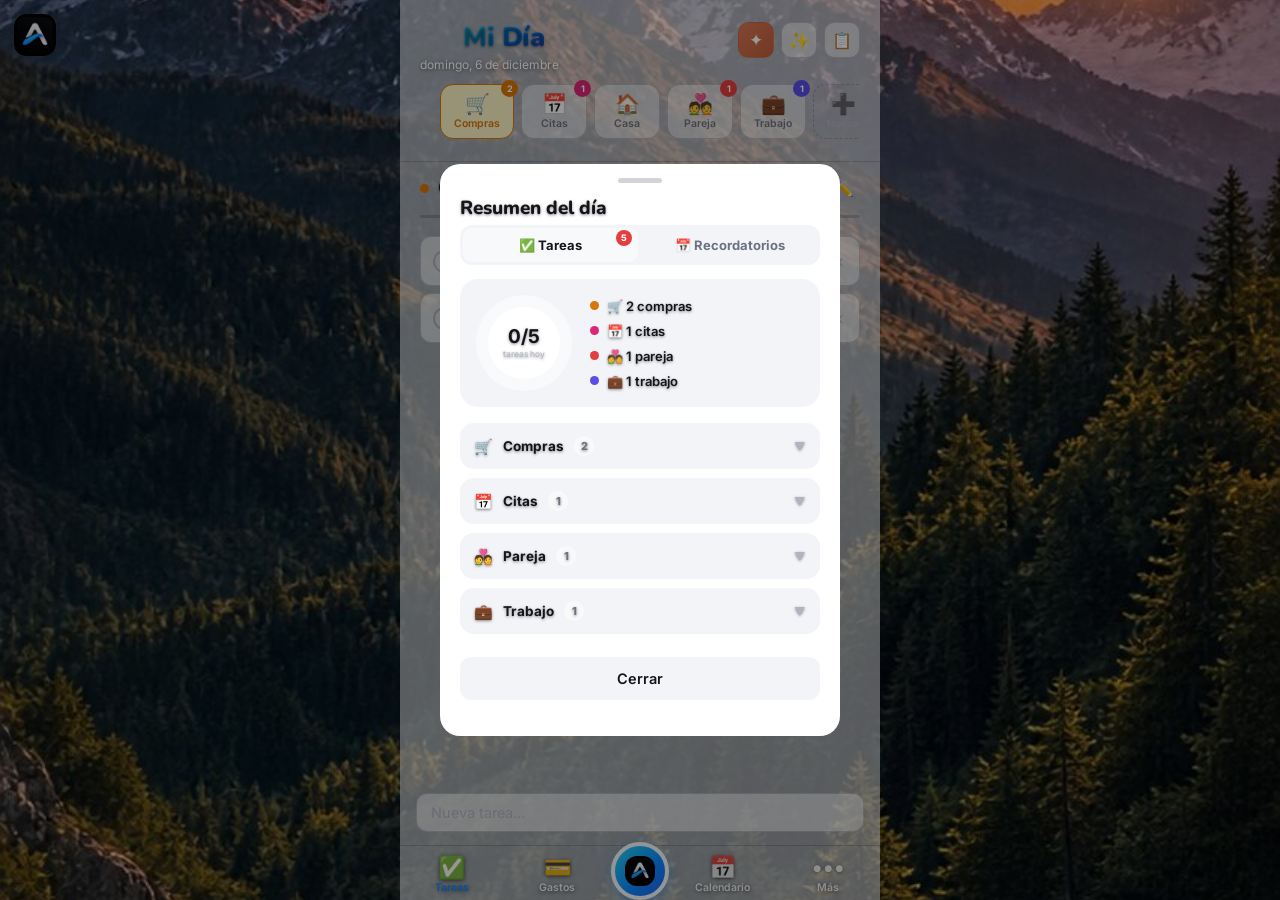
==== android/index-apk.html @ c6327e3f "android: manifest, build y HTML de la APK" ====
<!doctype html><html><head><meta charset=utf8><meta name=viewport content="width=device-width,initial-scale=1,viewport-fit=cover"><style>:root{color-scheme:light;box-sizing:border-box;padding-top:env(safe-area-inset-top,0px);padding-bottom:env(safe-area-inset-bottom,0px)}html{scroll-padding-top:env(safe-area-inset-top,0px)}body{margin:0;padding:0;font:14px -apple-system,BlinkMacSystemFont,sans-serif;background:#faf9f5;color:#141413}img{max-width:100%}[hidden]:not([hidden=until-found i]){display:none!important}</style></head><body>


<title>Mi Día</title><meta name="mobile-web-app-capable" content="yes"><meta name="apple-mobile-web-app-capable" content="yes"><meta name="apple-mobile-web-app-title" content="Mi Día"><meta name="theme-color" content="#0A0A0F"><link rel="icon" type="image/png" href="[data-uri]"><link rel="apple-touch-icon" href="[data-uri]"><link rel="stylesheet" href="https://fonts.googleapis.com/css2?family=Nunito:wght@700;800;900&family=Inter:wght@400;500;600&display=swap"><style>:root{--bg:#F4F6F9;--surface:rgba(255,255,255,.5);--surface-2:rgba(233,237,243,.58);--surface-solid:#FFFFFF;--surface-hdr:rgba(255,255,255,.45);--border:rgba(10,20,40,0.18);--text-1:#14151B;--text-2:#6B7280;--text-3:#AEB4C0;--accent:#0A84FF;--accent-2:#22D3EE;--accent-bg:#E6F2FF;--accent-grad:linear-gradient(135deg, var(--accent-2), var(--accent) 62%, #2762F2);--danger:#E53E3E;--success:#16A34A;--bg-tr:rgba(244,246,249,.6)}@media (prefers-color-scheme:dark){:root:not([data-theme=light]){--bg:#08080B;--surface:rgba(23,23,29,.5);--surface-2:rgba(32,32,39,.58);--surface-solid:#17171D;--surface-hdr:rgba(23,23,29,.45);--border:rgba(255,255,255,0.22);--text-1:#F3F4F8;--text-2:#D6D8E0;--text-3:#AAAEBB;--accent:#3B9EFF;--accent-2:#22D3EE;--accent-bg:#10233D;--accent-grad:linear-gradient(135deg, var(--accent-2), var(--accent) 62%, #3B6BF2);--bg-tr:rgba(8,8,11,.6)}}:root[data-theme=dark]{--bg:#08080B;--surface:rgba(23,23,29,.5);--surface-2:rgba(32,32,39,.58);--surface-solid:#17171D;--surface-hdr:rgba(23,23,29,.45);--border:rgba(255,255,255,0.22);--text-1:#F3F4F8;--text-2:#D6D8E0;--text-3:#AAAEBB;--accent:#3B9EFF;--accent-2:#22D3EE;--accent-bg:#10233D;--accent-grad:linear-gradient(135deg, var(--accent-2), var(--accent) 62%, #3B6BF2);--bg-tr:rgba(8,8,11,.6)}*,::after,::before{box-sizing:border-box;margin:0;padding:0}html{height:100%;background:#1a1f2b url([data-uri]) center center/cover no-repeat fixed}body{height:100%;background:var(--bg-tr)}body{font-family:Inter,-apple-system,sans-serif;color:var(--text-1);max-width:480px;margin:0 auto;height:100%;position:relative;overflow:hidden;text-shadow:0 1px 3px rgba(0,0,0,.45)}button{font-family:inherit;cursor:pointer;border:none;background:0 0}input,select,textarea{font-family:inherit}.hdr{position:fixed;top:0;left:50%;transform:translateX(-50%);width:100%;max-width:480px;z-index:30;background:transparent;border-bottom:1px solid var(--border);padding:20px 20px 10px;box-sizing:border-box}.hdr-top{display:flex;align-items:flex-start;justify-content:space-between}.app-title-row{display:flex;align-items:center;gap:9px}.app-logo{width:34px;height:34px;border-radius:9px;flex-shrink:0;display:block;filter:drop-shadow(0 2px 7px rgba(10,132,255,.4))}.app-name{font-family:Nunito,sans-serif;font-weight:900;font-size:27px;letter-spacing:-.5px;line-height:1;background:var(--accent-grad);-webkit-background-clip:text;background-clip:text;color:transparent}.date-lbl{font-size:12px;color:#fff;margin-top:3px;text-shadow:0 1px 4px rgba(0,0,0,.6)}.hdr-actions{display:flex;gap:7px;margin-top:2px}.hdr-btn{width:36px;height:36px;border-radius:10px;background:var(--surface);border:1px solid var(--border);display:flex;align-items:center;justify-content:center;font-size:16px;color:var(--text-2);transition:background .12s}.hdr-btn:hover{background:var(--surface-2)}.install-btn{padding:0 12px;width:auto;font-size:12px;font-weight:600;color:var(--accent);display:none}.bottom-nav{position:fixed;bottom:0;left:50%;transform:translateX(-50%);width:100%;max-width:480px;z-index:30;background:transparent;border-top:1px solid var(--border);display:flex;align-items:flex-end;justify-content:center;gap:2px;padding-bottom:env(safe-area-inset-bottom,12px)}.nav-btn{flex:1;display:flex;flex-direction:column;align-items:center;gap:3px;padding:10px 0 6px;font-size:10.5px;font-weight:600;color:rgba(255,255,255,.85);text-shadow:0 1px 4px rgba(0,0,0,.6);transition:color .12s}.nav-btn .nav-ico{font-size:22px;line-height:1}.nav-btn.active{color:var(--accent)}.nav-fab-btn{flex:0 0 auto;width:58px;height:58px;border-radius:50%;background:var(--accent-grad);margin-top:-26px;border:4px solid var(--bg);box-shadow:0 4px 14px rgba(10,132,255,.45);display:flex;align-items:center;justify-content:center;padding:0;touch-action:none;user-select:none;cursor:grab;color:#fff;font-size:26px;font-weight:800;transition:opacity .12s,transform .1s,box-shadow .25s}.nav-fab-btn img{width:30px;height:30px;display:block}.view{display:none}.view.active{display:block;position:fixed;top:var(--hdr-h,90px);bottom:var(--nav-h,58px);left:0;right:0;margin:0 auto;width:100%;max-width:480px;overflow-y:auto;-webkit-overflow-scrolling:touch;padding-bottom:20px}@keyframes slideInRight{from{opacity:0;transform:translateX(36px)}to{opacity:1;transform:translateX(0)}}@keyframes slideInLeft{from{opacity:0;transform:translateX(-36px)}to{opacity:1;transform:translateX(0)}}.view.slide-in-right{animation:slideInRight .22s cubic-bezier(.25,.46,.45,.94) both}.view.slide-in-left{animation:slideInLeft .22s cubic-bezier(.25,.46,.45,.94) both}.cat-scroll-wrap{display:none;padding-bottom:2px}.cat-nav{display:flex;gap:7px;padding:12px 20px 10px;overflow-x:auto;scrollbar-width:none}.cat-nav::-webkit-scrollbar{display:none}.cat-tab{display:flex;flex-direction:column;align-items:center;gap:3px;padding:9px 13px 8px;border-radius:13px;background:var(--surface-hdr);border:1.5px solid var(--border);transition:border-color .12s,background .12s;position:relative;min-width:66px;flex-shrink:0}.cat-tab .em{font-size:20px;line-height:1}.cat-tab .lbl{font-size:10.5px;font-weight:600;color:var(--text-2);white-space:nowrap}.cat-tab.active .lbl{color:var(--cc)}.cat-tab.active{border-color:var(--cc);background:var(--cl)}.cat-badge{position:absolute;top:-5px;right:-5px;background:var(--cc);color:#fff;font-size:9px;font-weight:700;border-radius:20px;min-width:17px;height:17px;display:flex;align-items:center;justify-content:center;padding:0 4px}.add-cat-btn{display:flex;flex-direction:column;align-items:center;gap:3px;padding:9px 13px 8px;border-radius:13px;background:0 0;border:1.5px dashed var(--border);min-width:56px;flex-shrink:0;color:var(--text-3);transition:border-color .12s,color .12s}.add-cat-btn:hover{border-color:var(--accent);color:var(--accent)}.add-cat-btn .em{font-size:20px;line-height:1}.add-cat-btn .lbl{font-size:10px;font-weight:600}.main{padding:16px 20px 0}.sec-head{display:flex;align-items:center;gap:9px;margin-bottom:14px;margin-top:0}.sec-dot{width:9px;height:9px;border-radius:50%;flex-shrink:0}.sec-title{font-family:Nunito,sans-serif;font-weight:800;font-size:19px;line-height:1}.sec-count{font-size:12px;color:var(--text-2);margin-left:auto}.sec-edit-btn{font-size:15px;padding:3px 6px;border-radius:7px;color:var(--text-3);transition:background .12s,color .12s;margin-left:6px}.sec-edit-btn:hover{background:var(--surface-2);color:var(--accent)}.prog-track{height:3px;border-radius:2px;background:var(--border);margin-bottom:18px;overflow:hidden}.prog-fill{height:100%;border-radius:2px;transition:width .3s ease}.task-list{display:flex;flex-direction:column;gap:7px}.task-item{display:flex;flex-direction:column;background:var(--surface);border-radius:11px;padding:12px;border:1px solid var(--border);transition:opacity .2s}.task-item.done{opacity:.48}.task-item-row{display:flex;align-items:center;gap:11px;width:100%}@keyframes slideIn{from{opacity:0;transform:translateY(-6px)}to{opacity:1;transform:translateY(0)}}.task-item.new-item{animation:slideIn .17s ease}.chk{width:23px;height:23px;border-radius:50%;border:2px solid var(--border);background:0 0;flex-shrink:0;display:flex;align-items:center;justify-content:center;transition:background .12s,border-color .12s;font-size:12px;color:transparent;padding:0}.chk.done-chk{color:#fff}.task-txt{flex:1;font-size:14.5px;line-height:1.45;color:var(--text-1);word-break:break-word}.task-item.done .task-txt{text-decoration:line-through;color:var(--text-3)}.del-btn{color:var(--text-3);font-size:20px;padding:0 2px;flex-shrink:0;transition:color .12s}.del-btn:hover{color:var(--danger)}.rec-btn{font-size:15px;padding:0 2px;flex-shrink:0;opacity:.35;transition:opacity .15s,color .15s;color:var(--text-2)}.rec-btn.active{opacity:1;color:var(--accent)}.sub-toggle{font-size:11px;font-weight:700;color:var(--text-3);padding:3px 7px;border-radius:7px;background:var(--surface-2);transition:background .12s,color .12s;flex-shrink:0;white-space:nowrap;line-height:1.4}.sub-toggle.has-subs{color:var(--accent);background:var(--accent-bg)}.sub-toggle:hover{color:var(--accent);background:var(--accent-bg)}.subtask-panel{margin-top:9px;padding-top:9px;border-top:1px solid var(--border);display:flex;flex-direction:column;gap:4px;padding-left:34px}.subtask-item{display:flex;align-items:center;gap:8px}.sub-chk{width:19px;height:19px;border-radius:50%;border:2px solid var(--border);background:0 0;flex-shrink:0;display:flex;align-items:center;justify-content:center;font-size:10px;color:transparent;padding:0;transition:background .12s,border-color .12s}.sub-chk.done{color:#fff}.sub-txt{flex:1;font-size:13.5px;color:var(--text-1);word-break:break-word}.sub-txt.done{text-decoration:line-through;color:var(--text-3)}.sub-del{color:var(--text-3);font-size:17px;padding:0 2px;flex-shrink:0;transition:color .12s}.sub-move{color:var(--text-3);font-size:14px;padding:0 3px;flex-shrink:0;transition:color .12s}.move-task-row{display:flex;align-items:center;gap:9px;padding:9px 10px;border-radius:9px;cursor:pointer;transition:background .12s;background:var(--surface-2);margin-bottom:6px}.move-task-row:hover{filter:brightness(1.15)}.move-task-row span:last-child{color:var(--text-1);font-size:13.5px}.move-dot{width:8px;height:8px;border-radius:50%;flex-shrink:0}.move-cat-hdr{font-size:12px;font-weight:800;text-transform:uppercase;letter-spacing:.03em;margin:12px 0 6px;padding:0 2px}.sub-del:hover{color:var(--danger)}.sub-add-row{display:flex;align-items:center;gap:6px;margin-top:5px}.sub-input{flex:1;border:1.5px solid var(--border);border-radius:9px;background:var(--surface-2);padding:7px 11px;font-size:13px;color:var(--text-1);outline:0;font-family:inherit;transition:border-color .12s}.sub-input:focus{border-color:var(--accent)}.sub-input::placeholder{color:var(--text-3)}.sub-add-btn{width:30px;height:30px;border-radius:9px;background:var(--accent-grad);color:#fff;font-size:18px;display:flex;align-items:center;justify-content:center;flex-shrink:0;transition:opacity .12s}.sub-add-btn:hover{opacity:.85}.rec-btn:hover{opacity:.8}.pri-btn{font-size:13px;padding:0 2px;flex-shrink:0;opacity:.28;transition:opacity .15s;min-width:18px;text-align:center}.pri-btn.has-pri{opacity:1}.pri-btn:hover{opacity:.75}.done-div{display:flex;align-items:center;gap:10px;margin:14px 0 8px}.done-div span{font-size:11px;font-weight:600;color:var(--text-3);text-transform:uppercase;letter-spacing:.06em;white-space:nowrap}.done-div::after,.done-div::before{content:'';flex:1;height:1px;background:var(--border)}.empty{text-align:center;padding:48px 16px;color:var(--text-3)}.empty .ico{font-size:40px;display:block;margin-bottom:10px}.empty .txt{font-size:14px;line-height:1.6}.add-bar{position:fixed;bottom:58px;left:50%;transform:translateX(-50%);width:100%;max-width:480px;padding:8px 16px 10px;background:transparent;display:flex;align-items:center;gap:8px;z-index:25}.add-input{flex:1;background:var(--surface);border:1.5px solid var(--border);border-radius:11px;padding:10px 14px;font-size:14.5px;color:var(--text-1);outline:0;transition:border-color .12s}.add-input::placeholder{color:var(--text-3)}.add-input:focus{border-color:var(--accent)}.add-btn{width:42px;height:42px;border-radius:12px;background:#25d366;color:#fff;box-shadow:0 0 0 3px rgba(10,132,255,.7),0 4px 14px rgba(10,132,255,.3);display:flex;align-items:center;justify-content:center;flex-shrink:0;padding:0;border:none;overflow:hidden;transition:opacity .12s,transform .1s,box-shadow .25s;animation:slideUpFab .35s cubic-bezier(.25,.46,.45,.94) both;cursor:grab;touch-action:none;user-select:none}.add-btn img{width:42px;height:42px;border-radius:10px;display:block;pointer-events:none}.add-btn.input-active{background:var(--accent-grad);font-size:28px;font-weight:700;overflow:hidden;cursor:pointer;touch-action:auto;box-shadow:none}.add-btn:hover{opacity:.88}.add-btn:active{transform:scale(.93)}@keyframes slideUpFab{from{opacity:0;transform:translateY(18px)}to{opacity:1;transform:translateY(0)}}#viewGastos{padding:0 0 80px}.gastos-hdr{display:none;padding:12px 20px 8px}.gasto-total-card{background:var(--accent-grad);border-radius:14px;box-shadow:inset 0 1px 0 rgba(255,255,255,.28),0 5px 15px rgba(10,132,255,.28);padding:14px 18px;margin-bottom:8px;display:flex;justify-content:space-between;align-items:center}.gasto-total-label{font-size:12.5px;color:rgba(255,255,255,.75);font-weight:500}.gasto-total-amount{font-family:Nunito,sans-serif;font-weight:900;font-size:27px;color:#fff;letter-spacing:-.5px}.gasto-date-label{font-size:12.5px;color:rgba(255,255,255,.7);margin-top:1px}.gasto-total-amtrow{display:flex;align-items:baseline;gap:9px;flex-wrap:wrap}.gasto-total-inc{font-size:14px;font-weight:700;color:#B9FFCB}.add-gasto-btn{display:block;width:max-content;margin:0 auto;align-items:center;justify-content:center;gap:7px;background:var(--accent-grad);border:none;border-radius:18px;padding:11px 24px;font-size:15.5px;font-weight:700;color:#fff;box-shadow:inset 0 1px 0 rgba(255,255,255,.25),0 2px 8px rgba(10,132,255,.3);transition:opacity .12s}.add-gasto-btn:hover{opacity:.88}.gasto-item.income .gasto-amount{color:#16A34A}.gasto-carousel-card{background:transparent;border:1px solid var(--border);border-radius:12px;padding:6px 4px;margin-bottom:6px;overflow:hidden}.gasto-carousel-days{display:flex;gap:6px;overflow-x:auto;scrollbar-width:none;padding:4px 10px;scroll-behavior:auto}.gasto-carousel-days::-webkit-scrollbar{display:none}.gasto-cday{flex:0 0 auto;min-width:40px;display:flex;flex-direction:column;align-items:center;gap:2px;padding:6px 6px;border-radius:10px;background:0 0;border:1px solid transparent;color:var(--text-2);transition:transform .15s,background .15s,color .15s,border-color .15s;transform:scale(1)}.gcd-wd{font-size:9.5px;font-weight:700;text-transform:capitalize}.gcd-num{font-size:15px;font-weight:800;font-family:Nunito,sans-serif;color:var(--text-1)}.gcd-mon{font-size:8px;font-weight:700;opacity:.7;text-transform:capitalize}.gcd-amt{font-size:7.5px;font-weight:700;color:var(--danger);line-height:1;margin-top:1px;white-space:nowrap}.gcd-amt.pos{color:#16A34A}.gasto-cday.is-today{border-color:var(--accent);transform:scale(1.06);z-index:1}.gasto-cday.selected{background:var(--accent-grad);color:#fff;border-color:transparent;box-shadow:inset 0 1px 0 rgba(255,255,255,.25),0 3px 10px rgba(10,132,255,.4);transform:scale(1.14);z-index:2}.gasto-cday.selected .gcd-num{color:#fff}.gasto-cday.selected .gcd-mon,.gasto-cday.selected .gcd-wd{color:#fff;opacity:.9}.gasto-cday.selected .gcd-amt{color:#fff;opacity:.95}.gasto-specific-card{background:transparent;border:1px solid var(--border);border-radius:11px;padding:5px 8px 5px 12px;margin-bottom:6px;display:flex;align-items:center;gap:8px}.gasto-specific-ico{font-size:14px;flex-shrink:0;opacity:.8}.gasto-specific-input{flex:1;min-width:0;border:none;background:0 0;color:var(--text-1);font-size:13px;font-weight:600;padding:6px 0;font-family:inherit}.gasto-specific-input:focus{outline:0}.gasto-specific-input::-webkit-calendar-picker-indicator{opacity:0;position:absolute;right:0;width:20px;height:100%;cursor:pointer}.gasto-specific-btn{flex:0 0 auto;background:var(--accent-grad);color:#fff;border:none;border-radius:8px;padding:7px 14px;font-size:12.5px;font-weight:700;box-shadow:inset 0 1px 0 rgba(255,255,255,.25),0 2px 6px rgba(10,132,255,.3);transition:opacity .12s}.gasto-specific-btn:hover{opacity:.88}.gastos-list{padding:12px 20px 0}.gasto-item{display:flex;align-items:center;gap:11px;background:rgba(229,62,62,.3);border-radius:11px;padding:12px 13px;border:1px solid rgba(229,62,62,.32);margin-bottom:7px}.gasto-item.income{background:rgba(22,163,74,.3);border-color:rgba(22,163,74,.35)}.gasto-cat-badge{width:36px;height:36px;border-radius:9px;display:flex;align-items:center;justify-content:center;font-size:18px;flex-shrink:0}.gasto-info{flex:1;min-width:0}.gasto-desc{font-size:14px;font-weight:500;white-space:nowrap;overflow:hidden;text-overflow:ellipsis}.gasto-cat-name{font-size:11px;color:var(--text-2);margin-top:1px}.gasto-amount{font-family:Nunito,sans-serif;font-weight:800;font-size:16px;white-space:nowrap}#viewCalendario{padding:0 16px 80px}.cal-nav{display:flex;align-items:center;justify-content:space-between;padding:14px 4px 10px}.cal-month-label{font-family:Nunito,sans-serif;font-weight:800;font-size:18px;text-transform:capitalize}.cal-arrow{width:34px;height:34px;border-radius:9px;background:var(--accent-grad);border:1px solid transparent;color:#fff;display:flex;align-items:center;justify-content:center;font-size:16px;font-weight:700;transition:transform .12s,box-shadow .12s;box-shadow:inset 0 1px 0 rgba(255,255,255,.25),0 2px 8px rgba(10,132,255,.35)}.cal-arrow:hover{transform:translateY(-1px);box-shadow:inset 0 1px 0 rgba(255,255,255,.3),0 3px 10px rgba(10,132,255,.45)}.cal-arrow:active{transform:translateY(0);box-shadow:inset 0 1px 0 rgba(255,255,255,.2),0 1px 4px rgba(10,132,255,.3)}.cal-grid-head{display:grid;grid-template-columns:repeat(7,1fr);margin-bottom:4px}.cal-day-name{text-align:center;font-size:10.5px;font-weight:600;color:var(--text-3);padding:4px 0;text-transform:uppercase;letter-spacing:.04em}.cal-period-toggle{display:flex;gap:4px;padding:12px 16px 4px}.cpt-btn{flex:1;padding:8px;border-radius:10px;font-size:13.5px;font-weight:700;background:var(--surface-2);color:var(--text-2);transition:background .12s,color .12s}.cpt-btn.active{background:var(--accent-grad);color:#fff}.cal-summary-card{margin:8px 16px 4px;padding:14px 16px;background:var(--surface);border-radius:13px;border:1px solid var(--border);display:flex;justify-content:space-between;align-items:center}.cal-sum-label{font-size:12px;color:var(--text-2);margin-bottom:3px}.cal-sum-amount{font-family:Nunito,sans-serif;font-weight:900;font-size:24px;color:#8FB4E3}.cal-sum-count{font-size:11px;color:var(--text-3)}.cal-sum-breakdown{font-size:12px;color:var(--text-3);margin-top:2px}.cal-sum-breakdown .inc{color:#16A34A;font-weight:600}.cal-sum-breakdown .exp{color:var(--danger);font-weight:600}.cal-year-grid{display:grid;grid-template-columns:repeat(3,1fr);gap:8px;padding:4px 16px 16px}.cal-month-card{background:var(--surface);border-radius:11px;border:1px solid var(--border);padding:10px 8px;text-align:center;cursor:pointer;transition:background .12s,border-color .12s}.cal-month-card:hover{background:var(--surface-2)}.cal-month-card.has-exp{border-color:rgba(229,62,62,.3)}.cal-month-card.current-month{border-color:var(--accent)}.cal-month-name{font-size:11px;font-weight:600;color:var(--text-2);text-transform:capitalize;margin-bottom:4px}.cal-month-amt{font-family:Nunito,sans-serif;font-weight:800;font-size:13px;color:var(--danger)}.cal-month-amt.zero{color:var(--text-3);font-size:11px;font-weight:400}.cal-month-diff{font-family:Nunito,sans-serif;font-weight:800;font-size:15px}.cal-month-diff.pos{color:#16A34A}.cal-month-diff.neg{color:var(--danger)}.cal-month-breakdown{font-size:9.5px;color:var(--text-3);margin-top:2px;font-weight:500}.cal-grid{display:grid;grid-template-columns:repeat(7,1fr);gap:3px}.cal-day{min-height:44px;border-radius:9px;display:flex;flex-direction:column;align-items:center;justify-content:center;gap:1px;cursor:pointer;transition:background .12s;position:relative;background:0 0;padding:4px 1px}.cal-day:hover{background:var(--surface)}.cal-day-num{font-size:13px;font-weight:600;line-height:1;color:var(--text-1);width:26px;height:26px;border-radius:50%;display:flex;align-items:center;justify-content:center;border:1px solid var(--border)}.cal-day.other-month .cal-day-num{color:var(--text-3);border-color:transparent}.cal-day.today .cal-day-num{background:var(--accent-grad);color:#fff;border-color:transparent;box-shadow:0 2px 8px rgba(10,132,255,.35)}.cal-day.selected{background:var(--accent-bg)}.cal-day-amt{font-size:8.5px;font-weight:700;color:var(--danger);line-height:1;white-space:nowrap}.cal-day.in-range{background:var(--accent-bg)}.cal-day.range-endpoint .cal-day-num{background:var(--accent-grad);color:#fff;border-color:transparent;box-shadow:0 2px 8px rgba(10,132,255,.35)}.cal-day.range-pick-mode{cursor:grab;touch-action:none}.cal-day-detail{background:var(--surface);border-radius:14px;padding:14px 16px;margin-top:10px;border:1px solid var(--border)}.cal-detail-title{font-family:Nunito,sans-serif;font-weight:800;font-size:16px;margin-bottom:10px}.cal-detail-total{font-size:13px;color:var(--text-2);margin-bottom:10px}.cal-gasto-row{display:flex;align-items:center;gap:10px;padding:7px 0;border-bottom:1px solid var(--border)}.cal-gasto-row:last-child{border-bottom:none}.cal-gasto-ico{font-size:17px;flex-shrink:0}.cal-gasto-desc{flex:1;font-size:13.5px;overflow:hidden;text-overflow:ellipsis;white-space:nowrap}.cal-gasto-amt{font-size:13.5px;font-weight:600;white-space:nowrap}.voice-fab{position:fixed;top:14px;left:14px;transform:none;width:42px;height:42px;border-radius:12px;background:0 0;box-shadow:none;display:flex;align-items:center;justify-content:center;font-size:22px;z-index:35;touch-action:none;cursor:grab;user-select:none;will-change:transform;padding:0;border:none;overflow:hidden;transition:border-radius .25s ease,box-shadow .25s ease}.fab-logo-img{width:42px;height:42px;border-radius:12px;display:block;pointer-events:none;transition:border-radius .25s ease,width .25s ease,height .25s ease}.voice-fab:active{cursor:grabbing}.voice-fab.fab-active{border-radius:50%;overflow:hidden;box-shadow:0 0 0 3px rgba(10,132,255,.9),0 0 22px rgba(10,132,255,.55)}.voice-fab.fab-active .fab-logo-img{border-radius:50%;width:42px;height:42px}.voice-fab.listening{animation:fabPulse 1s ease-in-out infinite}@keyframes fabPulse{0%,100%{box-shadow:0 0 0 0 rgba(10,132,255,.5)}50%{box-shadow:0 0 0 14px rgba(10,132,255,0)}}.voice-cancel-btn{position:fixed;bottom:130px;left:50%;transform:translateX(-50%);background:rgba(229,62,62,.92);color:#fff;border-radius:24px;padding:11px 28px;font-size:15px;font-weight:700;box-shadow:0 4px 18px rgba(229,62,62,.4);z-index:36;display:none;backdrop-filter:blur(6px);animation:fadeInUp .2s ease}@keyframes fadeInUp{from{opacity:0;transform:translateX(-50%) translateY(10px)}to{opacity:1;transform:translateX(-50%) translateY(0)}}@keyframes fabDockedVibe{0%,100%{transform:translateX(-50%) scale(2.4)}20%{transform:translateX(-50%) scale(2.44) translate(.8px,-.6px)}40%{transform:translateX(-50%) scale(2.37) translate(-.6px,.8px)}60%{transform:translateX(-50%) scale(2.43) translate(.4px,.7px)}80%{transform:translateX(-50%) scale(2.38) translate(-.7px,-.4px)}}#voiceTrailCanvas{position:fixed;inset:0;z-index:34;pointer-events:none;display:none}.overlay{position:fixed;inset:0;background:rgba(0,0,0,.4);z-index:50;display:flex;align-items:flex-end;justify-content:center}.overlay[hidden]{display:none}.sheet{background:var(--surface-solid);border-radius:22px 22px 0 0;padding:20px 20px 36px;width:100%;max-width:480px;animation:sheetUp .2s ease;max-height:90vh;overflow-y:auto}@media(min-width:481px){.overlay{align-items:center}.sheet{border-radius:20px;max-width:400px}}@keyframes sheetUp{from{transform:translateY(30px);opacity:0}to{transform:translateY(0);opacity:1}}.sheet-title{font-family:Nunito,sans-serif;font-weight:800;font-size:19px;margin-bottom:5px}.sheet-sub{font-size:13px;color:var(--text-2);margin-bottom:18px;line-height:1.5}.field-label{font-size:12.5px;font-weight:600;color:var(--text-2);margin-bottom:5px;text-transform:uppercase;letter-spacing:.04em}.field-input{width:100%;background:var(--surface-2);border:1.5px solid var(--border);border-radius:10px;padding:10px 13px;font-size:14.5px;color:var(--text-1);outline:0;transition:border-color .12s;margin-bottom:14px}.field-input:focus{border-color:var(--accent)}.field-input::placeholder{color:var(--text-3)}.field-row{display:flex;gap:10px;margin-bottom:14px}.field-row .field-input{margin-bottom:0}.sheet-btn{display:block;width:100%;padding:13px;border-radius:11px;font-size:14.5px;font-weight:600;text-align:center;transition:opacity .12s;margin-top:8px}.sheet-btn:hover{opacity:.85}.sheet-btn.primary{background:var(--accent-grad);color:#fff;box-shadow:inset 0 1px 0 rgba(255,255,255,.28),0 4px 14px rgba(10,132,255,.3)}.sheet-btn.secondary{background:var(--surface-2);color:var(--text-1)}.sheet-btn.danger{background:#fee2e2;color:var(--danger)}.emoji-grid{display:grid;grid-template-columns:repeat(8,1fr);gap:4px;margin-bottom:14px}.emoji-opt{width:100%;aspect-ratio:1;border-radius:8px;font-size:20px;display:flex;align-items:center;justify-content:center;transition:background .1s}.emoji-opt:hover{background:var(--surface-2)}.emoji-opt.selected{background:var(--accent-bg);outline:2px solid var(--accent)}.cat-picker{display:flex;gap:7px;overflow-x:auto;margin-bottom:14px;padding-bottom:2px;scrollbar-width:none}.cat-picker::-webkit-scrollbar{display:none}.cat-pick-opt{display:flex;flex-direction:column;align-items:center;gap:3px;padding:8px 12px;border-radius:11px;background:var(--surface-2);border:1.5px solid transparent;min-width:60px;flex-shrink:0;cursor:pointer;transition:border-color .12s,background .12s}.cat-pick-opt .em{font-size:20px}.cat-pick-opt .nm{font-size:10px;font-weight:600;color:var(--text-2);white-space:nowrap}.cat-pick-opt.selected{border-color:var(--accent);background:var(--accent-bg)}.cat-pick-opt.selected .nm{color:var(--accent)}.sum-scroll{max-height:55vh;overflow-y:auto;margin-bottom:14px}.sum-ring-card{display:flex;align-items:center;gap:18px;background:var(--surface-2);border-radius:18px;padding:16px;margin-bottom:16px}.sum-ring{width:96px;height:96px;border-radius:50%;flex-shrink:0;display:flex;align-items:center;justify-content:center;background:conic-gradient(#22c55e calc(var(--pct)*1%),var(--surface) 0)}.sum-ring{cursor:pointer}.sum-ring-inner{width:72px;height:72px;border-radius:50%;background:var(--surface-solid);display:flex;flex-direction:column;align-items:center;justify-content:center}.sum-ring-inner b{font-size:19px;color:var(--text-1);line-height:1.1}.sum-ring-inner span{font-size:8.5px;color:var(--text-3);margin-top:2px;text-align:center}.sum-ring-legend{display:flex;flex-direction:column;gap:9px;flex:1;min-width:0}.sum-ring-legend-row{display:flex;align-items:center;gap:8px;font-size:13px;color:var(--text-1);font-weight:600}.sum-ring-legend-row{cursor:pointer}.sum-ring-dot{width:9px;height:9px;border-radius:50%;flex-shrink:0}.sum-urgent-card{background:rgba(220,38,38,.1);border:1px solid rgba(220,38,38,.28);border-radius:16px;padding:0 14px;margin-bottom:14px}.sum-urgent-hdr{display:flex;align-items:center;gap:8px;padding:13px 0;font-weight:800;font-size:13.5px;color:#f87171;text-transform:uppercase;letter-spacing:.03em}.sum-urgent-hdr .cnt{margin-left:auto;background:#dc2626;color:#fff;font-size:11px;font-weight:800;border-radius:20px;min-width:20px;height:20px;line-height:20px;text-align:center;padding:0 6px}.sum-urgent-hdr{cursor:pointer}.sum-urgent-hdr .chev{font-size:11px;color:#f87171;transition:transform .2s}.sum-urgent-hdr .chev.closed{transform:rotate(-90deg)}.sum-done-card{background:rgba(34,197,94,.1);border:1px solid rgba(34,197,94,.28);border-radius:16px;padding:0 14px;margin-bottom:14px}.sum-done-hdr{display:flex;align-items:center;gap:8px;padding:13px 0;font-weight:800;font-size:13.5px;color:#4ade80;text-transform:uppercase;letter-spacing:.03em}.sum-done-hdr .cnt{margin-left:auto;background:#16a34a;color:#fff;font-size:11px;font-weight:800;border-radius:20px;min-width:20px;height:20px;line-height:20px;text-align:center;padding:0 6px}.sum-done-card .sum-task{border-bottom:1px solid rgba(34,197,94,.18)}.sum-done-card .sum-task:last-child{border-bottom:none}.sum-urgent-card .sum-task{border-bottom:1px solid rgba(220,38,38,.18)}.sum-urgent-card .sum-task:last-child{border-bottom:none}.sum-acc{margin-bottom:9px;border-radius:14px;overflow:hidden}.sum-acc-hdr{display:flex;align-items:center;gap:10px;padding:13px 14px;background:var(--surface-2);cursor:pointer;font-weight:700;font-size:13.5px;color:var(--text-1)}.sum-acc-hdr .emo{font-size:15px}.sum-acc-hdr .cnt{background:var(--surface);color:var(--text-2);font-size:11px;font-weight:800;border-radius:20px;min-width:20px;height:20px;line-height:20px;text-align:center;padding:0 6px}.sum-acc-hdr .chev{margin-left:auto;font-size:11px;color:var(--text-3);transition:transform .2s}.sum-acc-hdr.open{color:#fff;text-transform:uppercase;letter-spacing:.03em}.sum-acc-hdr.open .cnt{background:rgba(255,255,255,.25);color:#fff}.sum-acc-hdr.open .chev{transform:rotate(180deg);color:#fff}.sum-acc-body{padding:2px 2px 6px}.sum-cat{margin-bottom:24px}.sum-cat-hdr{display:flex;align-items:center;gap:7px;font-size:11px;font-weight:600;text-transform:uppercase;letter-spacing:.07em;color:var(--text-2);margin-bottom:8px}.sum-task{font-size:14px;color:var(--text-1);padding:11px 0;border-bottom:1px solid var(--border);display:flex;align-items:center;gap:8px}.sum-task.sum-done{opacity:.5}.sum-task.sum-done .sum-task-txt{text-decoration:line-through}.sum-chk{width:21px;height:21px;border-radius:50%;border:2px solid var(--border);background:0 0;flex-shrink:0;display:flex;align-items:center;justify-content:center;transition:background .12s,border-color .12s;font-size:11px;color:#fff;padding:0}.all-done{text-align:center;padding:28px 0;font-size:15px;color:var(--text-2)}.all-done .big{font-size:36px;display:block;margin-bottom:8px}.task-notes-hint{font-size:11px;color:var(--text-3);margin-top:2px;white-space:nowrap;overflow:hidden;text-overflow:ellipsis}.task-txt-wrap{flex:1;min-width:0;cursor:pointer}.task-txt-wrap:hover .task-txt{color:var(--accent)}.task-due{display:inline-block;font-size:10px;font-weight:600;padding:1px 6px;border-radius:8px;margin-left:5px;vertical-align:middle;background:rgba(37,99,235,.12);color:#2563eb}.task-due.overdue{background:rgba(220,38,38,.12);color:#dc2626}.task-due.soon{background:rgba(217,119,6,.12);color:#d97706}.cal-day-dots{display:flex;justify-content:center;align-items:center;gap:3px;margin-top:2px;min-height:6px}.cal-dot{width:5px;height:5px;border-radius:50%;flex-shrink:0}.cal-dot.evt{background:#2563eb}.cal-dot.due{background:#059669}.cal-dot.exp{background:#d97706}.cal-emoji-dot{font-size:9px;line-height:1;flex-shrink:0}.cal-section-hdr{font-size:11px;font-weight:700;text-transform:uppercase;letter-spacing:.06em;color:var(--text-2);margin:14px 0 6px}.cal-section-hdr:first-child{margin-top:0}.cal-event-row{display:flex;align-items:center;gap:10px;padding:9px 0;border-bottom:1px solid var(--border);font-size:14px;color:var(--text-1)}.cal-event-dot{width:8px;height:8px;border-radius:50%;flex-shrink:0}.cal-event-delete{background:0 0;border:none;color:var(--text-3);font-size:16px;margin-left:auto;cursor:pointer;padding:0 2px}.toast{position:fixed;bottom:80px;left:50%;transform:translateX(-50%) translateY(4px);background:var(--text-1);color:var(--bg);padding:9px 18px;border-radius:20px;font-size:13px;font-weight:600;z-index:100;pointer-events:none;opacity:0;transition:opacity .18s,transform .18s;white-space:nowrap}.toast.show{opacity:1;transform:translateX(-50%) translateY(0)}@media(prefers-reduced-motion:reduce){*,::after,::before{animation:none!important;transition:none!important}}.mas-hub-title{font-size:26px;font-weight:900;color:var(--text-1);margin-bottom:4px}.mas-hub-sub{font-size:13px;color:var(--text-2);margin-bottom:18px}.mas-card{display:flex;align-items:center;gap:14px;background:var(--surface-2);border:1px solid var(--border);border-radius:16px;padding:14px 16px;margin-bottom:10px;cursor:pointer}.mas-ico{width:44px;height:44px;border-radius:14px;display:flex;align-items:center;justify-content:center;font-size:20px;flex-shrink:0}.mas-card-body{flex:1;min-width:0}.mas-card-title{font-size:14.5px;font-weight:700;color:var(--text-1)}.mas-card-sub{font-size:12px;color:var(--text-2);margin-top:2px}.mas-card-arrow{color:var(--text-3);font-size:18px}.mas-sub-hdr{display:flex;align-items:center;gap:12px;margin-bottom:18px}.mas-back-btn{width:34px;height:34px;border-radius:10px;background:var(--surface-2);border:none;display:flex;align-items:center;justify-content:center;color:var(--text-1);font-size:16px;cursor:pointer;flex-shrink:0}.mas-sub-title{font-size:19px;font-weight:800;color:var(--text-1)}.mas-sub-sub{font-size:12px;color:var(--text-2);margin-top:1px}.mas-stat-row{display:flex;gap:10px;margin-bottom:14px}.mas-stat-card{flex:1;background:var(--surface-2);border-radius:14px;padding:12px;text-align:center}.mas-stat-num{font-size:19px;font-weight:800;color:var(--text-1);line-height:1.3}.mas-stat-lbl{font-size:10.5px;color:var(--text-2);margin-top:3px;line-height:1.4}.mas-stat-card.pos .mas-stat-num{color:var(--success)}.mas-stat-card.neg .mas-stat-num{color:var(--danger)}.mas-filter-row{display:flex;gap:6px;background:var(--surface-2);border-radius:12px;padding:3px;margin-bottom:16px}.mas-filter-btn{flex:1;padding:8px 0;border:none;border-radius:9px;font-size:12.5px;font-weight:700;background:transparent;color:var(--text-2);cursor:pointer}.mas-filter-btn.active{background:var(--accent);color:#fff}.mas-group-lbl{font-size:11px;font-weight:700;text-transform:uppercase;letter-spacing:.06em;color:var(--text-3);margin:16px 0 8px}.mas-hist-item{display:flex;align-items:center;gap:10px;padding:10px 0;border-bottom:1px solid var(--border)}.mas-hist-item:last-child{border-bottom:none}.mas-hist-chk{width:22px;height:22px;border-radius:50%;background:var(--success);color:#fff;display:flex;align-items:center;justify-content:center;font-size:11px;flex-shrink:0}.mas-hist-txt{flex:1;min-width:0;font-size:13.5px;color:var(--text-1)}.mas-hist-cat{font-size:11px;color:var(--text-3);margin-top:1px}.mas-chart{display:flex;align-items:flex-end;gap:8px;height:110px;padding:10px 4px 0}.mas-chart-col{flex:1;display:flex;flex-direction:column;align-items:center;gap:6px;height:100%;justify-content:flex-end}.mas-chart-bars{display:flex;gap:3px;align-items:flex-end;height:100%}.mas-bar{width:8px;border-radius:3px 3px 0 0;min-height:2px}.mas-chart-lbl{font-size:9px;color:var(--text-3)}.mas-catbar-row{margin-bottom:12px}.mas-catbar-top{display:flex;justify-content:space-between;font-size:12.5px;color:var(--text-1);margin-bottom:5px}.mas-catbar-track{height:7px;border-radius:4px;background:var(--surface-2);overflow:hidden}.mas-catbar-fill{height:100%;border-radius:4px}.mas-toggle-row{display:flex;align-items:center;gap:12px;background:var(--surface-2);border-radius:14px;padding:13px 14px;margin-bottom:9px}.mas-toggle-ico{width:34px;height:34px;border-radius:10px;display:flex;align-items:center;justify-content:center;font-size:15px;flex-shrink:0;background:var(--surface)}.mas-toggle-body{flex:1;min-width:0}.mas-toggle-title{font-size:13.5px;font-weight:600;color:var(--text-1)}.mas-toggle-sub{font-size:11px;color:var(--text-2);margin-top:1px}.mas-switch{position:relative;width:44px;height:26px;border-radius:13px;background:var(--border);flex-shrink:0;cursor:pointer;transition:background .15s}.mas-switch.on{background:var(--accent)}.mas-switch-knob{position:absolute;top:3px;left:3px;width:20px;height:20px;border-radius:50%;background:#fff;transition:transform .15s}.mas-switch.on .mas-switch-knob{transform:translateX(18px)}.mas-theme-row{display:flex;gap:8px;margin-bottom:18px}.mas-theme-opt{flex:1;background:var(--surface-2);border:2px solid transparent;border-radius:14px;padding:14px 0;text-align:center;cursor:pointer}.mas-theme-opt.active{border-color:var(--accent);background:var(--accent-bg)}.mas-theme-opt .ico{font-size:20px;margin-bottom:4px}.mas-theme-opt .lbl{font-size:11.5px;font-weight:700;color:var(--text-1)}.mas-bg-preview{width:100%;height:120px;border-radius:16px;background-size:cover;background-position:center;background-color:var(--surface-2);margin-bottom:10px;border:1px solid var(--border)}.mas-upload-btn{width:100%;padding:13px 0;border-radius:14px;border:none;background:var(--accent-grad);color:#fff;font-weight:700;font-size:13.5px;cursor:pointer}.mas-data-card{background:var(--surface-2);border-radius:16px;padding:16px;margin-bottom:12px}.mas-data-ico{width:46px;height:46px;border-radius:14px;background:rgba(107,114,128,.18);color:#9CA3AF;display:flex;align-items:center;justify-content:center;font-size:20px;margin-bottom:10px}.mas-data-title{font-size:14px;font-weight:700;color:var(--text-1);margin-bottom:2px}.mas-data-sub{font-size:12px;color:var(--text-2);margin-bottom:12px}.mas-data-btn{width:100%;padding:12px 0;border-radius:12px;border:none;background:var(--accent);color:#fff;font-weight:700;font-size:13px;cursor:pointer}.mas-info-row{display:flex;justify-content:space-between;padding:10px 0;border-bottom:1px solid var(--border);font-size:12.5px;color:var(--text-2)}.mas-info-row b{color:var(--text-1)}.mas-warn-box{background:rgba(217,119,6,.1);border:1px solid rgba(217,119,6,.3);border-radius:12px;padding:11px 13px;font-size:11.5px;color:#d97706;margin-top:4px;line-height:1.5}</style><header class="hdr"><div class="hdr-top"><div><div class="app-title-row"><div id="fabPlaceholder" style="width:34px;height:34px;flex-shrink:0;border-radius:50%;pointer-events:none"></div><div class="app-name">Mi Día</div></div><div class="date-lbl" id="dateLbl"></div></div><div class="hdr-actions"><button class="hdr-btn install-btn" id="installBtn">📲 Instalar</button> <button class="hdr-btn" id="aiCmdBtn" title="Asistente" style="color:var(--accent);font-size:18px">✨</button> <button class="hdr-btn" id="summaryBtn" title="Resumen">📋</button></div></div><div class="cat-scroll-wrap"><nav class="cat-nav" id="catNav" role="tablist"></nav></div><div class="gastos-hdr"><div class="gasto-total-card"><div><div class="gasto-total-label">Gasto de hoy</div><div class="gasto-total-amtrow"><div class="gasto-total-amount" id="totalHoy">0,00 €</div><div class="gasto-total-inc" id="totalHoyInc" style="display:none"></div></div><div class="gasto-date-label" id="gastosDateLbl"></div></div><span style="font-size:36px">💳</span></div><div class="gasto-carousel-card"><div class="gasto-carousel-days" id="gastosCarouselDays"></div></div><div class="gasto-specific-card"><span class="gasto-specific-ico">📅</span> <input class="gasto-specific-input" id="gastoSpecificDate" type="date"> <button class="gasto-specific-btn" id="gastoSpecificBtn">Ver</button></div><button class="add-gasto-btn" id="addMovBtn"><span>+</span> Añadir</button></div></header><div id="viewTareas" class="view active"><div class="main" id="tareasMain"></div></div><canvas id="voiceTrailCanvas"></canvas><button class="voice-fab" id="voiceFab" title="Asistente mágico por voz"><img class="fab-logo-img" src="[data-uri]" alt=""></button> <button class="voice-cancel-btn" id="voiceCancelBtn">✕ Cancelar</button><div class="add-bar"><input class="add-input" id="taskInput" type="text" placeholder="Nueva tarea…" maxlength="200" autocomplete="off"></div><div id="viewGastos" class="view"><div class="gastos-list" id="gastosList"></div></div><div class="overlay" id="movTypeOverlay" hidden><div class="sheet" style="max-width:320px;text-align:center;padding:20px"><div class="sheet-title" style="margin-bottom:14px">¿Qué quieres añadir?</div><div style="display:flex;flex-direction:column;gap:10px"><button id="movTypeGastoBtn" style="padding:14px;border:1.5px solid var(--border);border-radius:12px;background:var(--surface);color:var(--text-1);font-size:15px;font-weight:700;cursor:pointer">💳 Gasto</button><button id="movTypeIngresoBtn" style="padding:14px;border:1.5px solid rgba(22,163,74,.35);border-radius:12px;background:var(--surface);color:#16A34A;font-size:15px;font-weight:700;cursor:pointer">💰 Ingreso</button><button id="movTypeCancelBtn" style="padding:10px;border:none;background:0 0;color:var(--text-2);font-size:13.5px;cursor:pointer;margin-top:2px">Cancelar</button></div></div></div><div id="viewCalendario" class="view"><div class="cal-period-toggle"><button class="cpt-btn active" data-period="mes">Mes</button> <button class="cpt-btn" data-period="año">Año</button></div><div class="cal-summary-card" id="calSummaryCard"></div><div id="calMonthView"><div class="cal-nav"><button class="cal-arrow" id="calPrev">‹</button><div class="cal-month-label" id="calMonthLabel"></div><button class="cal-arrow" id="calNext">›</button></div><div class="cal-grid-head" id="calDayNames"></div><div class="cal-grid" id="calGrid"></div><div class="cal-day-detail" id="calDetail" hidden></div></div><div id="calYearView" hidden><div class="cal-nav"><button class="cal-arrow" id="calYearPrev">‹</button><div class="cal-month-label" id="calYearLabel"></div><button class="cal-arrow" id="calYearNext">›</button></div><div class="cal-year-grid" id="calYearGrid"></div></div></div><div id="calRangeBar" hidden style="position:fixed;left:0;right:0;bottom:0;z-index:60;background:var(--surface-1);border-top:1.5px solid var(--border);box-shadow:0 -4px 16px rgba(0,0,0,.12);padding:12px 16px calc(12px + env(safe-area-inset-bottom))"><div id="calRangeBarText" style="font-size:13.5px;font-weight:600;margin-bottom:10px;text-align:center">Toca y arrastra por los días del calendario</div><div style="display:flex;gap:8px"><button type="button" id="calRangeCancelBtn" class="sheet-btn secondary" style="margin:0;flex:1">Cancelar</button> <button type="button" id="calRangeOkBtn" class="sheet-btn primary" style="margin:0;flex:1" disabled="disabled">Confirmar</button></div></div><div id="viewMas" class="view"><div id="masBody" style="padding:20px 20px 30px"></div></div><nav class="bottom-nav"><button class="nav-btn active" data-tab="tareas"><span class="nav-ico">✅</span>Tareas</button> <button class="nav-btn" data-tab="gastos"><span class="nav-ico">💳</span>Gastos</button> <button class="nav-fab-btn" id="navFabBtn" title="Crear con el asistente"></button> <button class="nav-btn" data-tab="calendario"><span class="nav-ico">📅</span>Calendario</button> <button class="nav-btn" data-tab="mas"><span class="nav-ico">•••</span>Más</button></nav><div class="overlay" id="daySummaryOverlay" hidden><div class="sheet" style="position:relative"><button id="daySummaryClose" style="position:absolute;top:14px;right:14px;width:28px;height:28px;border-radius:50%;background:var(--surface-2);border:none;color:var(--text-2);font-size:14px;display:flex;align-items:center;justify-content:center;cursor:pointer;flex-shrink:0">✕</button><div class="sheet-title" style="padding-right:36px">📋 Resumen de hoy</div><div id="daySummaryBody" style="font-size:13.5px;max-height:55vh;overflow-y:auto;margin-top:10px"></div><button class="sheet-btn secondary" id="daySummaryCloseBtn">Cerrar</button></div></div><div class="overlay" id="deleteConfirmOverlay" hidden><div class="sheet" style="max-width:320px;text-align:center;padding:28px 20px 20px"><div style="font-size:36px;margin-bottom:10px">🗑️</div><div style="font-size:16px;font-weight:700;color:var(--text-1);margin-bottom:6px">¿Eliminar tarea?</div><div id="deleteConfirmTaskName" style="font-size:13px;color:var(--text-2);margin-bottom:20px;line-height:1.4"></div><div style="display:flex;gap:10px"><button id="deleteConfirmCancel" style="flex:1;padding:12px 0;border:none;border-radius:12px;background:var(--surface-2);color:var(--text-1);font-size:14px;font-weight:600;cursor:pointer">Cancelar</button> <button id="deleteConfirmOk" style="flex:1;padding:12px 0;border:none;border-radius:12px;background:#e53e3e;color:#fff;font-size:14px;font-weight:700;cursor:pointer">Eliminar</button></div></div></div><div class="overlay" id="gastoOverlay" hidden><div class="sheet"><div class="sheet-title">Nuevo gasto</div><div class="field-label">Categoría</div><div class="cat-picker" id="gastoCatPicker"></div><div class="field-row"><div style="flex:0 0 110px"><div class="field-label">Importe (€)</div><input class="field-input" id="gastoAmount" type="number" step="0.01" min="0" placeholder="0,00"></div><div style="flex:1"><div class="field-label">Descripción</div><input class="field-input" id="gastoDesc" type="text" placeholder="¿En qué?" maxlength="100"></div></div><div class="field-label">Fecha</div><input class="field-input" id="gastoDate" type="date"> <button class="sheet-btn primary" id="saveGastoBtn">Guardar gasto</button> <button class="sheet-btn secondary" id="cancelGastoBtn">Cancelar</button></div></div><div class="overlay" id="ingresoOverlay" hidden><div class="sheet"><div class="sheet-title">Nuevo ingreso</div><div class="field-label">Tipo</div><div class="cat-picker" id="ingresoCatPicker"></div><div class="field-row"><div style="flex:0 0 110px"><div class="field-label">Importe (€)</div><input class="field-input" id="ingresoAmount" type="number" step="0.01" min="0" placeholder="0,00"></div><div style="flex:1"><div class="field-label">Descripción</div><input class="field-input" id="ingresoDesc" type="text" placeholder="¿De qué?" maxlength="100"></div></div><div class="field-label">Fecha</div><input class="field-input" id="ingresoDate" type="date"> <button class="sheet-btn primary" id="saveIngresoBtn">Guardar ingreso</button> <button class="sheet-btn secondary" id="cancelIngresoBtn">Cancelar</button></div></div><div class="overlay" id="catOverlay" hidden><div class="sheet"><div class="sheet-title">Nueva sección</div><div class="field-label">Nombre</div><input class="field-input" id="newCatName" type="text" placeholder="p.ej. Deporte, Médico…" maxlength="20"><div class="field-label">Icono</div><div class="emoji-grid" id="emojiGrid"></div><button class="sheet-btn primary" id="saveCatBtn">Crear sección</button> <button class="sheet-btn secondary" id="cancelCatBtn">Cancelar</button></div></div><div class="overlay" id="sumOverlay" hidden><div class="sheet" id="sumSheet"><div id="sumDragHandleWrap" style="padding:4px 0 12px;margin-top:-10px;cursor:grab;touch-action:none"><div style="width:44px;height:5px;border-radius:3px;background:var(--border);margin:0 auto"></div></div><div class="sheet-title" style="margin-bottom:4px">Resumen del día</div><div style="display:flex;gap:4px;background:var(--surface-2);border-radius:12px;padding:3px;margin-bottom:14px"><button type="button" id="sumTabTareasBtn" style="flex:1;padding:9px 0;border:none;border-radius:9px;font-size:13px;font-weight:700;cursor:pointer;background:var(--surface);color:var(--text-1);position:relative">✅ Tareas<span id="sumBadgeTareas" style="display:none;position:absolute;top:2px;right:6px;background:#e53e3e;color:#fff;font-size:9px;font-weight:800;border-radius:20px;min-width:16px;height:16px;line-height:16px;text-align:center;padding:0 4px"></span></button> <button type="button" id="sumTabRemBtn" style="flex:1;padding:9px 0;border:none;border-radius:9px;font-size:13px;font-weight:700;cursor:pointer;background:0 0;color:var(--text-2);position:relative">📅 Recordatorios<span id="sumBadgeRem" style="display:none;position:absolute;top:2px;right:6px;background:#e53e3e;color:#fff;font-size:9px;font-weight:800;border-radius:20px;min-width:16px;height:16px;line-height:16px;text-align:center;padding:0 4px"></span></button></div><div id="sumTareasPane"><div class="sheet-sub" id="sumSubtitle"></div><div class="sum-scroll" id="sumBody"><div id="sumTasksList"></div></div></div><div id="sumRemPane" style="display:none"><div class="sum-scroll" id="sumRemScroll"><div class="sum-cat" id="sumRemindersSection" style="display:none"><div class="sum-cat-hdr"><span>📅</span> <span id="sumRemindersHdr" style="color:#7c3aed">Recordatorios</span></div><div id="sumRemindersList"></div></div></div><div style="border-top:1px solid var(--border);margin:4px 0 12px;padding-top:12px"><div style="font-size:12px;color:var(--text-2);margin-bottom:8px;font-weight:600">📅 Recordatorios en otro rango</div><div style="display:flex;align-items:center;gap:8px;margin-bottom:10px"><input class="field-input" id="sumRemRangeStart" type="date" style="flex:1;margin-bottom:0"> <span style="font-size:12px;color:var(--text-2);flex-shrink:0">hasta</span> <input class="field-input" id="sumRemRangeEnd" type="date" style="flex:1;margin-bottom:0"></div><button class="sheet-btn secondary" id="sumRemRangeBtn" style="margin:0">🔎 Ver en ese rango</button></div></div><button class="sheet-btn secondary" id="closeSumBtn">Cerrar</button></div></div><div class="overlay" id="taskDetailOverlay" hidden><div class="sheet"><div class="field-label">Título</div><input class="field-input" id="taskDetailTitle" type="text" maxlength="80" style="margin-bottom:14px;font-weight:700;font-size:16px"><div style="display:flex;gap:8px;margin-bottom:8px"><div style="flex:1"><div class="field-label">Fecha límite (opcional)</div><input class="field-input" id="taskDetailDue" type="date" style="margin-bottom:0"></div><div style="flex:1"><div class="field-label">Hora límite (opcional)</div><input class="field-input" id="taskDetailDueTime" type="time" style="margin-bottom:0"></div></div><button type="button" id="clearTaskDueBtn" style="display:flex;align-items:center;justify-content:center;gap:6px;width:100%;padding:8px 0;background:0 0;border:none;color:var(--text-2);font-size:12.5px;font-weight:600;cursor:pointer;margin-bottom:14px">✕ Quitar fecha y hora límite</button> <label style="display:flex;align-items:center;gap:12px;padding:12px 14px;background:var(--surface-2);border-radius:11px;cursor:pointer;margin-bottom:14px;border:1.5px solid var(--border)" id="taskDetailCountdownLabel"><span style="flex:1"><span style="font-size:14px;font-weight:600;color:var(--text-1)">⏱️ Ver como contador en directo</span> <span style="display:block;font-size:11px;color:var(--text-3);margin-top:2px">Con hora límite puesta: muestra el tiempo restante corriendo en directo (días, horas, minutos y segundos)</span> </span><span id="taskDetailCountdownTrack" style="position:relative;width:42px;height:24px;border-radius:12px;background:var(--border);flex-shrink:0;transition:background .18s"><span id="taskDetailCountdownThumb" style="position:absolute;top:3px;left:3px;width:18px;height:18px;border-radius:50%;background:#fff;transition:transform .18s;box-shadow:0 1px 3px rgba(0,0,0,.25)"></span> </span><input type="checkbox" id="taskDetailCountdown" style="display:none"></label><div class="field-label">Notas</div><textarea class="field-input" id="taskDetailNotes" rows="4" placeholder="Escribe aquí más detalles de la tarea…" style="resize:none;height:100px;margin-bottom:4px"></textarea><div style="font-size:12px;color:var(--text-3);text-align:center;margin:4px 0 10px;line-height:1.5">🎤 Para dictar: usa el micrófono de tu teclado (Gboard)</div><button type="button" id="moveTaskBtn" style="display:flex;align-items:center;justify-content:center;gap:6px;width:100%;padding:10px 0;background:var(--surface-2);border:1.5px solid var(--border);border-radius:11px;color:var(--text-1);font-size:13.5px;font-weight:600;cursor:pointer;margin-bottom:10px">📂 Mover a otra sección</button><button class="sheet-btn primary" id="saveTaskDetailBtn">Guardar</button> <button class="sheet-btn secondary" id="closeTaskDetailBtn">Cancelar</button></div></div><div class="overlay" id="moveTaskOverlay" hidden><div class="sheet"><div class="sheet-title">Mover tarea a…</div><div id="moveTaskList" style="max-height:50vh;overflow-y:auto;margin-top:8px"></div><button class="sheet-btn secondary" id="moveTaskCancelBtn" style="margin-top:10px">Cancelar</button></div></div><div class="overlay" id="addEventOverlay" hidden><div class="sheet"><div class="sheet-title" id="addEventTitleLbl">📅 Nuevo recordatorio</div><div class="field-label">Título</div><input class="field-input" id="eventTitle" type="text" maxlength="80" placeholder="Reunión, cumpleaños…" style="margin-bottom:14px;font-weight:700"><div class="field-label">Fecha</div><input class="field-input" id="eventDate" type="date" style="margin-bottom:8px"><div id="eventRangeRow" style="display:flex;align-items:center;gap:8px;margin-bottom:8px"><span style="font-size:12px;color:var(--text-2);flex-shrink:0">hasta</span> <input class="field-input" id="eventEndDate" type="date" style="flex:1;margin-bottom:0"> <button type="button" id="clearEventRangeBtn" title="Quitar rango" style="width:32px;height:32px;flex-shrink:0;border-radius:8px;background:var(--surface-2);color:var(--text-2);font-size:14px">✕</button></div><button type="button" class="sheet-btn secondary" id="eventDragRangeBtn" style="margin-top:0;margin-bottom:14px;font-size:13px">🖐️ Elegir rango arrastrando en el calendario</button><div class="field-label">Hora (opcional)</div><input class="field-input" id="eventTime" type="time" style="margin-bottom:14px"> <label style="display:flex;align-items:center;gap:12px;padding:12px 14px;background:var(--surface-2);border-radius:11px;cursor:pointer;margin-bottom:14px;border:1.5px solid var(--border)" id="eventCountdownLabel"><span style="flex:1"><span style="font-size:14px;font-weight:600;color:var(--text-1)">⏱️ Ver como contador en directo</span> <span style="display:block;font-size:11px;color:var(--text-3);margin-top:2px">Con hora puesta: muestra el tiempo restante corriendo en directo</span> </span><span id="eventCountdownTrack" style="position:relative;width:42px;height:24px;border-radius:12px;background:var(--border);flex-shrink:0;transition:background .18s"><span id="eventCountdownThumb" style="position:absolute;top:3px;left:3px;width:18px;height:18px;border-radius:50%;background:#fff;transition:transform .18s;box-shadow:0 1px 3px rgba(0,0,0,.25)"></span> </span><input type="checkbox" id="eventCountdown" style="display:none"></label> <label style="display:flex;align-items:center;gap:12px;padding:12px 14px;background:var(--surface-2);border-radius:11px;cursor:pointer;margin-bottom:14px;border:1.5px solid var(--border)" id="eventRecurringLabel"><span style="flex:1"><span style="font-size:14px;font-weight:600;color:var(--text-1)">🔁 Se repite cada año</span> <span style="display:block;font-size:11px;color:var(--text-3);margin-top:2px">Cumpleaños, aniversarios, festivos…</span> </span><span id="eventRecurringTrack" style="position:relative;width:42px;height:24px;border-radius:12px;background:var(--border);flex-shrink:0;transition:background .18s"><span id="eventRecurringThumb" style="position:absolute;top:3px;left:3px;width:18px;height:18px;border-radius:50%;background:#fff;transition:transform .18s;box-shadow:0 1px 3px rgba(0,0,0,.25)"></span> </span><input type="checkbox" id="eventRecurring" style="display:none"></label><div class="field-label">Notas (opcional)</div><textarea class="field-input" id="eventNotes" rows="3" placeholder="Detalles adicionales…" style="resize:none;height:80px;margin-bottom:14px"></textarea> <button class="sheet-btn primary" id="saveEventBtn">Guardar</button> <button class="sheet-btn secondary" id="cancelEventBtn">Cancelar</button></div></div><div class="overlay" id="editCatOverlay" hidden><div class="sheet"><div class="sheet-title">Editar sección</div><div class="field-label">Nombre</div><input class="field-input" id="editCatName" type="text" placeholder="Nombre de la sección" maxlength="20" style="margin-bottom:14px"><div class="field-label">Icono</div><div class="emoji-grid" id="editEmojiGrid"></div><button class="sheet-btn primary" id="saveEditCatBtn">Guardar cambios</button> <button class="sheet-btn secondary" id="cancelEditCatBtn">Cancelar</button> <button class="sheet-btn" id="deleteEditCatBtn" style="background:rgba(229,62,62,.1);color:var(--danger);margin-top:4px">🗑️ Eliminar sección</button></div></div><div class="overlay" id="reorderCatOverlay" hidden><div class="sheet"><div class="sheet-title">Ordenar secciones</div><div id="reorderCatList" style="margin-bottom:10px"></div><button class="sheet-btn secondary" id="closeReorderCatBtn">Cerrar</button></div></div><div class="overlay" id="aiCmdOverlay" hidden><div class="sheet"><div style="display:flex;gap:4px;background:var(--surface-2);border-radius:12px;padding:3px;margin-bottom:14px"><button type="button" id="aiTabLocalBtn" style="flex:1;padding:9px 0;border:none;border-radius:9px;font-size:13px;font-weight:700;cursor:pointer;background:var(--surface);color:var(--text-1)">✨ Local</button> <button type="button" id="aiTabMagicoBtn" style="flex:1;padding:9px 0;border:none;border-radius:9px;font-size:13px;font-weight:700;cursor:pointer;background:0 0;color:var(--text-2)">🧠 Mágico</button></div><div id="aiLocalPane"><div style="display:flex;align-items:center;justify-content:space-between;margin-bottom:4px"><div class="sheet-title" style="margin-bottom:0">✨ Asistente local</div><button id="aiHelpBtn" title="¿Qué puede hacer?" style="width:30px;height:30px;border-radius:50%;background:var(--surface-2);color:var(--text-2);font-size:14px;display:flex;align-items:center;justify-content:center;flex-shrink:0">ℹ️</button></div><div style="font-size:12px;color:var(--text-2);margin-bottom:14px;line-height:1.5">Escribe lo que quieres hacer. Usa el 🎤 de tu teclado para dictar. Funciona al instante y sin conexión.</div><textarea class="field-input" id="aiCmdInput" rows="4" placeholder="Ej: crea una tarea para comprar verdura&#10;Ej: apunta un gasto de 15€ en comida" style="resize:none;height:110px;margin-bottom:12px"></textarea><div id="aiCmdPreview" style="display:none;background:var(--accent-bg);border:1px solid var(--accent);border-radius:10px;padding:12px;margin-bottom:12px;font-size:13px;line-height:1.6"></div><div id="aiCmdError" style="display:none;color:var(--danger);font-size:13px;margin-bottom:10px;text-align:center"></div><button class="sheet-btn primary" id="aiCmdOkBtn">Ejecutar</button> <button class="sheet-btn secondary" id="aiCmdCancelBtn">Cancelar</button></div><div id="aiMagicoPane" style="display:none"><div style="display:flex;align-items:center;justify-content:space-between;margin-bottom:4px"><div class="sheet-title" style="margin-bottom:0">🧠 Asistente Mágico</div><button id="aiSmartHelpBtn" title="Cómo funciona esto" style="width:30px;height:30px;border-radius:50%;background:var(--surface-2);color:var(--text-2);font-size:14px;display:flex;align-items:center;justify-content:center;flex-shrink:0">ℹ️</button></div><div style="font-size:12px;color:var(--text-2);margin-bottom:14px;line-height:1.5">Escribe como te salga, sin preocuparte por la forma exacta — Claude interpreta lo que quieres decir.</div><textarea class="field-input" id="aiSmartInput" rows="4" placeholder="Ej: oye apúntame que el finde que viene tengo que ir a ver a mis padres y aprovecho para llevarles el regalo" style="resize:none;height:100px;margin-bottom:12px"></textarea><div id="aiSmartStatus" style="display:none;font-size:13px;color:var(--text-2);text-align:center;margin-bottom:10px">🧠 Pensando…</div><div id="aiSmartPreview" style="display:none;background:var(--accent-bg);border:1px solid var(--accent);border-radius:10px;padding:12px;margin-bottom:12px;font-size:13.5px;line-height:1.6"></div><div id="aiSmartError" style="display:none;color:var(--danger);font-size:13px;margin-bottom:10px;text-align:center"></div><button class="sheet-btn primary" id="aiSmartAskBtn">Preguntar a Claude</button> <button class="sheet-btn primary" id="aiSmartConfirmBtn" style="display:none">✓ Confirmar y guardar</button> <button class="sheet-btn secondary" id="aiSmartRetryBtn" style="display:none">← Volver a intentar</button> <button class="sheet-btn secondary" id="aiSmartCloseBtn">Cerrar</button></div></div></div><div class="overlay" id="aiSmartHelpOverlay" hidden><div class="sheet"><div class="sheet-title" style="margin-bottom:4px">ℹ️ Sobre "Pregúntale a Claude"</div><div style="font-size:13px;color:var(--text-2);line-height:1.75">A diferencia del asistente ✨ normal (que funciona con reglas propias de la app, al instante y sin conexión), esta opción manda tu texto a Claude, la IA de Anthropic, para que lo interprete de verdad.</div><div class="sum-cat" style="margin-top:12px"><div class="sum-cat-hdr"><span>⚠️</span><span style="color:var(--accent)">Ten en cuenta</span></div><div style="font-size:13px;color:var(--text-2);line-height:1.8;padding:4px 0">· Necesita conexión a internet.<br>· Tarda unos segundos en responder.<br>· La primera vez, tu navegador te pedirá permiso para que esta página use tu cuenta de Claude.<br>· Consume tu propio uso de Claude — no es gratis ni ilimitado.<br>· Puede equivocarse o malinterpretar algo, así que siempre te enseña una vista previa antes de guardar nada, para que la revises o canceles.<br>· No recuerda preguntas anteriores: cada una es independiente, así que cuéntale todo en el mismo mensaje.</div></div><button class="sheet-btn secondary" id="closeAiSmartHelpBtn">Entendido</button></div></div><div class="overlay" id="aiHelpOverlay" hidden><div class="sheet"><div class="sheet-title" style="margin-bottom:4px">ℹ️ ¿Qué puede hacer el asistente?</div><div style="font-size:12px;color:var(--text-2);margin-bottom:16px;line-height:1.5">Escribe (o dicta con el 🎤 de tu teclado) una de estas frases, adaptándola a lo tuyo.</div><div class="sum-scroll" style="max-height:60vh"><div class="sum-cat"><div class="sum-cat-hdr"><span>✅</span><span style="color:var(--accent)">Crear tareas</span></div><div style="font-size:13px;color:var(--text-2);line-height:1.6;padding:4px 0">Clasifica sola la categoría. Si no está segura de en qué categoría encaja, te enseña una vista previa para que la elijas o confirmes antes de crearla — así no aparecen categorías nuevas por sorpresa. Si dices una fecha, la pone como fecha límite; si dices "cada día/semana/mes", la marca recurrente. Da igual decir "crea recordatorio" que "crea un recordatorio".<br><span style="color:var(--text-1)">· "crea una tarea para llamar al dentista mañana"</span><br><span style="color:var(--text-1)">· "crea tarea entregar el informe el 15 de marzo"</span><br><span style="color:var(--text-1)">· "crea tarea sacar la basura cada semana"</span></div></div><div class="sum-cat"><div class="sum-cat-hdr"><span>✔️</span><span style="color:var(--accent)">Completar / eliminar</span></div><div style="font-size:13px;color:var(--text-2);line-height:1.6;padding:4px 0">Marca una tarea como hecha o la borra, buscándola por su texto.<br><span style="color:var(--text-1)">· "marca comprar leche como hecho"</span><br><span style="color:var(--text-1)">· "borra la tarea del dentista"</span><br><span style="color:var(--text-1)">· "elimina el gasto del cine"</span></div></div><div class="sum-cat"><div class="sum-cat-hdr"><span>💳</span><span style="color:var(--accent)">Gastos</span></div><div style="font-size:13px;color:var(--text-2);line-height:1.6;padding:4px 0">Importe y categoría automática. Entiende números dictados en palabras.<br><span style="color:var(--text-1)">· "gasto de 15 euros en comida"</span><br><span style="color:var(--text-1)">· "apunta treinta y dos con cincuenta en el super"</span></div></div><div class="sum-cat"><div class="sum-cat-hdr"><span>📅</span><span style="color:var(--accent)">Calendario</span></div><div style="font-size:13px;color:var(--text-2);line-height:1.6;padding:4px 0">Busca un día, o crea un recordatorio (cumpleaños y aniversarios se marcan como anuales solos). Entiende fechas exactas, días de la semana, fechas relativas, rangos de varios días para viajes y una hora concreta.<br><span style="color:var(--text-1)">· "busca el día 23 de enero del 2026"</span><br><span style="color:var(--text-1)">· "crea un recordatorio del cumpleaños de Belén el 12 de mayo"</span><br><span style="color:var(--text-1)">· "crea un recordatorio para este viernes ir en blablacar a Córdoba"</span><br><span style="color:var(--text-1)">· "crea un recordatorio en 3 días para llamar al seguro"</span><br><span style="color:var(--text-1)">· "crea un recordatorio dentro de dos semanas para la revisión del coche"</span><br><span style="color:var(--text-1)">· "crea un recordatorio el mes que viene para renovar el DNI"</span><br><span style="color:var(--text-1)">· "crea un recordatorio del lunes al viernes viaje a Sevilla" (recordatorio de varios días)</span><br><span style="color:var(--text-1)">· "crea un recordatorio mañana a las 9 reunión con el banco" (guarda la hora)</span></div></div><div class="sum-cat"><div class="sum-cat-hdr"><span>💬</span><span style="color:var(--accent)">Resumen hablado</span></div><div style="font-size:13px;color:var(--text-2);line-height:1.6;padding:4px 0">Te cuenta, en frases normales y con color por categoría, lo que tienes pendiente.<br><span style="color:var(--text-1)">· "¿qué tengo pendiente hoy?"</span><br><span style="color:var(--text-1)">· "¿qué tenemos pendiente esta semana?"</span></div></div><div class="sum-cat"><div class="sum-cat-hdr"><span>🤔</span><span style="color:var(--accent)">Confirmación de categoría</span></div><div style="font-size:13px;color:var(--text-2);line-height:1.6;padding:4px 0">Si al crear una tarea no reconoce bien de qué categoría se trata, no crea nada todavía: te muestra una vista previa con la categoría nueva sugerida y todas las existentes, para que elijas antes de guardar.</div></div><div class="sum-cat"><div class="sum-cat-hdr"><span>🎤</span><span style="color:var(--accent)">Dictado</span></div><div style="font-size:13px;color:var(--text-2);line-height:1.6;padding:4px 0">Usa el micrófono de tu teclado (Gboard) en vez de escribir. Entiende horas ("a las tres y media") y números en palabras dentro del texto.</div></div><div class="sum-cat"><div class="sum-cat-hdr"><span>🧠</span><span style="color:var(--accent)">Pregúntale a Claude</span></div><div style="font-size:13px;color:var(--text-2);line-height:1.6;padding:4px 0">Debajo del botón "Ejecutar" hay una opción "🧠 Pregúntaselo a Claude": manda tu frase, tal cual te salga, a una IA real en vez de a las reglas de esta app. Necesita conexión y tarda unos segundos, pero entiende mucho mejor si te equivocas con las palabras. Tiene su propio botón ℹ️ con más detalles.</div></div></div><button class="sheet-btn secondary" id="closeAiHelpBtn">Cerrar</button></div></div><div class="overlay" id="aiQueryOverlay" hidden><div class="sheet"><div class="sheet-title" style="margin-bottom:4px">💬 Resumen hablado</div><div style="font-size:12px;color:var(--text-2);margin-bottom:14px;line-height:1.5">Elige qué quieres saber.</div><button class="sheet-btn primary" id="aiQueryTodayBtn" style="margin-top:0">📆 ¿Qué hay pendiente para hoy?</button> <button class="sheet-btn primary" id="aiQueryWeekBtn">🗓️ ¿Qué tenemos pendiente para esta semana?</button><div style="border-top:1px solid var(--border);margin:14px 0 12px;padding-top:12px"><div style="font-size:12px;color:var(--text-2);margin-bottom:8px;font-weight:600">📅 Rango personalizado</div><div style="display:flex;align-items:center;gap:8px;margin-bottom:10px"><input class="field-input" id="aiQueryRangeStart" type="date" style="flex:1;margin-bottom:0"> <span style="font-size:12px;color:var(--text-2);flex-shrink:0">hasta</span> <input class="field-input" id="aiQueryRangeEnd" type="date" style="flex:1;margin-bottom:0"></div><button class="sheet-btn primary" id="aiQueryRangeBtn" style="margin:0">🔎 Ver pendiente en ese rango</button></div><div id="aiQueryResult" style="display:none;background:var(--accent-bg);border:1px solid var(--accent);border-radius:10px;padding:12px;margin-top:12px;font-size:13.5px;line-height:1.6"></div><button class="sheet-btn secondary" id="closeAiQueryBtn">Cerrar</button></div></div><div class="overlay" id="aiConfirmOverlay" hidden><div class="sheet"><div class="sheet-title" style="margin-bottom:4px">🤔 Confirma la categoría</div><div style="font-size:12px;color:var(--text-2);margin-bottom:12px;line-height:1.5">No estoy seguro de dónde encaja esta tarea. Elige una categoría antes de crearla.</div><div id="aiConfirmTaskPreview" style="background:var(--surface-2);border-radius:10px;padding:10px 12px;margin-bottom:12px;font-size:13.5px;font-weight:600"></div><div class="cat-picker" id="aiConfirmCatPicker"></div><div id="aiConfirmError" style="display:none;color:var(--danger);font-size:13px;margin-bottom:10px;text-align:center"></div><button class="sheet-btn primary" id="aiConfirmOkBtn">Crear tarea</button> <button class="sheet-btn secondary" id="aiConfirmCancelBtn">Cancelar</button></div></div><div class="overlay" id="confirmOverlay" hidden><div class="sheet" style="text-align:center"><div style="font-size:28px;margin-bottom:8px">🗑️</div><div class="sheet-title" id="confirmMsg">¿Eliminar este gasto?</div><button class="sheet-btn primary" id="confirmOkBtn" style="background:var(--danger)">Eliminar</button> <button class="sheet-btn secondary" id="confirmCancelBtn">Cancelar</button></div></div><div class="overlay" id="subEditOverlay" hidden><div class="sheet" style="max-width:340px"><div class="sheet-title">Editar subtarea</div><input class="sub-input" id="subEditInput" type="text" style="width:100%;margin-top:10px;box-sizing:border-box" maxlength="140"><div style="display:flex;gap:10px;margin-top:14px"><button class="sheet-btn secondary" id="subEditCancelBtn" style="margin:0;flex:1">Cancelar</button><button class="sheet-btn primary" id="subEditSaveBtn" style="margin:0;flex:1">Guardar</button></div></div></div><div class="overlay" id="moveSubtaskOverlay" hidden><div class="sheet"><div class="sheet-title">Mover subtarea a…</div><div id="moveSubtaskList" style="max-height:50vh;overflow-y:auto;margin-top:8px"></div><button class="sheet-btn secondary" id="moveSubtaskCancelBtn" style="margin-top:10px">Cancelar</button></div></div><div class="toast" id="toast" aria-live="polite"></div><script id="md-shim">/* ===== Mi Día · puente Android (va ANTES del script principal) ===== */
(function(){
const N=window.MiDiaNative;if(!N)return;
document.documentElement.classList.add("apk");
/* ---------- llamadas a Claude con la clave del usuario ---------- */
const cbs={};let seq=0;
window.__mdAi=function(id,body,status){const c=cbs[id];delete cbs[id];if(c)c(body,status)};
const MODELS={quick:"claude-haiku-4-5",default:"claude-sonnet-5",complex:"claude-sonnet-5"};
function E(code,message,text){const e={code,message:message||code};if(text)e.text=text;return e}
function blobToJpegB64(blob){
  return new Promise((res,rej)=>{const url=URL.createObjectURL(blob),img=new Image();
    img.onload=()=>{let w=img.naturalWidth,h=img.naturalHeight;const M=1568;if(w>M||h>M){const k=M/Math.max(w,h);w=Math.round(w*k);h=Math.round(h*k)}
      const c=document.createElement("canvas");c.width=w;c.height=h;c.getContext("2d").drawImage(img,0,0,w,h);URL.revokeObjectURL(url);
      try{res(c.toDataURL("image/jpeg",.85).split(",")[1])}catch(e){rej(e)}};
    img.onerror=()=>{URL.revokeObjectURL(url);rej(E("image_rejected","No se pudo leer la imagen"))};img.src=url});
}
function post(payload,signal){
  return new Promise((res,rej)=>{
    if(signal&&signal.aborted)return rej(E("cancelled"));
    const id=++seq;let done=false;
    const onAbort=()=>{if(done)return;done=true;delete cbs[id];rej(E("cancelled"))};
    signal&&signal.addEventListener("abort",onAbort,{once:true});
    cbs[id]=(b,s)=>{if(done)return;done=true;signal&&signal.removeEventListener("abort",onAbort);res({body:b,status:s})};
    try{N.ask(id,JSON.stringify(payload))}catch(e){done=true;delete cbs[id];rej(E("upstream_error","Puente no disponible"))}
  });
}
async function sample(input,opts){
  opts=opts||{};
  if(!N.hasApiKey())throw E("not_granted","Sin clave de API");
  let msgs=typeof input==="string"?[{role:"user",content:input}]:(Array.isArray(input)?input:[]).map(m=>({role:m.role==="assistant"?"assistant":"user",content:String(m.content||"")}));
  const merged=[];msgs.forEach(m=>{if(!m.content)return;const l=merged[merged.length-1];if(l&&l.role===m.role)l.content+="\n\n"+m.content;else merged.push({role:m.role,content:m.content})});
  if(!merged.length||merged[merged.length-1].role!=="user")throw E("invalid_request","La conversación debe terminar en un turno del usuario");
  if(merged[0].role!=="user")merged.unshift({role:"user",content:"(inicio)"});
  if(opts.images){
    const list=opts.images instanceof Blob?[opts.images]:Array.from(opts.images);
    const blocks=[];for(const b of list.slice(0,5)){blocks.push({type:"image",source:{type:"base64",media_type:"image/jpeg",data:await blobToJpegB64(b)}})}
    const last=merged[merged.length-1];last.content=[...blocks,{type:"text",text:last.content}];
  }
  const payload={model:MODELS[opts.modelTier||"default"]||MODELS.default,max_tokens:opts.modelTier==="quick"?2048:4096,messages:merged};
  if(opts._system)payload.system=opts._system;
  const {body,status}=await post(payload,opts.signal);
  let j=null;try{j=JSON.parse(body)}catch(e){}
  if(status!==200){
    const m=(j&&j.error&&j.error.message)||"";
    if(status===0)throw E("upstream_error","Sin conexión");
    if(status===401||status===403)throw E("not_granted","La clave no es válida");
    if(/credit balance|billing/i.test(m))throw E("sampling_disabled",m);
    if(status===429)throw E("rate_limited",m);
    if(status===400&&/too long|too many tokens|prompt is too long/i.test(m))throw E("prompt_too_large",m);
    if(status===400)throw E("invalid_request",m);
    throw E("upstream_error","Error "+status+(m?": "+m:""));
  }
  const text=((j&&j.content)||[]).filter(b=>b.type==="text").map(b=>b.text).join("").trim();
  if(!text)throw E("empty_completion");
  if(typeof opts.onText==="function")try{opts.onText({text,delta:text})}catch(e){}
  return {text,truncated:j.stop_reason==="max_tokens",modelTierApplied:opts.modelTier||"default"};
}
function parseJsonLoose(t){
  try{return JSON.parse(t)}catch(e){}
  const f=t.match(/```(?:json)?\s*([\s\S]*?)```/);if(f)try{return JSON.parse(f[1])}catch(e){}
  const a=t.search(/[\[{]/),b=Math.max(t.lastIndexOf("}"),t.lastIndexOf("]"));
  if(a>=0&&b>a)try{return JSON.parse(t.slice(a,b+1))}catch(e){}
  throw E("invalid_json","No hay JSON",t);
}
sample.json=async function(input,opts){
  const suffix="\n\nIMPORTANTE: tu respuesta se procesará automáticamente. Responde únicamente con el JSON pedido, sin texto antes ni después y sin bloque de código.";
  let inp=input;
  if(typeof input==="string")inp=input+suffix;
  else if(Array.isArray(input)&&input.length){inp=input.slice();const l=inp[inp.length-1];inp[inp.length-1]={role:l.role,content:String(l.content)+suffix}}
  const r=await sample(inp,opts);
  if(r.truncated)throw E("invalid_json","Respuesta cortada",r.text);
  return parseJsonLoose(r.text);
};
sample.limits=async function(){return {maxPromptBytes:200000,images:{maxCount:5,maxInputBytes:20e6,mediaTypes:["image/jpeg","image/png","image/webp","image/gif"]}}};
/* ---------- descargas (exportar copia) ---------- */
const downloads={save:async function(o){
  const data=typeof o.data==="string"?o.data:(o.data instanceof Blob?await o.data.text():JSON.stringify(o.data));
  const r=N.saveFile(String(o.filename||"mi-dia.json"),data,o.mimeType||"application/json");
  if(r!=="ok")throw {code:"failed",message:r};
  try{N.toast("Guardado en Descargas: "+o.filename)}catch(e){}
  return {ok:true};
}};
window.claude={use:async function(name){return name==="sample"?sample:name==="downloads"?downloads:null}};

/* ---------- reconocimiento de voz nativo (imita webkitSpeechRecognition) ---------- */
let cur=null;
class NativeSR{
  constructor(){this.lang="es-ES";this.interimResults=false;this.continuous=false;this.maxAlternatives=1;this.onresult=null;this.onend=null;this.onerror=null;this.onstart=null;
    this._finals=[];this._partial="";this._stopping=false;this._ended=false;this._active=false}
  _emit(){const list=this._finals.map(t=>{const r=[{transcript:t,confidence:.9}];r.isFinal=true;return r});
    if(this._partial){const r=[{transcript:this._partial,confidence:.5}];r.isFinal=false;list.push(r)}
    const ev={results:list,resultIndex:0};list.item=i=>list[i];try{this.onresult&&this.onresult(ev)}catch(e){console.error(e)}}
  _end(){if(this._ended)return;this._ended=true;if(cur===this)cur=null;try{N.cancelListening()}catch(e){}setTimeout(()=>{try{this.onend&&this.onend({})}catch(e){console.error(e)}},0)}
  start(){if(cur&&cur!==this)cur.abort();cur=this;this._active=true;try{N.startListening(this.lang||"es-ES")}catch(e){this._err("audio-capture")}}
  stop(){this._stopping=true;if(this._active){try{N.stopListening()}catch(e){this._end()}}else this._end()}
  abort(){this._stopping=true;this._partial="";try{N.cancelListening()}catch(e){}this._end()}
  _err(code){try{this.onerror&&this.onerror({error:code})}catch(e){}this._end()}
  _event(ev,t){
    if(ev==="start"){try{this.onstart&&this.onstart({})}catch(e){}return}
    if(ev==="partial"){if(this.interimResults){this._partial=t;this._emit()}return}
    if(ev==="final"){this._active=false;this._partial="";if(t&&t.trim()){this._finals.push(t.trim());this._emit()}
      if(this.continuous&&!this._stopping){this._active=true;try{N.startListening(this.lang||"es-ES")}catch(e){this._end()}}else this._end();return}
    if(ev==="error"){this._active=false;
      if(t==="perm")return this._err("not-allowed");
      if(this.continuous&&!this._stopping&&(t==="nomatch"||t==="timeout")){this._active=true;try{N.startListening(this.lang||"es-ES")}catch(e){this._end()}return}
      if(t==="nomatch"||t==="timeout"){if(!this._finals.length)try{this.onerror&&this.onerror({error:"no-speech"})}catch(e){}return this._end()}
      return this._err(t==="network"?"network":"audio-capture")}
  }
}
window.__mdVoice=function(ev,t){if(cur)cur._event(ev,t)};
window.SpeechRecognition=window.webkitSpeechRecognition=NativeSR;
})();
</script><script>const EMOJIS=["🏃","⚽","🎮","📚","💊","✈️","🎵","👗","🐕","🌱","🔧","💡","🎯","🍕","☕","🛒","📱","💻","🎨","🎸","🏋️","📝","🧹","🚗","🎬","🛍️","💪","🌟"],EXPENSE_CATS=[{id:"alim",name:"Comida",emoji:"🍎",color:"#16A34A"},{id:"trans",name:"Transporte",emoji:"🚌",color:"#2563EB"},{id:"ocio",name:"Ocio",emoji:"🎮",color:"#7C3AED"},{id:"hogar",name:"Hogar",emoji:"🏠",color:"#D97706"},{id:"salud",name:"Salud",emoji:"💊",color:"#DC2626"},{id:"ropa",name:"Ropa",emoji:"👗",color:"#DB2777"},{id:"otros",name:"Otros",emoji:"📦",color:"#6B7280"}],INCOME_CATS=[{id:"sueldo",name:"Sueldo",emoji:"💼",color:"#16A34A"},{id:"extra",name:"Extra",emoji:"✨",color:"#16A34A"},{id:"regalo",name:"Regalo",emoji:"🎁",color:"#16A34A"},{id:"otro_ing",name:"Otro",emoji:"💰",color:"#16A34A"}],DEFAULT_TASK_CATS=[{id:"compras",name:"Compras",emoji:"🛒",hex:"#D97706",cl:"#FEF3C7",cld:"#2D1A00"},{id:"citas",name:"Citas",emoji:"📅",hex:"#DB2777",cl:"#FCE7F3",cld:"#300A1F"},{id:"casa",name:"Casa",emoji:"🏠",hex:"#16A34A",cl:"#DCFCE7",cld:"#052E16"},{id:"pareja",name:"Pareja",emoji:"💑",hex:"#E53E3E",cl:"#FFE4E4",cld:"#450A0A"},{id:"trabajo",name:"Trabajo",emoji:"💼",hex:"#5B4EE8",cl:"#ECEAFD",cld:"#1E1854"}];let S={taskCats:JSON.parse(JSON.stringify(DEFAULT_TASK_CATS)),tasks:{},expenses:[],events:[],activeTab:"tareas",activeTaskCat:"compras",settings:{theme:"auto",bgImage:null,lastExport:null,notif:{push:!1,taskReminders:!0,dailySummary:!0,expenseReminders:!0,sound:!0}}},calYear=(new Date).getFullYear(),calMonth=(new Date).getMonth(),calSelDay=null,calView="mes",calViewYear=(new Date).getFullYear(),calRangeMode=!1,calRangeStart=null,calRangeEnd=null,calRangeDragging=!1,gastoCat=EXPENSE_CATS[0].id,editingGastoId=null,ingresoCat=INCOME_CATS[0].id,editingIngresoId=null,gastosViewDate=null,gastosCarouselStart=null,gastosCarouselCount=0;const GASTO_CAR_STEP=30;let toastT,newCatEmoji=EMOJIS[0],deferredInstall=null;function load(){try{const e=localStorage.getItem("midia_v3");if(!e)return void seedDemo();const t=JSON.parse(e);S={...S,...t},S.taskCats.forEach(e=>{S.tasks[e.id]||(S.tasks[e.id]=[])}),S.events||(S.events=[]),S.incomes||(S.incomes=[]),S.completedHistory||(S.completedHistory={}),S.recurHistory||(S.recurHistory={})}catch(e){seedDemo()}}function save(){try{localStorage.setItem("midia_v3",JSON.stringify(S))}catch(e){return"function"==typeof toast&&toast("⚠️ No se pudo guardar: espacio de almacenamiento lleno"),!1}return"function"==typeof renderSummaryCard&&setTimeout(renderSummaryCard,50),!0}function seedDemo(){S.taskCats=JSON.parse(JSON.stringify(DEFAULT_TASK_CATS)),S.tasks={compras:[{id:"s1",text:"Leche y yogures",at:Date.now()},{id:"s2",text:"Aceite de oliva",at:Date.now()}],citas:[{id:"s4",text:"Peluquero — confirmar cita",at:Date.now()}],casa:[],pareja:[{id:"s5",text:"Hablar sobre las vacaciones de octubre",at:Date.now()}],trabajo:[{id:"s6",text:"Revisar documentación cliente",at:Date.now()}]},S.expenses=[],S.events=[],S.incomes=[],save()}function esc(e){const t=document.createElement("div");return t.textContent=e,t.innerHTML}function todayStr(){const e=new Date;return`${e.getFullYear()}-${String(e.getMonth()+1).padStart(2,"0")}-${String(e.getDate()).padStart(2,"0")}`}function fmtMoney(e){return e.toLocaleString("es-ES",{minimumFractionDigits:2,maximumFractionDigits:2})+" €"}function isDark(){const e=document.documentElement.getAttribute("data-theme");return"dark"===e||"light"!==e&&window.matchMedia("(prefers-color-scheme: dark)").matches}function daysDiff(e,t){return(new Date(e+"T12:00:00")-new Date(t+"T12:00:00"))/864e5}function fmtDueDate(e){if(!e)return"";return new Date(e+"T12:00:00").toLocaleDateString("es-ES",{day:"numeric",month:"short"})}function getCat(e){return S.taskCats.find(t=>t.id===e)}function getExpCat(e){return EXPENSE_CATS.find(t=>t.id===e)}function todayExpenses(){return S.expenses.filter(e=>e.date===todayStr())}function expensesOnDate(e){return S.expenses.filter(t=>t.date===e)}function incomesOnDate(e){return (S.incomes||[]).filter(t=>t.date===e)}function getIncCat(e){return INCOME_CATS.find(t=>t.id===e)}function totalIncomes(){return (S.incomes||[]).reduce((s,e)=>s+e.amount,0)}function totalExpensesAll(){return S.expenses.reduce((s,e)=>s+e.amount,0)}function currentBalance(){return totalIncomes()-totalExpensesAll()}function shiftDateStr(e,t){const n=new Date(e+"T12:00:00");return n.setDate(n.getDate()+t),toDateStr(n)}function toast(e){const t=document.getElementById("toast");t.textContent=e,t.classList.add("show"),clearTimeout(toastT),toastT=setTimeout(()=>t.classList.remove("show"),2200)}let _masPage=null,_masHistDays=90,_masStatsTab="tareas",_masGastoMonth=null,_masRecurPeriod=null;
const MAS_ITEMS=[
  {id:"historial",ico:"✅",fg:"#16A34A",title:"Historial de tareas",sub:"Revisa tus tareas completadas"},
  {id:"stats",ico:"📈",fg:"#0891B2",title:"Estadísticas",sub:"Rachas y progreso"},
  {id:"notif",ico:"🔔",fg:"#2563EB",title:"Notificaciones",sub:"Recordatorios y avisos"},
  {id:"apariencia",ico:"🎨",fg:"#DB2777",title:"Apariencia",sub:"Fondos y tema"},
  {id:"datos",ico:"💾",fg:"#6B7280",title:"Datos",sub:"Exportar / Importar"}
];
function compressImageToDataURL(file,maxDim,quality){
  return new Promise((resolve,reject)=>{
    const url=URL.createObjectURL(file),img=new Image;
    img.onload=()=>{
      let w=img.width,h=img.height;
      (w>maxDim||h>maxDim)&&(w>h?(h=Math.round(h*maxDim/w),w=maxDim):(w=Math.round(w*maxDim/h),h=maxDim));
      const c=document.createElement("canvas");c.width=w,c.height=h;
      const ctx=c.getContext("2d");
      ctx.drawImage(img,0,0,w,h),URL.revokeObjectURL(url);
      try{resolve(c.toDataURL("image/jpeg",quality))}catch(e){reject(e)}
    },
    img.onerror=()=>{URL.revokeObjectURL(url),reject(new Error("no se pudo leer la imagen"))},
    img.src=url
  })
}
function applyAppearance(){
  const th=S.settings.theme;
  "auto"===th?document.documentElement.removeAttribute("data-theme"):document.documentElement.setAttribute("data-theme",th);
  S.settings.bgImage&&(document.documentElement.style.backgroundImage=`url(${S.settings.bgImage})`)
}
function shiftMonth(ym,delta){const[y,m]=ym.split("-").map(Number),d=new Date(y,m-1+delta,1);return d.getFullYear()+"-"+String(d.getMonth()+1).padStart(2,"0")}
function last6Months(ym){const a=[];for(let i=5;i>=0;i--)a.push(shiftMonth(ym,-i));return a}
function last7Days(){const a=[];for(let i=6;i>=0;i--){const d=new Date;d.setDate(d.getDate()-i),a.push(d.getFullYear()+"-"+String(d.getMonth()+1).padStart(2,"0")+"-"+String(d.getDate()).padStart(2,"0"))}return a}
function weekdayLabel(ds){return new Date(ds+"T12:00:00").toLocaleDateString("es-ES",{weekday:"narrow"}).toUpperCase()}
function monthLabel(ym){const[y,m]=ym.split("-").map(Number);return new Date(y,m-1,1).toLocaleDateString("es-ES",{month:"short"})}
function monthLabelFull(ym){const[y,m]=ym.split("-").map(Number),s=new Date(y,m-1,1).toLocaleDateString("es-ES",{month:"long",year:"numeric"});return s.charAt(0).toUpperCase()+s.slice(1)}
function monthExpenses(ym){return(S.expenses||[]).filter(e=>e.date&&e.date.slice(0,7)===ym)}
function monthIncomes(ym){return(S.incomes||[]).filter(e=>e.date&&e.date.slice(0,7)===ym)}
function collectCompleted(days){
  const today=todayStr(),cutoff=new Date;cutoff.setDate(cutoff.getDate()-(days-1));
  const cutoffStr=cutoff.getFullYear()+"-"+String(cutoff.getMonth()+1).padStart(2,"0")+"-"+String(cutoff.getDate()).padStart(2,"0");
  const items=[];
  S.taskCats.forEach(c=>{(S.tasks[c.id]||[]).forEach(t=>{!t.recurring&&t.done&&t.doneAt&&t.doneAt>=cutoffStr&&items.push({text:t.text,catId:c.id,catEmoji:c.emoji,catName:c.name,catHex:c.hex||"#5B4EE8",date:t.doneAt})})});
  Object.keys(S.completedHistory||{}).forEach(d=>{d>=cutoffStr&&d<=today&&(S.completedHistory[d]||[]).forEach(h=>items.push({text:h.text,catId:h.catId,catEmoji:h.catEmoji,catName:h.catName,catHex:h.catHex,date:d}))});
  return items.sort((a,b)=>a.date<b.date?1:a.date>b.date?-1:0)
}
function recurCompletedOn(date){
  const today=todayStr();
  let list=(S.recurHistory&&S.recurHistory[date])?S.recurHistory[date].slice():[];
  date===today&&S.taskCats.forEach(c=>{(S.tasks[c.id]||[]).forEach(t=>{t.recurring&&t.done&&t.doneAt===today&&list.push({text:t.text,catId:c.id})})});
  return list
}
function recurCompletedInMonth(ym){
  let n=0;
  Object.keys(S.recurHistory||{}).forEach(d=>{d.slice(0,7)===ym&&(n+=S.recurHistory[d].length)});
  const today=todayStr();
  ym===today.slice(0,7)&&S.taskCats.forEach(c=>{(S.tasks[c.id]||[]).forEach(t=>{t.recurring&&t.done&&t.doneAt===today&&n++})});
  return n
}
function groupByRecency(items){
  const today=todayStr(),y=new Date;y.setDate(y.getDate()-1);
  const yesterday=y.getFullYear()+"-"+String(y.getMonth()+1).padStart(2,"0")+"-"+String(y.getDate()).padStart(2,"0"),g={hoy:[],ayer:[],anteriores:[]};
  items.forEach(it=>{(it.date===today?g.hoy:it.date===yesterday?g.ayer:g.anteriores).push(it)});
  return g
}
function computeStreak(){
  const doneDates=new Set(Object.keys(S.completedHistory||{})),today=todayStr();
  let hasToday=!1;
  S.taskCats.forEach(c=>{(S.tasks[c.id]||[]).forEach(t=>{t.done&&t.doneAt===today&&(hasToday=!0)})});
  hasToday&&doneDates.add(today);
  let streak=0;const d=new Date;
  hasToday||d.setDate(d.getDate()-1);
  for(;;){
    const ds=d.getFullYear()+"-"+String(d.getMonth()+1).padStart(2,"0")+"-"+String(d.getDate()).padStart(2,"0");
    if(!doneDates.has(ds))break;
    streak++,d.setDate(d.getDate()-1)
  }
  return streak
}
function masSubHdr(title,sub){return`<div class="mas-sub-hdr"><button class="mas-back-btn" data-masback="1">←</button><div><div class="mas-sub-title">${esc(title)}</div><div class="mas-sub-sub">${esc(sub)}</div></div></div>`}
function masHubHTML(){
  return`<div class="mas-hub-title">Más</div><div class="mas-hub-sub">Gestiona tu app y accede a todas las opciones</div>${MAS_ITEMS.map(it=>`<div class="mas-card" data-masopen="${it.id}"><div class="mas-ico" style="background:${it.fg}22;color:${it.fg}">${it.ico}</div><div class="mas-card-body"><div class="mas-card-title">${it.title}</div><div class="mas-card-sub">${it.sub}</div></div><span class="mas-card-arrow">›</span></div>`).join("")}`
}
let _masHistCat=null;
function masHistorialHTML(){
  _masHistDays||(_masHistDays=90);
  const items=collectCompleted(_masHistDays),streak=computeStreak(),
    filterBtn=d=>`<button class="mas-filter-btn${_masHistDays===d?" active":""}" data-masfilt="${d}">${d} días</button>`,
    groupHtml=(label,arr)=>arr.length?`<div class="mas-group-lbl">${label}</div>${arr.map(it=>`<div class="mas-hist-item"><div class="mas-hist-chk">✓</div><div class="mas-hist-txt">${esc(it.text)}</div></div>`).join("")}`:"";
  if(_masHistCat){
    const cat=getCat(_masHistCat)||{name:"Categoría",emoji:"📁"},catItems=items.filter(it=>it.catId===_masHistCat),groups=groupByRecency(catItems);
    return`<div class="mas-sub-hdr"><button class="mas-back-btn" data-mashistback="1">←</button><div><div class="mas-sub-title">${cat.emoji} ${esc(cat.name)}</div><div class="mas-sub-sub">${catItems.length} completada${1===catItems.length?"":"s"} en los últimos ${_masHistDays} días</div></div></div><div class="mas-filter-row">${filterBtn(7)}${filterBtn(30)}${filterBtn(90)}</div>${catItems.length?groupHtml("Hoy",groups.hoy)+groupHtml("Ayer",groups.ayer)+groupHtml("Anteriores",groups.anteriores):'<div style="text-align:center;padding:30px 0;color:var(--text-3);font-size:13px">Todavía no has completado tareas de esta categoría en este periodo.</div>'}`
  }
  const byCat={};
  items.forEach(it=>{byCat[it.catId]=(byCat[it.catId]||0)+1});
  const catRows=S.taskCats.map(c=>{
    const n=byCat[c.id]||0;
    return`<div class="mas-card" data-mashistcat="${c.id}"><div class="mas-ico" style="background:${c.hex}22;color:${c.hex}">${c.emoji}</div><div class="mas-card-body"><div class="mas-card-title">${esc(c.name)}</div><div class="mas-card-sub">${n} completada${1===n?"":"s"}</div></div><span class="mas-card-arrow">›</span></div>`
  }).join("");
  return`${masSubHdr("Historial de tareas","Tus tareas completadas de los últimos "+_masHistDays+" días")}<div class="mas-filter-row">${filterBtn(7)}${filterBtn(30)}${filterBtn(90)}</div><div class="mas-stat-row"><div class="mas-stat-card"><div class="mas-stat-num">${items.length}</div><div class="mas-stat-lbl">tareas completadas</div></div><div class="mas-stat-card pos"><div class="mas-stat-num">🔥 ${streak}</div><div class="mas-stat-lbl">días de racha</div></div></div><div style="font-size:11px;color:var(--text-3);margin-bottom:10px">Las tareas recurrentes no se incluyen aquí; consulta sus estadísticas en la pestaña Tareas de Estadísticas.</div>${catRows}`
}
function masMoveCat(id,dir){
  const idx=S.taskCats.findIndex(c=>c.id===id),ni=idx+dir;
  if(ni<0||ni>=S.taskCats.length)return;
  const arr=S.taskCats,tmp=arr[idx];arr[idx]=arr[ni],arr[ni]=tmp;
  save(),renderCatNav(),"function"==typeof renderMas&&renderMas()
}
function renderReorderCatList(){
  const el=document.getElementById("reorderCatList");
  el.innerHTML=S.taskCats.map((c,i)=>`<div class="mas-card" style="cursor:default"><div class="mas-ico" style="background:${c.hex}22;color:${c.hex}">${c.emoji}</div><div class="mas-card-body"><div class="mas-card-title">${esc(c.name)}</div></div><div style="display:flex;gap:6px"><button data-reordermove="${c.id}:-1" style="width:32px;height:32px;border-radius:9px;background:var(--surface);border:none;color:var(--text-1);font-size:14px;cursor:pointer"${0===i?" disabled":""}>▲</button><button data-reordermove="${c.id}:1" style="width:32px;height:32px;border-radius:9px;background:var(--surface);border:none;color:var(--text-1);font-size:14px;cursor:pointer"${i===S.taskCats.length-1?" disabled":""}>▼</button></div></div>`).join("");
  el.querySelectorAll("[data-reordermove]").forEach(e=>{e.addEventListener("click",()=>{const p=e.dataset.reordermove.split(":");masMoveCat(p[0],+p[1]),renderReorderCatList()})})
}
function openReorderCat(){renderReorderCatList(),document.getElementById("reorderCatOverlay").removeAttribute("hidden")}
function masAparienciaHTML(){
  const th=S.settings.theme,bg=S.settings.bgImage,
    themeOpt=(key,ico,lbl)=>`<div class="mas-theme-opt${th===key?" active":""}" data-mastheme="${key}"><div class="ico">${ico}</div><div class="lbl">${lbl}</div></div>`;
  return`${masSubHdr("Apariencia","Personaliza el aspecto de la app")}<div style="font-size:13px;font-weight:700;color:var(--text-1);margin-bottom:10px">Modo de tema</div><div class="mas-theme-row">${themeOpt("light","☀️","Claro")}${themeOpt("dark","🌙","Oscuro")}${themeOpt("auto","⚙️","Automático")}</div><div style="font-size:13px;font-weight:700;color:var(--text-1);margin-bottom:10px">Fondo de pantalla</div><div class="mas-bg-preview"${bg?` style="background-image:url('${bg}')"`:""}></div><input type="file" id="masBgInput" accept="image/*" style="display:none"><button class="mas-upload-btn" data-masbgpick="1">🖼️ Seleccionar de galería</button>`
}
function masNotifHTML(){
  const n=S.settings.notif,
    toggle=(key,ico,title,sub)=>`<div class="mas-toggle-row"><div class="mas-toggle-ico">${ico}</div><div class="mas-toggle-body"><div class="mas-toggle-title">${title}</div><div class="mas-toggle-sub">${sub}</div></div><div class="mas-switch${n[key]?" on":""}" data-masnotif="${key}"><div class="mas-switch-knob"></div></div></div>`;
  return`${masSubHdr("Notificaciones","Configura tus recordatorios y avisos")}<div class="mas-warn-box" style="margin-bottom:16px">⚠️ <b>Todavía no funcionan de verdad.</b> Estos interruptores solo guardan tu preferencia; por ahora ningún aviso se dispara automáticamente. Además, si estás viendo la app dentro del visor de artefactos de Claude, el navegador bloquea por seguridad el permiso de notificaciones, así que "Notificaciones push" no podrá activarse aquí.</div>${toggle("push","🔔","Notificaciones push","Recibe recordatorios en tu dispositivo")}${toggle("taskReminders","⏰","Recordatorios de tareas","Avisos de tareas con hora límite")}${toggle("dailySummary","📋","Resumen diario","Un resumen de tu día cada mañana")}${toggle("expenseReminders","💳","Recordatorios de gastos","Avisos de gastos recurrentes")}${toggle("sound","🔊","Sonido y vibración","Personaliza cómo quieres que te avise")}<div style="font-size:11px;color:var(--text-3);margin-top:14px;line-height:1.5">Las notificaciones push necesitan permiso del navegador. El envío en segundo plano requiere que la app esté instalada y el dispositivo lo permita.</div>`
}
async function toggleMasNotif(key){
  const n=S.settings.notif;
  if("push"===key&&!n.push){
    if(!("Notification"in window))return void toast("Tu navegador no soporta notificaciones");
    const perm=await Notification.requestPermission();
    if("granted"!==perm)return void toast("Permiso de notificaciones denegado");
    n.push=!0,save(),renderMas();
    try{new Notification("🔔 Mi Día",{body:"Notificaciones activadas correctamente"})}catch(e){}
    return
  }
  n[key]=!n[key],save(),renderMas()
}
function last4WeekBuckets(){
  const bins=[];
  for(let w=3;w>=0;w--){
    let c=0;
    for(let d=0;d<7;d++){
      const dt=new Date;dt.setDate(dt.getDate()-(w*7+d));
      const ds=dt.getFullYear()+"-"+String(dt.getMonth()+1).padStart(2,"0")+"-"+String(dt.getDate()).padStart(2,"0");
      c+=recurCompletedOn(ds).length
    }
    bins.push({lbl:"Sem "+(4-w),c})
  }
  return bins
}
function last12MonthsRecur(ym){
  const bins=[];
  for(let i=11;i>=0;i--){const m=shiftMonth(ym,-i);bins.push({lbl:monthLabel(m),c:recurCompletedInMonth(m)})}
  return bins
}
function avgExpenseLastN(ym,n){
  const vals=[];for(let i=1;i<=n;i++){const v=monthExpenses(shiftMonth(ym,-i)).reduce((a,e)=>a+e.amount,0);v>0&&vals.push(v)}
  return vals.length?vals.reduce((a,b)=>a+b,0)/vals.length:null
}
function masStatsHTML(){
  _masStatsTab||(_masStatsTab="tareas");
  const tabBtn=(k,lbl)=>`<button class="mas-filter-btn${_masStatsTab===k?" active":""}" data-masstattab="${k}">${lbl}</button>`;
  let body="";
  if("tareas"===_masStatsTab){
    let totalRecur=0;S.taskCats.forEach(c=>{totalRecur+=(S.tasks[c.id]||[]).filter(t=>t.recurring).length});
    if(!totalRecur)body='<div style="text-align:center;padding:30px 0;color:var(--text-3);font-size:13px">No tienes tareas recurrentes todavía. Marca una tarea como recurrente (🔁) para ver sus estadísticas aquí.</div>';
    else{
      _masRecurPeriod||(_masRecurPeriod="semana");
      const ym=todayStr().slice(0,7),prevYm=shiftMonth(ym,-1),monthDone=recurCompletedInMonth(ym),prevDone=recurCompletedInMonth(prevYm),
        pct=prevDone?Math.round((monthDone-prevDone)/prevDone*100):null,
        periodBtn=(k,lbl)=>`<button class="mas-filter-btn${_masRecurPeriod===k?" active":""}" data-masrecurperiod="${k}">${lbl}</button>`;
      let bins,chartTitle;
      "semana"===_masRecurPeriod?(bins=last7Days().map(d=>({lbl:weekdayLabel(d),c:recurCompletedOn(d).length})),chartTitle="Últimos 7 días"):
      "mes"===_masRecurPeriod?(bins=last4WeekBuckets(),chartTitle="Últimas 4 semanas"):
      (bins=last12MonthsRecur(ym),chartTitle="Últimos 12 meses");
      const maxc=Math.max(1,...bins.map(b=>b.c));
      body=`<div class="mas-stat-row"><div class="mas-stat-card"><div class="mas-stat-num">${totalRecur}</div><div class="mas-stat-lbl">tareas recurrentes activas</div></div><div class="mas-stat-card ${null===pct||pct>=0?"pos":"neg"}"><div class="mas-stat-num">${monthDone}</div><div class="mas-stat-lbl">completadas este mes${null!==pct?`<br>${pct>=0?"↑":"↓"} ${Math.abs(pct)}% vs mes anterior`:""}</div></div></div><div class="mas-filter-row">${periodBtn("semana","Semanal")}${periodBtn("mes","Mensual")}${periodBtn("ano","Anual")}</div><div style="font-size:13px;font-weight:700;color:var(--text-1);margin-bottom:10px">${chartTitle}</div><div class="mas-chart">${bins.map(b=>`<div class="mas-chart-col"><div class="mas-chart-bars"><div class="mas-bar" style="height:${Math.round(b.c/maxc*100)}%;background:var(--accent)"></div></div><div class="mas-chart-lbl">${b.lbl}</div></div>`).join("")}</div><div style="font-size:11px;color:var(--text-3);margin-top:10px;line-height:1.5">El histórico de recurrentes empezó a registrarse ahora, así que los días previos a esta actualización no cuentan aquí.</div>`
    }
  }else{
    _masGastoMonth||(_masGastoMonth=todayStr().slice(0,7));
    const ym=_masGastoMonth,exps=monthExpenses(ym),incs=monthIncomes(ym),totalG=exps.reduce((a,e)=>a+e.amount,0),totalI=incs.reduce((a,e)=>a+e.amount,0),diff=totalI-totalG,dayNum=(new Date).getDate(),avg=dayNum?totalG/dayNum:0,byCat={};
    exps.forEach(e=>{byCat[e.catId]=(byCat[e.catId]||0)+e.amount});
    const prevYm=shiftMonth(ym,-1),prevG=monthExpenses(prevYm).reduce((a,e)=>a+e.amount,0),prevI=monthIncomes(prevYm).reduce((a,e)=>a+e.amount,0),
      pctG=prevG?Math.round((totalG-prevG)/prevG*100):null,pctI=prevI?Math.round((totalI-prevI)/prevI*100):null,
      avg3=avgExpenseLastN(ym,3),pctAvg3=avg3?Math.round((totalG-avg3)/avg3*100):null,
      months=last6Months(ym),maxVal=Math.max(1,...months.map(m=>Math.max(monthExpenses(m).reduce((a,e)=>a+e.amount,0),monthIncomes(m).reduce((a,e)=>a+e.amount,0)))),
      chartHtml=months.map(m=>{const g=monthExpenses(m).reduce((a,e)=>a+e.amount,0),i=monthIncomes(m).reduce((a,e)=>a+e.amount,0);return`<div class="mas-chart-col"><div class="mas-chart-bars"><div class="mas-bar" style="height:${Math.round(i/maxVal*100)}%;background:var(--success)"></div><div class="mas-bar" style="height:${Math.round(g/maxVal*100)}%;background:var(--danger)"></div></div><div class="mas-chart-lbl">${monthLabel(m)}</div></div>`}).join(""),
      catRows=Object.keys(byCat).sort((a,b)=>byCat[b]-byCat[a]).map(cid=>{
        const cat=EXPENSE_CATS.find(c=>c.id===cid)||{name:cid,emoji:"📦",color:"#6B7280"},pct=totalG?Math.round(byCat[cid]/totalG*100):0;
        return`<div class="mas-catbar-row"><div class="mas-catbar-top"><span>${cat.emoji} ${esc(cat.name)}</span><span>${fmtMoney(byCat[cid])} · ${pct}%</span></div><div class="mas-catbar-track"><div class="mas-catbar-fill" style="width:${pct}%;background:${cat.color}"></div></div></div>`
      }).join("")||'<div style="font-size:13px;color:var(--text-3);padding:8px 0">Sin gastos este mes.</div>';
    let cmpHtml="";
    null!==pctI&&(cmpHtml+=`<div style="font-size:12.5px;color:var(--text-2);margin-bottom:4px">💰 Has ingresado un <b style="color:var(--text-1)">${Math.abs(pctI)}%</b> ${pctI>=0?"más":"menos"} que el mes pasado</div>`);
    null!==pctG&&(cmpHtml+=`<div style="font-size:12.5px;color:var(--text-2);margin-bottom:4px">💸 Has gastado un <b style="color:var(--text-1)">${Math.abs(pctG)}%</b> ${pctG>=0?"más":"menos"} que el mes pasado</div>`);
    null!==pctAvg3&&(cmpHtml+=`<div style="font-size:12.5px;color:var(--text-2);margin-bottom:4px">📊 Comparado con la media de los últimos 3 meses: <b style="color:var(--text-1)">${Math.abs(pctAvg3)}%</b> ${pctAvg3>=0?"más":"menos"}</div>`);
    body=`<div style="display:flex;align-items:center;justify-content:space-between;background:var(--surface-2);border-radius:14px;padding:12px 16px;margin-bottom:16px"><button data-masmonth="-1" style="background:none;border:none;color:var(--text-2);font-size:16px;cursor:pointer;padding:4px 8px">‹</button><span style="font-weight:700;font-size:14px;color:var(--text-1)">${monthLabelFull(ym)}</span><button data-masmonth="1" style="background:none;border:none;color:var(--text-2);font-size:16px;cursor:pointer;padding:4px 8px">›</button></div><div class="mas-stat-row"><div class="mas-stat-card pos"><div class="mas-stat-num">+${fmtMoney(totalI)}</div><div class="mas-stat-lbl">Ingresos</div></div><div class="mas-stat-card neg"><div class="mas-stat-num">-${fmtMoney(totalG)}</div><div class="mas-stat-lbl">Gastos</div></div><div class="mas-stat-card ${diff>=0?"pos":"neg"}"><div class="mas-stat-num">${diff>=0?"+":""}${fmtMoney(diff)}</div><div class="mas-stat-lbl">Diferencia</div></div></div>${cmpHtml?`<div style="margin-bottom:10px">${cmpHtml}</div>`:""}<div class="mas-stat-card" style="margin-bottom:18px"><div class="mas-stat-num">${fmtMoney(avg)}</div><div class="mas-stat-lbl">media diaria de gasto</div></div><div style="font-size:13px;font-weight:700;color:var(--text-1);margin-bottom:10px">Evolución mensual</div><div class="mas-chart">${chartHtml}</div><div style="display:flex;gap:14px;font-size:11px;color:var(--text-2);margin:6px 0 18px"><span>🟢 Ingresos</span><span>🔴 Gastos</span></div><div style="font-size:13px;font-weight:700;color:var(--text-1);margin-bottom:10px">Gastos por categoría</div>${catRows}`
  }
  return`${masSubHdr("Estadísticas","Tu progreso en un vistazo")}<div class="mas-filter-row">${tabBtn("tareas","Tareas")}${tabBtn("gastos","Gastos")}</div>${body}`
}
function masDatosHTML(){
  const raw=JSON.stringify(S),sizeKB=(new Blob([raw]).size/1024),
    sizeStr=sizeKB>1024?(sizeKB/1024).toFixed(1)+" MB":Math.round(sizeKB)+" KB",
    lastExp=S.settings.lastExport?new Date(S.settings.lastExport).toLocaleString("es-ES",{day:"2-digit",month:"short",year:"numeric",hour:"2-digit",minute:"2-digit"}):"Nunca";
  return`${masSubHdr("Datos","Tu información siempre segura")}<div class="mas-data-card"><div class="mas-data-ico">📤</div><div class="mas-data-title">Exportar datos</div><div class="mas-data-sub">Descarga un archivo JSON con toda tu información.</div><button class="mas-data-btn" data-masexport="1">Exportar</button></div><div class="mas-data-card"><div class="mas-data-ico" style="background:var(--accent-bg);color:var(--accent)">📥</div><div class="mas-data-title">Importar datos</div><div class="mas-data-sub">Restaura tus datos desde un archivo JSON.</div><button class="mas-data-btn" style="background:var(--surface)" data-masimport="1">Importar</button><input type="file" id="masImportInput" accept="application/json" style="display:none"></div><div class="mas-data-card"><div class="mas-info-row"><span>Tamaño de los datos</span><b>${sizeStr}</b></div><div class="mas-info-row" style="border-bottom:none"><span>Última exportación</span><b>${lastExp}</b></div></div><div class="mas-warn-box">⚠️ Importar datos sobrescribirá toda la información actual de la app. Esta acción no se puede deshacer.</div>`
}
async function exportMasData(){
  const exportObj=JSON.parse(JSON.stringify(S));
  exportObj.settings&&(delete exportObj.settings.bgImage);
  const raw=JSON.stringify(exportObj);
  let downloads=null;
  try{downloads=window.claude&&window.claude.use?await window.claude.use("downloads"):null}catch(e){downloads=null}
  if(!downloads)return void toast("La exportación no está disponible aquí");
  try{
    await downloads.save({filename:`mi-dia-backup-${todayStr()}.json`,data:raw}),
    S.settings.lastExport=Date.now(),save(),renderMas(),toast("📤 Datos exportados")
  }catch(err){
    const code=err&&err.code;
    "declined"===code?toast("Exportación cancelada"):"rate_limited"===code?toast("Espera un momento e inténtalo de nuevo"):toast("No se pudo exportar el archivo")
  }
}
function importMasFile(file){
  const reader=new FileReader;
  reader.onload=()=>{
    try{
      const parsed=JSON.parse(reader.result);
      if(!parsed||"object"!=typeof parsed||!parsed.taskCats)return void toast("Archivo no válido");
      parsed.settings&&(delete parsed.settings.bgImage);
      showConfirm("¿Sobrescribir todos tus datos actuales con este archivo? Esta acción no se puede deshacer.",()=>{
        try{localStorage.setItem("midia_v3",JSON.stringify(parsed))}catch(e){return void toast("⚠️ No se pudo importar: espacio de almacenamiento lleno")}
        toast("✅ Datos importados, recargando…"),setTimeout(()=>location.reload(),900)
      })
    }catch(e){toast("Archivo no válido")}
  },
  reader.readAsText(file)
}
function renderMas(){
  const el=document.getElementById("masBody");
  let html;
  switch(_masPage){
    case"historial":html=masHistorialHTML();break;
    case"notif":html=masNotifHTML();break;
    case"apariencia":html=masAparienciaHTML();break;
    case"stats":html=masStatsHTML();break;
    case"datos":html=masDatosHTML();break;
    default:html=masHubHTML()
  }
  el.innerHTML=html;
  el.querySelectorAll("[data-masopen]").forEach(e=>{e.addEventListener("click",()=>{_masPage=e.dataset.masopen,"historial"===_masPage&&(_masHistCat=null),renderMas()})}),
  el.querySelectorAll("[data-masback]").forEach(e=>{e.addEventListener("click",()=>{_masPage=null,_masHistCat=null,renderMas()})}),
  el.querySelectorAll("[data-masfilt]").forEach(e=>{e.addEventListener("click",()=>{_masHistDays=+e.dataset.masfilt,renderMas()})}),
  el.querySelectorAll("[data-masstattab]").forEach(e=>{e.addEventListener("click",()=>{_masStatsTab=e.dataset.masstattab,renderMas()})}),
  el.querySelectorAll("[data-masrecurperiod]").forEach(e=>{e.addEventListener("click",()=>{_masRecurPeriod=e.dataset.masrecurperiod,renderMas()})}),
  el.querySelectorAll("[data-mashistcat]").forEach(e=>{e.addEventListener("click",()=>{_masHistCat=e.dataset.mashistcat,renderMas()})}),
  el.querySelectorAll("[data-mashistback]").forEach(e=>{e.addEventListener("click",()=>{_masHistCat=null,renderMas()})}),
  el.querySelectorAll("[data-mastheme]").forEach(e=>{e.addEventListener("click",()=>{S.settings.theme=e.dataset.mastheme,save(),applyAppearance(),renderMas()})}),
  el.querySelectorAll("[data-masbgpick]").forEach(e=>{e.addEventListener("click",()=>document.getElementById("masBgInput").click())});
  const bgInput=document.getElementById("masBgInput");
  bgInput&&bgInput.addEventListener("change",async e=>{
    const f=e.target.files[0];
    if(!f)return;
    if(!f.type||!f.type.startsWith("image/"))return void toast("Selecciona un archivo de imagen");
    if(f.size>10485760)return void toast("Imagen demasiado grande (máx. 10MB)");
    try{
      const dataUrl=await compressImageToDataURL(f,1600,.82);
      S.settings.bgImage=dataUrl,
      save()&&(applyAppearance(),renderMas())
    }catch(err){toast("No se pudo procesar la imagen")}
  });
  if("apariencia"===_masPage&&!S.settings.bgImage){
    const p=el.querySelector(".mas-bg-preview");
    p&&(p.style.backgroundImage=getComputedStyle(document.documentElement).backgroundImage)
  }
  el.querySelectorAll("[data-masnotif]").forEach(e=>{e.addEventListener("click",()=>toggleMasNotif(e.dataset.masnotif))}),
  el.querySelectorAll("[data-masexport]").forEach(e=>{e.addEventListener("click",exportMasData)}),
  el.querySelectorAll("[data-masimport]").forEach(e=>{e.addEventListener("click",()=>document.getElementById("masImportInput").click())});
  const impInput=document.getElementById("masImportInput");
  impInput&&impInput.addEventListener("change",e=>{const f=e.target.files[0];f&&importMasFile(f)}),
  el.querySelectorAll("[data-masmonth]").forEach(e=>{e.addEventListener("click",()=>{_masGastoMonth=shiftMonth(_masGastoMonth||todayStr().slice(0,7),+e.dataset.masmonth),renderMas()})})
}
function setTab(e,t=0){const _prevTab=S.activeTab;"gastos"===_prevTab&&"gastos"!==e&&(gastosViewDate=null,gastosCarouselStart=null,gastosCarouselCount=0);S.activeTab=e,document.querySelectorAll(".view").forEach(e=>e.classList.remove("active","slide-in-right","slide-in-left")),document.querySelectorAll(".nav-btn").forEach(t=>{t.classList.toggle("active",t.dataset.tab===e)});const n=document.getElementById(`view${e.charAt(0).toUpperCase()+e.slice(1)}`);n.classList.add("active"),t>0?(n.classList.add("slide-in-right"),n.addEventListener("animationend",()=>n.classList.remove("slide-in-right"),{once:!0})):t<0&&(n.classList.add("slide-in-left"),n.addEventListener("animationend",()=>n.classList.remove("slide-in-left"),{once:!0})),document.querySelector(".add-bar").style.display="tareas"===e?"flex":"none",document.querySelector(".cat-scroll-wrap").style.display="tareas"===e?"block":"none",document.querySelector(".gastos-hdr").style.display="gastos"===e?"block":"none","tareas"!==e&&clearTaskCountdowns(),"gastos"===e&&renderGastos(),"calendario"===e&&renderCalendario(),"mas"===e&&renderMas(),syncHdrHeight(),setTimeout(syncHdrHeight,60)}function renderHeader(){const e=new Date;document.getElementById("dateLbl").textContent=e.toLocaleDateString("es-ES",{weekday:"long",day:"numeric",month:"long"})}function renderCatNav(){const e=document.getElementById("catNav");e.innerHTML="";const t=isDark();S.taskCats.forEach(n=>{const a=S.tasks[n.id]?S.tasks[n.id].filter(e=>!e.done).length:0,s=n.id===S.activeTaskCat,o=document.createElement("button");o.className="cat-tab"+(s?" active":""),o.style.setProperty("--cc",n.hex||"#5B4EE8"),o.style.setProperty("--cl",t?n.cld||"#1E1854":n.cl||"#ECEAFD"),o.setAttribute("role","tab"),o.dataset.catId=n.id,o.innerHTML=`\n      <span class="em">${n.emoji}</span>\n      <span class="lbl">${esc(n.name)}</span>\n      ${a?`<span class="cat-badge" style="background:${n.hex||"#5B4EE8"}">${a}</span>`:""}\n    `,o.addEventListener("click",()=>{S.activeTaskCat=n.id,save(),renderCatNav(),renderTareas()}),e.appendChild(o)});const n=document.createElement("button");n.className="add-cat-btn",n.innerHTML='<span class="em">➕</span><span class="lbl">Nueva</span>',n.addEventListener("click",openAddCat),e.appendChild(n);if(S.taskCats.length>1){const r=document.createElement("button");r.className="add-cat-btn",r.innerHTML='<span class="em">↕️</span><span class="lbl">Ordenar</span>',r.addEventListener("click",openReorderCat),e.appendChild(r)}}let _catNavScrollTicking=!1;let _catNavRenderDebounce=null;function selectTaskCatLive(e){e!==S.activeTaskCat&&(S.activeTaskCat=e,save(),document.querySelectorAll("#catNav .cat-tab").forEach(t=>{t.classList.toggle("active",t.dataset.catId===e)}),clearTimeout(_catNavRenderDebounce),_catNavRenderDebounce=setTimeout(renderTareas,90))}function onCatNavScroll(){_catNavScrollTicking||(_catNavScrollTicking=!0,requestAnimationFrame(()=>{const e=document.getElementById("catNav"),r=e.querySelectorAll(".cat-tab");let n=null;if(e.scrollLeft<=1)n=r[0];else if(e.scrollLeft>=e.scrollWidth-e.clientWidth-1)n=r[r.length-1];else{const cr=e.getBoundingClientRect(),t=cr.left+cr.width/2;let a=1/0;r.forEach(e=>{const c=e.getBoundingClientRect(),s=c.left+c.width/2,o=Math.abs(s-t);o<a&&(a=o,n=e)})}n&&selectTaskCatLive(n.dataset.catId),_catNavScrollTicking=!1}))}let _taskCountdownIntervals=[];function clearTaskCountdowns(){_taskCountdownIntervals.forEach(e=>clearInterval(e)),_taskCountdownIntervals=[]}function fmtCountdown(e){if(e<=0)return"⚠️ ¡Se acabó el tiempo!";const t=Math.floor(e/1e3),n=Math.floor(t/86400),a=Math.floor(t%86400/3600),s=Math.floor(t%3600/60),o=t%60;return n>0?`⏱️ quedan ${n}d ${String(a).padStart(2,"0")}h ${String(s).padStart(2,"0")}min ${String(o).padStart(2,"0")}s`:a>0?`⏱️ quedan ${a}h ${String(s).padStart(2,"0")}min ${String(o).padStart(2,"0")}s`:s>0?`⏱️ quedan ${s}min ${String(o).padStart(2,"0")}s`:`⏱️ quedan ${o}s`}function renderTareas(){maybePurge(),clearTaskCountdowns();const e=getCat(S.activeTaskCat);if(!e)return;const t=S.tasks[e.id]||[],n=(isDark(),e.hex||"#5B4EE8"),a=todayStr(),s=t.filter(e=>!e.done),o=t.filter(e=>e.done&&e.doneAt===a),r=s.length+o.length,i=r?o.length/r*100:0,d=document.getElementById("tareasMain");let l=`\n    <div class="sec-head">\n      <div class="sec-dot" style="background:${n}"></div>\n      <div class="sec-title">${esc(e.name)}</div>\n      <div class="sec-count">${o.length}/${r}</div>\n      <button class="sec-edit-btn" onclick="openEditCat()" title="Editar sección">✏️</button>\n    </div>\n    <div class="prog-track">\n      <div class="prog-fill" style="width:${i}%;background:${n}"></div>\n    </div>\n    <div class="task-list">\n  `;t.length?(s.forEach(e=>{l+=taskHTML(e,n)}),o.length&&(l+='<div class="done-div"><span>Completadas</span></div>',o.forEach(e=>{l+=taskHTML(e,n)}))):l+=`<div class="empty"><span class="ico">${e.emoji}</span><div class="txt">Sin tareas en ${esc(e.name.toLowerCase())}.<br>¡Añade la primera!</div></div>`,l+="</div>",d.innerHTML=l,d.querySelectorAll("[data-check]").forEach(t=>{t.addEventListener("click",()=>toggleTask(e.id,t.dataset.check))}),d.querySelectorAll("[data-rec]").forEach(t=>{t.addEventListener("click",()=>toggleRecurring(e.id,t.dataset.rec))}),d.querySelectorAll("[data-pri]").forEach(t=>{t.addEventListener("click",n=>{n.stopPropagation(),togglePriority(e.id,t.dataset.pri)})}),d.querySelectorAll("[data-del]").forEach(t=>{t.addEventListener("click",()=>askDeleteTask(e.id,t.dataset.del))}),d.querySelectorAll("[data-detail]").forEach(t=>{t.addEventListener("click",()=>openTaskDetail(e.id,t.dataset.detail))}),d.querySelectorAll("[data-sub-focus]").forEach(e=>{e.addEventListener("click",t=>{t.stopPropagation();const n=e.dataset.subFocus;if(_subAddOpen.has(n)){_subAddOpen.delete(n);const t=d.querySelector(`#sub-add-row-${n}`);t&&(t.style.display="none"),e.textContent="＋ sub",e.style.color="",e.style.background="";const a=e.closest(".task-item"),s=a&&a.querySelector(".subtask-panel.inline-tmp");s&&s.remove()}else _subAddOpen.add(n),_applySubOpen(n,d,!0)})}),_subAddOpen.forEach(e=>_applySubOpen(e,d,!0)),d.querySelectorAll("[data-sub-check]").forEach(e=>{e.addEventListener("click",()=>toggleSubtask(e.dataset.tid,e.dataset.subCheck))}),d.querySelectorAll("[data-sub-del]").forEach(e=>{e.addEventListener("click",()=>deleteSubtask(e.dataset.tid,e.dataset.subDel))}),d.querySelectorAll("[data-sub-edit]").forEach(e=>{e.addEventListener("click",()=>openEditSubtask(e.dataset.tid,e.dataset.subEdit))}),d.querySelectorAll("[data-sub-move]").forEach(e=>{e.addEventListener("click",()=>openMoveSubtask(e.dataset.tid,e.dataset.subMove))}),d.querySelectorAll("[data-sub-add]").forEach(e=>{e.addEventListener("click",()=>addSubtask(e.dataset.subAdd))}),d.querySelectorAll("[data-sub-inp]").forEach(e=>{e.addEventListener("keydown",t=>{"Enter"===t.key&&(t.preventDefault(),addSubtask(e.dataset.subInp))})}),s.forEach(e=>{if(!buildDueBadge(e)?.live)return;const t=d.querySelector(`[data-cd="${e.id}"]`);if(!t)return;const n=new Date(`${e.dueDate}T${e.dueTime}:00`),a=()=>{t.textContent=fmtCountdown(n-new Date)};a(),_taskCountdownIntervals.push(setInterval(a,1e3))})}function buildDueBadge(e){if(!e.dueDate||e.done)return null;const t=todayStr(),n=daysDiff(e.dueDate,t);let a="task-due",s="📅 "+fmtDueDate(e.dueDate);const o=e.dueDate===t,r=n>=0&&e.dueTime&&e.countdown;if(n<0){a+=" overdue";const t=Math.round(Math.abs(n));s=`⚠️ Vencida${e.dueTime?` a las ${esc(e.dueTime)}`:""} (hace ${t} día${1===t?"":"s"})`}else if(r)a+=" soon",s=`📅 ${fmtDueDate(e.dueDate)} ${esc(e.dueTime)} ⏱ <span data-cd="${e.id}">calculando…</span>`;else if(o)a+=" soon",s=e.dueTime?`📅 hoy a las ${esc(e.dueTime)}`:"📅 hoy";else{n<=2&&(a+=" soon");const t=Math.round(n);s+=`${e.dueTime?` ${esc(e.dueTime)}`:""} (quedan ${t} día${1===t?"":"s"})`}return{cls:a,lbl:s,live:r}}function priIcon(e){return"alta"===e?"🔴":"media"===e?"🟡":"baja"===e?"🟢":"⚪"}function priOrder(e){return"alta"===e?0:"media"===e?1:"baja"===e?2:3}function togglePriority(e,t){const n=(S.tasks[e]||[]).find(e=>e.id===t);if(!n)return;const a=[null,"alta","media","baja"],s=a.indexOf(n.priority||null);n.priority=a[(s+1)%a.length],save(),renderTareas()}const _expandedSub=new Set,_subAddOpen=new Set;let _editingSub=null,_movingSub=null,_movingTask=null;function taskHTML(e,t){const n=e.done,a=e.subtasks||[],s=a.length>0,o=a.filter(e=>e.done).length;let r,i,d;s&&!n?(i="chk"+(o===a.length?" done-chk":""),d=o===a.length?`background:${t};border-color:${t};color:#fff`:`border-color:${t};`,r=o===a.length?"✓":`<span style="font-size:8px;font-weight:800;color:${t}">${o}/${a.length}</span>`):(i="chk"+(n?" done-chk":""),d=n?`background:${t};border-color:${t};color:#fff`:"",r=n?"✓":"");const l=e.recurring?'<span style="font-size:11px;color:var(--accent);margin-left:4px">🔁</span>':"",c=e.notes?`<div class="task-notes-hint">📝 ${esc(e.notes)}</div>`:"";let u="";const m=buildDueBadge(e);m&&(u=`<span class="${m.cls}">${m.lbl}</span>`);const g=a.map(n=>`\n      <div class="subtask-item">\n        <button class="sub-chk${n.done?" done":""}" style="${n.done?`background:${t};border-color:${t};color:#fff`:`border-color:${t}70`}" data-sub-check="${n.id}" data-tid="${e.id}">${n.done?"✓":""}</button>\n        <span class="sub-txt${n.done?" done":""}" data-sub-edit="${n.id}" data-tid="${e.id}" style="cursor:pointer">${esc(n.text)}</span>\n        <button class="sub-move" data-sub-move="${n.id}" data-tid="${e.id}" title="Mover">⇄</button>\n        <button class="sub-del" data-sub-del="${n.id}" data-tid="${e.id}">×</button>\n      </div>`).join(""),p=s?`\n      <div class="subtask-panel">\n        ${g}\n        <div class="sub-add-row" id="sub-add-row-${e.id}" style="display:none">\n          <input class="sub-input" type="text" placeholder="Nueva subtarea…" data-sub-inp="${e.id}" maxlength="120" autocomplete="off">\n          <button class="sub-add-btn" data-sub-add="${e.id}">+</button>\n        </div>\n      </div>`:"";return`\n    <div class="task-item${n?" done":""}">\n      <div class="task-item-row">\n        <button class="${i}" style="${d}" data-check="${e.id}">${r}</button>\n        <div class="task-txt-wrap" data-detail="${e.id}" style="flex:1;min-width:0">\n          <div class="task-txt">${esc(e.text)}${l}${u}</div>\n          ${c}\n        </div>\n        <button class="sub-toggle" data-sub-focus="${e.id}">＋ sub</button>\n        <button class="pri-btn${e.priority?" has-pri":""}" data-pri="${e.id}" title="Prioridad: ${e.priority||"sin prioridad"}">${priIcon(e.priority||null)}</button>\n        <button class="rec-btn${e.recurring?" active":""}" data-rec="${e.id}" title="${e.recurring?"Quitar recurrencia":"Hacer recurrente"}">🔁</button>\n        <button class="del-btn" data-del="${e.id}">×</button>\n      </div>\n      ${p}\n    </div>`}function addTask(){const e=document.getElementById("taskInput"),t=e.value.trim();if(!t)return;const n={id:Date.now().toString(),text:t,done:!1,at:Date.now()};S.tasks[S.activeTaskCat]||(S.tasks[S.activeTaskCat]=[]),S.tasks[S.activeTaskCat].unshift(n),save(),e.value="",renderCatNav(),renderTareas()}function toggleTask(e,t){const n=(S.tasks[e]||[]).find(e=>e.id===t);n&&(n.done=!n.done,n.doneAt=n.done?todayStr():null,n.subtasks&&n.subtasks.length&&n.subtasks.forEach(e=>e.done=n.done),save(),renderCatNav(),renderTareas(),n.done&&toast(n.recurring?"✓ Completada · se reinicia mañana 🔁":"✓ Completada"))}function toggleSubtaskPanel(e){_expandedSub.has(e)?_expandedSub.delete(e):_expandedSub.add(e),renderTareas(),_expandedSub.has(e)&&requestAnimationFrame(()=>{const t=document.querySelector(`[data-sub-inp="${e}"]`);t&&t.focus()})}function toggleSubtask(e,t,n){n||(n=S.activeTaskCat);const a=(S.tasks[n]||[]).find(t=>t.id===e);if(!a||!a.subtasks)return;const s=a.subtasks.find(e=>e.id===t);if(!s)return;s.done=!s.done,s.done&&(a.subDoneAt=todayStr());const o=a.subtasks.every(e=>e.done);o&&!a.done?(a.done=!0,a.doneAt=todayStr(),toast("✓ Todas las subtareas completadas")):!o&&a.done&&(a.done=!1,a.doneAt=null),save(),renderCatNav(),renderTareas()}function _applySubOpen(e,t,n){const a=t.querySelector(`[data-sub-focus="${e}"]`);if(!a)return;a.textContent="− sub",a.style.color="rgba(220,80,80,0.85)",a.style.background="rgba(220,80,80,0.10)";const s=t.querySelector(`#sub-add-row-${e}`);if(s){if(s.style.display="flex",n){const e=s.querySelector("[data-sub-inp]");e&&setTimeout(()=>e.focus(),50)}}else addSubtaskInline(e,a,n)}function addSubtaskInline(e,t,n){const a=S.activeTaskCat,s=(S.tasks[a]||[]).find(t=>t.id===e);if(!s)return;const o=t||document.querySelector(`[data-sub-focus="${e}"]`);if(!o)return;const r=o.closest(".task-item");if(!r)return;let i=r.querySelector(".subtask-panel");if(i){const e=i.querySelector(".sub-add-row");e&&(e.style.display="flex",!1!==n&&setTimeout(()=>{const t=e.querySelector("input");t&&t.focus()},50))}else{i=document.createElement("div"),i.className="subtask-panel inline-tmp",i.innerHTML='<div class="sub-add-row" style="display:flex">\n      <input class="sub-input" type="text" placeholder="Nueva subtarea…" maxlength="120" autocomplete="off">\n      <button class="sub-add-btn">+</button>\n    </div>',r.appendChild(i);const e=i.querySelector(".sub-input"),t=i.querySelector(".sub-add-btn");t.addEventListener("click",()=>{const t=e.value.trim();t&&(s.subtasks||(s.subtasks=[]),s.subtasks.push({id:Date.now().toString(),text:t,done:!1}),save(),renderTareas())}),e.addEventListener("keydown",e=>{"Enter"===e.key&&(e.preventDefault(),t.click())}),!1!==n&&setTimeout(()=>e.focus(),50)}}function addSubtask(e){const t=S.activeTaskCat,n=document.querySelector(`[data-sub-inp="${e}"]`),a=n?n.value.trim():"";if(!a)return;const s=(S.tasks[t]||[]).find(t=>t.id===e);s&&(s.subtasks||(s.subtasks=[]),s.subtasks.push({id:Date.now().toString(),text:a,done:!1}),save(),renderTareas())}function deleteSubtask(e,t){showConfirm("¿Eliminar esta subtarea?",()=>{const n=S.activeTaskCat,a=(S.tasks[n]||[]).find(t=>t.id===e);a&&a.subtasks&&(a.subtasks=a.subtasks.filter(e=>e.id!==t),a.subtasks.length||_expandedSub.delete(e),a.subtasks.length&&a.subtasks.every(e=>e.done)&&(a.done=!0,a.doneAt=todayStr()),save(),renderCatNav(),renderTareas())})}function openEditSubtask(e,t){const n=S.activeTaskCat,a=(S.tasks[n]||[]).find(t=>t.id===e),s=a&&a.subtasks&&a.subtasks.find(e=>e.id===t);if(!s)return;_editingSub={taskId:e,subId:t};const i=document.getElementById("subEditInput");i.value=s.text,document.getElementById("subEditOverlay").removeAttribute("hidden"),setTimeout(()=>{i.focus(),i.select()},50)}function saveSubtaskEdit(){if(!_editingSub)return;const e=document.getElementById("subEditInput").value.trim();if(!e)return void toast("Escribe un texto");const t=S.activeTaskCat,n=(S.tasks[t]||[]).find(t=>t.id===_editingSub.taskId),a=n&&n.subtasks&&n.subtasks.find(e=>e.id===_editingSub.subId);a&&(a.text=e,save(),renderTareas()),_editingSub=null,document.getElementById("subEditOverlay").setAttribute("hidden","")}function openMoveSubtask(e,t){_movingSub={taskId:e,subId:t};const n=document.getElementById("moveSubtaskList");let a="";S.taskCats.forEach(t=>{const c=t.hex||"#5B4EE8",s=(S.tasks[t.id]||[]).filter(t=>!t.done&&t.id!==e);s.length&&(a+=`<div class="move-cat-hdr" style="color:${c}">${t.emoji} ${esc(t.name)}</div>`,a+=s.map(e=>`<div class="move-task-row" data-move-target="${e.id}" data-move-cat="${t.id}" style="border-left:3px solid ${c}"><span class="move-dot" style="background:${c}"></span><span>${esc(e.text)}</span></div>`).join(""))}),n.innerHTML=a||'<div style="color:var(--text-2);font-size:13px;padding:10px 4px">No hay otras tareas disponibles.</div>',n.querySelectorAll("[data-move-target]").forEach(e=>{e.addEventListener("click",()=>moveSubtaskTo(e.dataset.moveTarget,e.dataset.moveCat))}),document.getElementById("moveSubtaskOverlay").removeAttribute("hidden")}function moveSubtaskTo(e,t){if(!_movingSub)return;const n=S.activeTaskCat,a=(S.tasks[n]||[]).find(e=>e.id===_movingSub.taskId);if(!a||!a.subtasks)return;const s=a.subtasks.findIndex(e=>e.id===_movingSub.subId);if(s<0)return;const o=a.subtasks.splice(s,1)[0];a.subtasks.length||_expandedSub.delete(a.id),a.subtasks.length&&a.subtasks.every(e=>e.done)&&(a.done=!0,a.doneAt=todayStr());const r=(S.tasks[t]||[]).find(t=>t.id===e);r&&(r.subtasks||(r.subtasks=[]),r.subtasks.push(o),r.done&&(r.done=!1,r.doneAt=null)),save(),_movingSub=null,document.getElementById("moveSubtaskOverlay").setAttribute("hidden",""),renderCatNav(),renderTareas(),toast("Subtarea movida")}function openMoveTask(){if(!taskDetailCatId||!taskDetailId)return;_movingTask={catId:taskDetailCatId,taskId:taskDetailId};const e=document.getElementById("moveTaskList"),c=S.taskCats.find(e=>e.id===taskDetailCatId),h=c?c.hex||"#5B4EE8":"var(--text-2)";let t=c?`<div style="font-size:12px;color:var(--text-2);margin-bottom:10px;padding:0 2px">Actualmente en: <strong style="color:${h}">${c.emoji} ${esc(c.name)}</strong></div>`:"";S.taskCats.filter(e=>e.id!==taskDetailCatId).forEach(e=>{const n=e.hex||"#5B4EE8";t+=`<div class="move-task-row" data-move-cat-target="${e.id}" style="border-left:3px solid ${n}"><span class="move-dot" style="background:${n}"></span><span>${e.emoji} ${esc(e.name)}</span></div>`}),e.innerHTML=t||'<div style="color:var(--text-2);font-size:13px;padding:10px 4px">No hay otras secciones.</div>',e.querySelectorAll("[data-move-cat-target]").forEach(e=>{e.addEventListener("click",()=>moveTaskToCategory(e.dataset.moveCatTarget))}),document.getElementById("moveTaskOverlay").removeAttribute("hidden")}function moveTaskToCategory(e){if(!_movingTask)return;const t=(S.tasks[_movingTask.catId]||[]),n=t.findIndex(e=>e.id===_movingTask.taskId);if(n<0)return void(_movingTask=null);const a=t.splice(n,1)[0];S.tasks[e]||(S.tasks[e]=[]),S.tasks[e].push(a),save(),_movingTask=null,document.getElementById("moveTaskOverlay").setAttribute("hidden",""),document.getElementById("taskDetailOverlay").setAttribute("hidden",""),renderCatNav(),renderTareas(),toast("Tarea movida")}function toggleRecurring(e,t){const n=(S.tasks[e]||[]).find(e=>e.id===t);n&&(n.recurring=!n.recurring,save(),renderTareas(),toast(n.recurring?"🔁 Tarea recurrente activada":"Recurrencia desactivada"))}let _pendingDelete=null;function deleteTask(e,t){S.tasks[e]=(S.tasks[e]||[]).filter(e=>e.id!==t),save(),renderCatNav(),renderTareas()}function askDeleteTask(e,t){const n=(S.tasks[e]||[]).find(e=>e.id===t);if(!n)return;_pendingDelete={catId:e,id:t};const a=document.getElementById("deleteConfirmOverlay"),s=document.getElementById("deleteConfirmTaskName");s&&(s.textContent=n.text),a&&a.removeAttribute("hidden")}let taskDetailCatId=null,taskDetailId=null;function setTaskDetailCountdown(e){const t=document.getElementById("taskDetailCountdown"),n=document.getElementById("taskDetailCountdownTrack"),a=document.getElementById("taskDetailCountdownThumb");t.checked=e,n.style.background=e?"var(--accent-grad)":"var(--border)",a.style.transform=e?"translateX(18px)":"translateX(0)"}function openTaskDetail(e,t){taskDetailCatId=e,taskDetailId=t;const n=(S.tasks[e]||[]).find(e=>e.id===t);n&&(document.getElementById("taskDetailTitle").value=n.text,document.getElementById("taskDetailNotes").value=n.notes||"",document.getElementById("taskDetailDue").value=n.dueDate||"",document.getElementById("taskDetailDueTime").value=n.dueTime||"",setTaskDetailCountdown(!!n.countdown),document.getElementById("taskDetailOverlay").removeAttribute("hidden"))}function saveTaskDetail(){const e=(S.tasks[taskDetailCatId]||[]).find(e=>e.id===taskDetailId);if(e){const t=document.getElementById("taskDetailTitle").value.trim();t&&(e.text=t),e.notes=document.getElementById("taskDetailNotes").value.trim(),e.dueDate=document.getElementById("taskDetailDue").value||null,e.dueTime=document.getElementById("taskDetailDueTime").value||null,e.countdown=document.getElementById("taskDetailCountdown").checked,e.dueDate||(e.dueTime=null,e.countdown=!1),save()}document.getElementById("taskDetailOverlay").setAttribute("hidden",""),renderTareas(),toast("📝 Guardado")}function openAddCat(){newCatEmoji=EMOJIS[0],document.getElementById("newCatName").value="";const e=document.getElementById("emojiGrid");e.innerHTML="",EMOJIS.forEach(t=>{const n=document.createElement("button");n.className="emoji-opt"+(t===newCatEmoji?" selected":""),n.textContent=t,n.addEventListener("click",()=>{newCatEmoji=t,e.querySelectorAll(".emoji-opt").forEach(e=>e.classList.remove("selected")),n.classList.add("selected")}),e.appendChild(n)}),document.getElementById("catOverlay").removeAttribute("hidden")}function saveNewCat(){const e=document.getElementById("newCatName").value.trim();if(!e)return void toast("Escribe un nombre");const t="cat_"+Date.now(),n=["#2563EB","#7C3AED","#059669","#DC2626","#D97706","#0891B2","#BE185D"],a=n[S.taskCats.length%n.length],s={id:t,name:e,emoji:newCatEmoji,hex:a,cl:"#EFF6FF",cld:"#1E3A5F",custom:!0};S.taskCats.push(s),S.tasks[t]=[],S.activeTaskCat=t,save(),document.getElementById("catOverlay").setAttribute("hidden",""),renderCatNav(),renderTareas(),toast("✅ Sección creada")}let editCatEmoji="";function openEditCat(){const e=getCat(S.activeTaskCat);if(!e)return;editCatEmoji=e.emoji,document.getElementById("editCatName").value=e.name;const t=document.getElementById("editEmojiGrid");t.innerHTML="",EMOJIS.forEach(e=>{const n=document.createElement("button");n.className="emoji-opt"+(e===editCatEmoji?" selected":""),n.textContent=e,n.addEventListener("click",()=>{editCatEmoji=e,t.querySelectorAll(".emoji-opt").forEach(e=>e.classList.remove("selected")),n.classList.add("selected")}),t.appendChild(n)});document.getElementById("deleteEditCatBtn").style.display=S.taskCats.length>1?"":"none",document.getElementById("editCatOverlay").removeAttribute("hidden")}function saveEditCat(){const e=getCat(S.activeTaskCat);if(!e)return;const t=document.getElementById("editCatName").value.trim();t?(e.name=t,e.emoji=editCatEmoji,save(),document.getElementById("editCatOverlay").setAttribute("hidden",""),renderCatNav(),renderTareas(),toast("✅ Sección actualizada")):toast("Escribe un nombre")}function confirmDeleteCat(){const e=getCat(S.activeTaskCat);e&&(S.taskCats.length<=1?toast("No puedes eliminar la última sección"):(document.getElementById("editCatOverlay").setAttribute("hidden",""),showConfirm(`¿Eliminar "${e.name}" y todas sus tareas?`,()=>{S.taskCats=S.taskCats.filter(t=>t.id!==e.id),delete S.tasks[e.id],S.activeTaskCat=S.taskCats[0].id,save(),renderCatNav(),renderTareas(),toast("🗑️ Sección eliminada")})))}function renderGastos(){gastosViewDate||(gastosViewDate=todayStr()),renderGastosCarousel(!gastosCarouselStart),renderGastosList()}function gastoDayAmtLabel(e){const t=expensesOnDate(e).reduce((e,t)=>e+t.amount,0),n=incomesOnDate(e).reduce((e,t)=>e+t.amount,0),a=n-t;if(!t&&!n)return"";const s=a>=0&&n>0;return`<span class="gcd-amt${s?" pos":""}">${s?"+":""}${a.toLocaleString("es-ES",{minimumFractionDigits:a%1?2:0,maximumFractionDigits:2})}€</span>`}function renderGastosCarouselDayEls(){const e=document.getElementById("gastosCarouselDays"),t=todayStr(),n=[];for(let e=0;e<gastosCarouselCount;e++)n.push(shiftDateStr(gastosCarouselStart,e));e.innerHTML=n.map(e=>{const n=new Date(e+"T12:00:00");let a=n.toLocaleDateString("es-ES",{weekday:"short"}).replace(".","");a=a.charAt(0).toUpperCase()+a.slice(1);const s=n.toLocaleDateString("es-ES",{month:"short"}).replace(".",""),o=e===gastosViewDate;return`<button class="gasto-cday${o?" selected":""}${e===t&&!o?" is-today":""}" data-gday="${e}">\n      <span class="gcd-wd">${a}</span><span class="gcd-num">${n.getDate()}</span><span class="gcd-mon">${s}</span>${gastoDayAmtLabel(e)}\n    </button>`}).join(""),e.querySelectorAll("[data-gday]").forEach(e=>{e.addEventListener("click",()=>{selectGastosCarouselDay(e.dataset.gday,!0)})})}function selectGastosCarouselDay(e,t){if(e===gastosViewDate)return;gastosViewDate=e;const n=document.getElementById("gastosCarouselDays");n.querySelectorAll(".gasto-cday.selected").forEach(e=>e.classList.remove("selected"));const a=n.querySelector(`[data-gday="${e}"]`);a&&(a.classList.add("selected"),t&&n.scrollTo({left:a.offsetLeft-n.clientWidth/2+a.offsetWidth/2,behavior:"smooth"})),renderGastosList()}function updateGastosSelectionFromScroll(){const e=document.getElementById("gastosCarouselDays"),r=e.getBoundingClientRect(),t=r.left+r.width/2;let n=null,a=1/0;e.querySelectorAll(".gasto-cday").forEach(e=>{const c=e.getBoundingClientRect(),s=c.left+c.width/2,o=Math.abs(s-t);o<a&&(a=o,n=e)}),n&&n.dataset.gday!==gastosViewDate&&selectGastosCarouselDay(n.dataset.gday,!1)}function centerGastosCarouselOnSelected(){const e=document.getElementById("gastosCarouselDays"),t=e.querySelector(".selected");if(!t)return;const r=e.getBoundingClientRect(),s=t.getBoundingClientRect();e.scrollLeft+=s.left+s.width/2-(r.left+r.width/2)}function renderGastosCarousel(e){gastosCarouselStart&&!e||(gastosCarouselStart=shiftDateStr(gastosViewDate,-30),gastosCarouselCount=61),renderGastosCarouselDayEls(),e&&requestAnimationFrame(centerGastosCarouselOnSelected)}function extendGastosCarousel(e){const t=document.getElementById("gastosCarouselDays"),n=t.scrollLeft,a=t.scrollWidth;if(e<0){gastosCarouselStart=shiftDateStr(gastosCarouselStart,-30),gastosCarouselCount+=30,renderGastosCarouselDayEls();const e=t.scrollWidth-a;t.scrollLeft=n+e}else gastosCarouselCount+=30,renderGastosCarouselDayEls(),t.scrollLeft=n}let _gastoScrollTicking=!1;function onGastosCarouselScroll(){_gastoScrollTicking||(_gastoScrollTicking=!0,requestAnimationFrame(()=>{const e=document.getElementById("gastosCarouselDays");e.scrollLeft<150?extendGastosCarousel(-1):e.scrollWidth-e.scrollLeft-e.clientWidth<150&&extendGastosCarousel(1),updateGastosSelectionFromScroll(),_gastoScrollTicking=!1}))}function viewGastosSpecificDate(){const e=document.getElementById("gastoSpecificDate").value;e&&(gastosViewDate=e,renderGastosCarousel(!0),renderGastosList())}function renderGastosList(){const e=gastosViewDate,t=expensesOnDate(e),g=incomesOnDate(e),n=t.reduce((e,t)=>e+t.amount,0),ing=g.reduce((e,t)=>e+t.amount,0),a=e===todayStr();document.querySelector(".gasto-total-label").textContent=a?"Gasto de hoy":"Gasto del día",document.getElementById("totalHoy").textContent=fmtMoney(n);const incEl=document.getElementById("totalHoyInc");ing>0?(incEl.textContent="+"+fmtMoney(ing),incEl.style.display="block"):(incEl.style.display="none"),document.getElementById("gastosDateLbl").textContent=new Date(e+"T12:00:00").toLocaleDateString("es-ES",{weekday:"long",day:"numeric",month:"long"});const s=document.getElementById("gastosList"),items=[...t.map(e=>({...e,_k:"exp"})),...g.map(e=>({...e,_k:"inc"}))];if(!items.length)return void(s.innerHTML=`<div class="empty"><span class="ico">💳</span><div class="txt">${a?"Sin movimientos hoy.":"Sin movimientos ese día."}<br>¡Añade el primero!</div></div>`);const o=items.sort((e,t)=>(e.at||0)-(t.at||0)).reverse();s.innerHTML=o.map(e=>{const isInc="inc"===e._k,t=isInc?getIncCat(e.catId)||INCOME_CATS[3]:getExpCat(e.catId)||EXPENSE_CATS[6],editFn=isInc?"openEditIngreso":"openEditGasto",delFn=isInc?"deleteIngreso":"deleteGasto";return`
      <div class="gasto-item${isInc?" income":""}" style="cursor:pointer" onclick="${editFn}('${e.id}')">
        <div class="gasto-cat-badge" style="background:${t.color}22"><span>${t.emoji}</span></div>
        <div class="gasto-info">
          <div class="gasto-desc">${esc(e.desc||"Sin descripción")}</div>
          <div class="gasto-cat-name">${esc(t.name)} · ${e.at?new Date(e.at).toLocaleString("es-ES",{day:"numeric",month:"short",hour:"2-digit",minute:"2-digit"}):e.date}</div>
        </div>
        <div class="gasto-amount" style="color:${isInc?"#16A34A":"var(--text-1)"}">${isInc?"+":"-"}${fmtMoney(e.amount)}</div>
        <button class="del-btn" style="margin-left:4px" onclick="event.stopPropagation();${delFn}('${e.id}')">×</button>
      </div>
    `}).join("")}let _confirmCallback=null;function showConfirm(e,t){document.getElementById("confirmMsg").textContent=e,_confirmCallback=t,document.getElementById("confirmOverlay").removeAttribute("hidden")}function deleteGasto(e){showConfirm("¿Eliminar este gasto?",()=>{S.expenses=S.expenses.filter(t=>t.id!==e),save(),renderGastos(),"calendario"===S.activeTab&&renderCalendario()})}function openAddGasto(){editingGastoId=null,gastoCat=EXPENSE_CATS[0].id,document.getElementById("gastoAmount").value="",document.getElementById("gastoDesc").value="",document.getElementById("gastoDate").value=gastosViewDate||todayStr(),document.querySelector("#gastoOverlay .sheet-title").textContent="Nuevo gasto",document.getElementById("saveGastoBtn").textContent="Guardar gasto",renderGastoCatPicker(),document.getElementById("gastoOverlay").removeAttribute("hidden")}function openEditGasto(e){const t=S.expenses.find(t=>t.id===e);t&&(editingGastoId=e,gastoCat=t.catId||EXPENSE_CATS[0].id,document.getElementById("gastoAmount").value=t.amount,document.getElementById("gastoDesc").value="Sin descripción"===t.desc?"":t.desc,document.getElementById("gastoDate").value=t.date||todayStr(),document.querySelector("#gastoOverlay .sheet-title").textContent="Editar gasto",document.getElementById("saveGastoBtn").textContent="Guardar cambios",renderGastoCatPicker(),document.getElementById("gastoOverlay").removeAttribute("hidden"))}function renderGastoCatPicker(){const e=document.getElementById("gastoCatPicker");e.innerHTML=EXPENSE_CATS.map(e=>`\n    <div class="cat-pick-opt${e.id===gastoCat?" selected":""}" data-ecid="${e.id}">\n      <span class="em">${e.emoji}</span>\n      <span class="nm">${e.name}</span>\n    </div>\n  `).join(""),e.querySelectorAll("[data-ecid]").forEach(t=>{t.addEventListener("click",()=>{gastoCat=t.dataset.ecid,e.querySelectorAll("[data-ecid]").forEach(e=>e.classList.remove("selected")),t.classList.add("selected")})})}function saveGasto(){const e=parseFloat(document.getElementById("gastoAmount").value),t=document.getElementById("gastoDesc").value.trim(),n=document.getElementById("gastoDate").value||todayStr();if(!e||isNaN(e)||e<=0)toast("Introduce un importe válido");else{if(editingGastoId){const a=S.expenses.findIndex(e=>e.id===editingGastoId);if(-1!==a){const s=S.expenses[a].date!==n;S.expenses[a]={...S.expenses[a],amount:Math.round(100*e)/100,desc:t||"Sin descripción",catId:gastoCat,date:n,at:s?new Date(n+"T12:00:00").getTime():S.expenses[a].at}}editingGastoId=null,toast("✏️ Gasto actualizado")}else S.expenses.push({id:Date.now().toString(),amount:Math.round(100*e)/100,desc:t||"Sin descripción",catId:gastoCat,date:n,at:n===todayStr()?Date.now():new Date(n+"T12:00:00").getTime()}),toast(n===todayStr()?"💳 Gasto guardado":"💳 Gasto guardado el "+fmtDueDate(n));save(),document.getElementById("gastoOverlay").setAttribute("hidden",""),gastosViewDate!==n?(gastosViewDate=n,document.getElementById("gastoSpecificDate").value=n,renderGastosCarousel(!0),renderGastosList()):renderGastos(),"calendario"===S.activeTab&&renderCalendario()}}function openAddIngreso(){editingIngresoId=null,ingresoCat=INCOME_CATS[0].id,document.getElementById("ingresoAmount").value="",document.getElementById("ingresoDesc").value="",document.getElementById("ingresoDate").value=gastosViewDate||todayStr(),document.querySelector("#ingresoOverlay .sheet-title").textContent="Nuevo ingreso",document.getElementById("saveIngresoBtn").textContent="Guardar ingreso",renderIngresoCatPicker(),document.getElementById("ingresoOverlay").removeAttribute("hidden")}function openEditIngreso(e){const t=(S.incomes||[]).find(t=>t.id===e);t&&(editingIngresoId=e,ingresoCat=t.catId||INCOME_CATS[0].id,document.getElementById("ingresoAmount").value=t.amount,document.getElementById("ingresoDesc").value="Sin descripción"===t.desc?"":t.desc,document.getElementById("ingresoDate").value=t.date||todayStr(),document.querySelector("#ingresoOverlay .sheet-title").textContent="Editar ingreso",document.getElementById("saveIngresoBtn").textContent="Guardar cambios",renderIngresoCatPicker(),document.getElementById("ingresoOverlay").removeAttribute("hidden"))}function renderIngresoCatPicker(){const e=document.getElementById("ingresoCatPicker");e.innerHTML=INCOME_CATS.map(e=>`\n    <div class="cat-pick-opt${e.id===ingresoCat?" selected":""}" data-icid="${e.id}">\n      <span class="em">${e.emoji}</span>\n      <span class="nm">${e.name}</span>\n    </div>\n  `).join(""),e.querySelectorAll("[data-icid]").forEach(t=>{t.addEventListener("click",()=>{ingresoCat=t.dataset.icid,e.querySelectorAll("[data-icid]").forEach(e=>e.classList.remove("selected")),t.classList.add("selected")})})}function saveIngreso(){const e=parseFloat(document.getElementById("ingresoAmount").value),t=document.getElementById("ingresoDesc").value.trim(),n=document.getElementById("ingresoDate").value||todayStr();if(!e||isNaN(e)||e<=0)toast("Introduce un importe válido");else{if(S.incomes||(S.incomes=[]),editingIngresoId){const a=S.incomes.findIndex(e=>e.id===editingIngresoId);if(-1!==a){const s=S.incomes[a].date!==n;S.incomes[a]={...S.incomes[a],amount:Math.round(100*e)/100,desc:t||"Sin descripción",catId:ingresoCat,date:n,at:s?new Date(n+"T12:00:00").getTime():S.incomes[a].at}}editingIngresoId=null,toast("✏️ Ingreso actualizado")}else S.incomes.push({id:Date.now().toString()+"_i",amount:Math.round(100*e)/100,desc:t||"Sin descripción",catId:ingresoCat,date:n,at:n===todayStr()?Date.now():new Date(n+"T12:00:00").getTime()}),toast(n===todayStr()?"💰 Ingreso guardado":"💰 Ingreso guardado el "+fmtDueDate(n));save(),document.getElementById("ingresoOverlay").setAttribute("hidden",""),gastosViewDate!==n?(gastosViewDate=n,document.getElementById("gastoSpecificDate").value=n,renderGastosCarousel(!0),renderGastosList()):renderGastos(),"calendario"===S.activeTab&&renderCalendario()}}function deleteIngreso(e){showConfirm("¿Eliminar este ingreso?",()=>{S.incomes=(S.incomes||[]).filter(t=>t.id!==e),save(),renderGastos(),"calendario"===S.activeTab&&renderCalendario()})}function expByDateMap(){const e={};return S.expenses.forEach(t=>{e[t.date]||(e[t.date]=[]),e[t.date].push(t)}),e}function dateRangeList(e,t){const n=[],[a,s,o]=e.split("-").map(Number),[r,i,d]=t.split("-").map(Number);let l=new Date(a,s-1,o);const c=new Date(r,i-1,d);let u=0;for(;l<=c&&u<370;)n.push(toDateStr(l)),l.setDate(l.getDate()+1),u++;return n}function eventsByDateMap(){const e={};return(S.events||[]).forEach(t=>{if(t.recurring){const n=t.date.slice(5);for(let a=calYear-1;a<=calYear+1;a++){const s=`${a}-${n}`;e[s]||(e[s]=[]),e[s].push(t)}}else t.endDate&&t.endDate>t.date?dateRangeList(t.date,t.endDate).forEach(n=>{e[n]||(e[n]=[]),e[n].push(t)}):(e[t.date]||(e[t.date]=[]),e[t.date].push(t))}),e}function tasksByDueDateMap(){const e={};return S.taskCats.forEach(t=>{(S.tasks[t.id]||[]).forEach(n=>{n.dueDate&&(e[n.dueDate]||(e[n.dueDate]=[]),e[n.dueDate].push({t:n,cat:t}))})}),e}let _addEventDate=null;function setEventRecurring(e){const t=document.getElementById("eventRecurring"),n=document.getElementById("eventRecurringTrack"),a=document.getElementById("eventRecurringThumb");t.checked=e,n.style.background=e?"var(--accent-grad)":"var(--border)",a.style.transform=e?"translateX(18px)":"translateX(0)"}function setEventCountdown(e){const t=document.getElementById("eventCountdown"),n=document.getElementById("eventCountdownTrack"),a=document.getElementById("eventCountdownThumb");t.checked=e,n.style.background=e?"var(--accent-grad)":"var(--border)",a.style.transform=e?"translateX(18px)":"translateX(0)"}let _editEventId=null;function openAddEvent(e){_editEventId=null,_addEventDate=e||todayStr(),document.getElementById("addEventTitleLbl").textContent="📅 Nuevo recordatorio",document.getElementById("eventTitle").value="",document.getElementById("eventDate").value=_addEventDate,document.getElementById("eventEndDate").value="",document.getElementById("eventTime").value="",document.getElementById("eventNotes").value="",setEventRecurring(!1),setEventCountdown(!1),document.getElementById("addEventOverlay").removeAttribute("hidden")}function editEvent(e){const t=(S.events||[]).find(t=>t.id===e);t&&(_editEventId=e,document.getElementById("addEventTitleLbl").textContent="📅 Editar recordatorio",document.getElementById("eventTitle").value=t.title,document.getElementById("eventDate").value=t.date,document.getElementById("eventEndDate").value=t.endDate||"",document.getElementById("eventTime").value=t.time||"",document.getElementById("eventNotes").value=t.notes||"",setEventRecurring(!!t.recurring),setEventCountdown(!!t.countdown),document.getElementById("addEventOverlay").removeAttribute("hidden"))}function saveEvent(){const e=document.getElementById("eventTitle").value.trim();if(!e)return void toast("Escribe un título");const t=document.getElementById("eventDate").value;if(!t)return void toast("Elige una fecha");let n=document.getElementById("eventEndDate").value||null;if(n&&n<t)return void toast("La fecha final no puede ser antes que la inicial");n===t&&(n=null);const a=document.getElementById("eventTime").value||null,s=document.getElementById("eventNotes").value.trim(),o=document.getElementById("eventRecurring").checked,r=!!a&&document.getElementById("eventCountdown").checked;if(S.events||(S.events=[]),_editEventId){const i=S.events.find(e=>e.id===_editEventId);i&&(i.title=e,i.date=t,i.endDate=n,i.time=a,i.notes=s,i.recurring=o,i.countdown=r)}else S.events.push({id:Date.now().toString(),title:e,date:t,endDate:n,time:a,notes:s,recurring:o,countdown:r});save(),_editEventId=null,document.getElementById("addEventOverlay").setAttribute("hidden",""),renderCalendario(),toast(o?"🔁 Fecha anual guardada":n?"✈️ Recordatorio de varios días guardado":"📅 Recordatorio guardado")}function deleteEvent(e){S.events=(S.events||[]).filter(t=>t.id!==e),save(),renderCalendario(),toast("🗑️ Eliminado")}function openCalRangeSelect(){calRangeStart=document.getElementById("eventDate").value||todayStr(),calRangeEnd=document.getElementById("eventEndDate").value||calRangeStart,calRangeMode=!0,calRangeDragging=!1,document.getElementById("addEventOverlay").setAttribute("hidden",""),document.getElementById("calRangeOkBtn").disabled=!1,document.getElementById("calRangeBar").removeAttribute("hidden");const[e,t]=calRangeStart.split("-").map(Number);calYear=e,calMonth=t-1,calView="mes","calendario"!==S.activeTab&&setTab("calendario"),renderCalendario(),updateCalRangeHighlight()}function updateCalRangeHighlight(){if(!calRangeStart)return;let e=calRangeStart,t=calRangeEnd||calRangeStart;if(e>t){const n=e;e=t,t=n}document.querySelectorAll("#calGrid .cal-day[data-date]").forEach(n=>{const a=n.getAttribute("data-date"),s=a>=e&&a<=t;n.classList.toggle("in-range",s),n.classList.toggle("range-endpoint",a===e||a===t)});const n=document.getElementById("calRangeBarText");n&&(n.textContent=e===t?`Día: ${fmtDueDate(e)} · toca otro día para ampliar`:`Del ${fmtDueDate(e)} al ${fmtDueDate(t)}`)}function confirmCalRange(){let e=calRangeStart,t=calRangeEnd||calRangeStart;if(e){if(e>t){const n=e;e=t,t=n}document.getElementById("eventDate").value=e,document.getElementById("eventEndDate").value=t===e?"":t,calRangeMode=!1,calRangeDragging=!1,document.getElementById("calRangeBar").setAttribute("hidden",""),document.getElementById("addEventOverlay").removeAttribute("hidden"),renderCalendario()}else cancelCalRange()}function cancelCalRange(){calRangeMode=!1,calRangeDragging=!1,document.getElementById("calRangeBar").setAttribute("hidden",""),document.getElementById("addEventOverlay").removeAttribute("hidden"),renderCalendario()}function renderCalendarioSummary(){const e=document.getElementById("calSummaryCard");if(!e)return;let t,n,a,ing;if("mes"===calView){const e=`${calYear}-${String(calMonth+1).padStart(2,"0")}-`,s=S.expenses.filter(t=>t.date&&t.date.startsWith(e)),w=(S.incomes||[]).filter(t=>t.date&&t.date.startsWith(e));n=s.reduce((e,t)=>e+t.amount,0),a=s.length,ing=w.reduce((e,t)=>e+t.amount,0);const o=new Date(calYear,calMonth,1).toLocaleDateString("es-ES",{month:"long",year:"numeric"});t=o.charAt(0).toUpperCase()+o.slice(1)}else{const e=S.expenses.filter(e=>e.date&&e.date.startsWith(`${calViewYear}-`)),w=(S.incomes||[]).filter(e=>e.date&&e.date.startsWith(`${calViewYear}-`));n=e.reduce((e,t)=>e+t.amount,0),a=e.length,ing=w.reduce((e,t)=>e+t.amount,0),t=`Año ${calViewYear}`}const dif=ing-n;e.innerHTML=`
    <div>
      <div class="cal-sum-label">${t}</div>
      <div class="cal-sum-amount">${fmtMoney(dif)}</div>
      <div class="cal-sum-breakdown"><span class="inc">+${fmtMoney(ing)}</span> · <span class="exp">-${fmtMoney(n)}</span></div>
    </div>
    <span style="font-size:36px">${"mes"===calView?"📅":"📆"}</span>
  `}function renderCalendario(){if(document.getElementById("calMonthView").hidden="año"===calView,document.getElementById("calYearView").hidden="mes"===calView,renderCalendarioSummary(),"año"===calView)return void renderYearView();document.getElementById("calDayNames").innerHTML=["L","M","X","J","V","S","D"].map(e=>`<div class="cal-day-name">${e}</div>`).join("");const e=new Date(calYear,calMonth,1).toLocaleDateString("es-ES",{month:"long",year:"numeric"});document.getElementById("calMonthLabel").textContent=e.charAt(0).toUpperCase()+e.slice(1).replace(/ de /i," ");const t=new Date(calYear,calMonth,1).getDay(),n=0===t?6:t-1,a=new Date(calYear,calMonth+1,0).getDate(),s=new Date(calYear,calMonth,0).getDate(),o=new Date,r=expByDateMap(),i=eventsByDateMap(),d=tasksByDueDateMap(),l=document.getElementById("calGrid");l.innerHTML="";for(let e=n-1;e>=0;e--){const t=document.createElement("button");t.className="cal-day other-month",t.innerHTML=`<span class="cal-day-num">${s-e}</span>`,l.appendChild(t)}for(let e=1;e<=a;e++){const t=`${calYear}-${String(calMonth+1).padStart(2,"0")}-${String(e).padStart(2,"0")}`,n=o.getFullYear()===calYear&&o.getMonth()===calMonth&&o.getDate()===e,a=calSelDay===t,s=(r[t]||[]).reduce((e,t)=>e+t.amount,0),c=i[t]||[],u=c.some(e=>e.recurring),m=c.some(e=>e.endDate&&e.endDate>e.date),g=c.length>0,p=(d[t]||[]).length>0,y=(d[t]||[]).some(({t:e})=>e.dueTime),v=S.completedHistory&&(S.completedHistory[t]||[]).length>0,f=!v&&S.taskCats.some(e=>(S.tasks[e.id]||[]).some(e=>e.done&&e.doneAt===t)),E=v||f,b=[];u?b.push("🎉"):m?b.push("✈️"):(g||y)&&b.push("📅"),y&&!b.includes("📅")?b.push("📅"):p&&!y&&b.push("🗓️"),E&&b.push("✅"),incomesOnDate(t).length>0&&b.push("💰");const h=b.slice(0,4).map(e=>`<span class="cal-emoji-dot">${e}</span>`).join("");let k="";if(calRangeMode&&calRangeStart){let e=calRangeStart,n=calRangeEnd||calRangeStart;if(e>n){const t=e;e=n,n=t}t>=e&&t<=n&&(k+=" in-range"),t!==e&&t!==n||(k+=" range-endpoint")}const C=document.createElement("button");C.className="cal-day"+(n?" today":"")+(a?" selected":"")+(calRangeMode?" range-pick-mode":"")+k,C.setAttribute("data-date",t),C.innerHTML=`\n      <span class="cal-day-num">${e}</span>\n      ${s>0?`<span class="cal-day-amt">${s.toLocaleString("es-ES",{minimumFractionDigits:2,maximumFractionDigits:2})}€</span>`:""}\n      ${h?`<div class="cal-day-dots">${h}</div>`:""}\n    `,C.addEventListener("click",()=>{calRangeMode||(calSelDay=a?null:t,renderCalendario())}),l.appendChild(C)}const c=(7-(n+a)%7)%7;for(let e=1;e<=c;e++){const t=document.createElement("button");t.className="cal-day other-month",t.innerHTML=`<span class="cal-day-num">${e}</span>`,l.appendChild(t)}const u=document.getElementById("calDetail");if(calSelDay){const e=i[calSelDay]||[],t=d[calSelDay]||[],n=t.filter(({t:e})=>!!e.dueTime),a=t.filter(({t:e})=>!e.dueTime),s=r[calSelDay]||[],w=incomesOnDate(calSelDay),o=[...S.completedHistory&&S.completedHistory[calSelDay]||[]];S.taskCats.forEach(e=>{(S.tasks[e.id]||[]).forEach(t=>{t.done&&t.doneAt===calSelDay&&o.push({text:t.text,catEmoji:e.emoji,catName:e.name,catHex:e.hex||"#5B4EE8",subtasks:t.subtasks||[]})})});const l=s.reduce((e,t)=>e+t.amount,0),wl=w.reduce((e,t)=>e+t.amount,0);let c=`\n      <div class="cal-detail-title">${new Date(calSelDay+"T12:00:00").toLocaleDateString("es-ES",{weekday:"long",day:"numeric",month:"long"})}</div>\n      <button onclick="openAddEvent('${calSelDay}')" style="\n        display:flex;align-items:center;gap:6px;width:100%;padding:8px 10px;\n        background:var(--accent-bg);border:1.5px dashed var(--accent);border-radius:10px;\n        color:var(--accent);font-size:13px;font-weight:600;cursor:pointer;margin-bottom:8px;\n      ">📅 Añadir recordatorio</button>\n    `;(e.length||n.length)&&(c+='<div class="cal-section-hdr">📅 Recordatorios</div>',c+=e.map(e=>{const t=isEventDoneNow(e),n=e.recurring?"#7C3AED":e.endDate&&e.endDate>e.date?"#0891B2":"#2563EB";return`\n        <div class="cal-event-row">\n          <button onclick="toggleEventDone('${e.id}');renderCalendario()" style="\n            width:22px;height:22px;border-radius:50%;border:2px solid ${n};\n            background:${t?n:"transparent"};color:${t?"#fff":"transparent"};\n            font-size:11px;display:flex;align-items:center;justify-content:center;\n            flex-shrink:0;padding:0;cursor:pointer;transition:all .15s\n          ">✓</button>\n          <div style="flex:1;min-width:0;cursor:pointer" onclick="editEvent('${e.id}')">\n            <div style="font-size:14px;font-weight:600;${t?"text-decoration:line-through;opacity:0.45":""}">${esc(e.title)}${e.recurring?' <span style="font-size:11px;color:#7C3AED;font-weight:500">🔁 anual</span>':""}${e.time?` <span style="font-size:11px;color:var(--text-2);font-weight:500">🕐 ${esc(e.time)}</span>`:""}</div>\n            ${e.endDate&&e.endDate>e.date?`<div style="font-size:12px;color:var(--text-2)">✈️ del ${fmtDueDate(e.date)} al ${fmtDueDate(e.endDate)}</div>`:""}\n            ${e.notes?`<div style="font-size:12px;color:var(--text-2)">${esc(e.notes)}</div>`:""}\n          </div>\n          <button class="cal-event-delete" onclick="event.stopPropagation();deleteEvent('${e.id}')">🗑</button>\n        </div>`}).join(""),c+=n.map(({t:e,cat:t})=>{const n=e.done,a=t.hex||"#059669";return`\n        <div class="cal-event-row">\n          <button onclick="toggleTask('${t.id}','${e.id}');renderCalendario()" style="\n            width:22px;height:22px;border-radius:50%;border:2px solid ${a};\n            background:${n?a:"transparent"};color:${n?"#fff":"transparent"};\n            font-size:11px;display:flex;align-items:center;justify-content:center;\n            flex-shrink:0;padding:0;cursor:pointer;transition:all .15s\n          ">✓</button>\n          <div style="flex:1;min-width:0">\n            <div style="font-size:14px;font-weight:600;${n?"text-decoration:line-through;opacity:0.45":""}">${esc(e.text)} <span style="font-size:11px;color:var(--text-2);font-weight:500">🕐 ${esc(e.dueTime)}</span></div>\n            <div style="font-size:12px;color:var(--text-2)">${t.emoji} ${esc(t.name)}</div>\n          </div>\n        </div>`}).join("")),a.length&&(c+='<div class="cal-section-hdr">🗓️ Tareas con fecha límite</div>',c+=a.map(({t:e,cat:t})=>`\n        <div class="cal-event-row">\n          <span class="cal-event-dot" style="background:${t.hex||"#059669"}"></span>\n          <div style="flex:1;min-width:0">\n            <div style="font-size:14px;${e.done?"text-decoration:line-through;opacity:0.5":""}">${esc(e.text)}${e.dueTime?` <span style="font-size:11px;color:var(--text-2);font-weight:500">🕐 ${esc(e.dueTime)}</span>`:""}</div>\n            <div style="font-size:12px;color:var(--text-2)">${t.emoji} ${esc(t.name)}</div>\n          </div>\n        </div>\n      `).join("")),o.length&&(c+='<div class="cal-section-hdr">✅ Tareas completadas</div>',c+=o.map(e=>`\n        <div class="cal-event-row">\n          <span class="cal-event-dot" style="background:${e.catHex}"></span>\n          <div style="flex:1;min-width:0">\n            <div style="font-size:14px;text-decoration:line-through;opacity:0.65">${esc(e.text)}</div>\n            <div style="font-size:12px;color:var(--text-2)">${e.catEmoji} ${esc(e.catName)}</div>\n            ${e.subtasks&&e.subtasks.length?`<div style="font-size:11px;color:var(--text-3);margin-top:2px">${e.subtasks.map(e=>`<span style="${e.done?"text-decoration:line-through;opacity:0.5":""}">${esc(e.text)}</span>`).join(" · ")}</div>`:""}\n          </div>\n        </div>\n      `).join("")),s.length&&(c+=`<div class="cal-section-hdr">💳 Gastos · Total: <strong>${fmtMoney(l)}</strong></div>`,c+=s.map(e=>{const t=getExpCat(e.catId)||EXPENSE_CATS[6],n=e.at?new Date(e.at).toLocaleTimeString("es-ES",{hour:"2-digit",minute:"2-digit"}):"";return`<div class="cal-gasto-row">\n          <span class="cal-gasto-ico">${t.emoji}</span>\n          <span class="cal-gasto-desc">${esc(e.desc)}${n?`<br><small style="color:var(--text-3);font-size:11px">${n}</small>`:""}</span>\n          <span class="cal-gasto-amt">${fmtMoney(e.amount)}</span>\n        </div>`}).join("")),w.length&&(c+=`<div class="cal-section-hdr">💰 Ingresos · Total: <strong style="color:#16A34A">${fmtMoney(wl)}</strong></div>`,c+=w.map(e=>{const t=getIncCat(e.catId)||INCOME_CATS[3],n=e.at?new Date(e.at).toLocaleTimeString("es-ES",{hour:"2-digit",minute:"2-digit"}):"";return`<div class="cal-gasto-row" onclick="openEditIngreso('${e.id}')" style="cursor:pointer">\n          <span class="cal-gasto-ico">${t.emoji}</span>\n          <span class="cal-gasto-desc">${esc(e.desc)}${n?`<br><small style="color:var(--text-3);font-size:11px">${n}</small>`:""}</span>\n          <span class="cal-gasto-amt" style="color:#16A34A">+${fmtMoney(e.amount)}</span>\n        </div>`}).join("")),e.length||n.length||a.length||s.length||w.length||o.length||(c+='<div style="color:var(--text-2);font-size:13px;padding:8px 0">Sin actividad este día.</div>'),u.removeAttribute("hidden"),u.innerHTML=c}else u.setAttribute("hidden","")}function renderYearView(){document.getElementById("calYearLabel").textContent=`${calViewYear}`;const e=document.getElementById("calYearGrid"),t=new Date;e.innerHTML="";for(let n=0;n<12;n++){const a=`${calViewYear}-${String(n+1).padStart(2,"0")}-`,s=S.expenses.filter(e=>e.date&&e.date.startsWith(a)).reduce((e,t)=>e+t.amount,0),ing=(S.incomes||[]).filter(e=>e.date&&e.date.startsWith(a)).reduce((e,t)=>e+t.amount,0),dif=ing-s,o=new Date(calViewYear,n,1).toLocaleDateString("es-ES",{month:"short"}),r=t.getFullYear()===calViewYear&&t.getMonth()===n,i=document.createElement("button");i.className="cal-month-card"+(s>0?" has-exp":"")+(r?" current-month":""),i.innerHTML=`
      <div class="cal-month-name">${o}</div>
      ${s||ing?`<div class="cal-month-diff ${dif>=0?"pos":"neg"}">${fmtMoney(dif)}</div><div class="cal-month-breakdown">+${fmtMoney(ing)} · -${fmtMoney(s)}</div>`:`<div class="cal-month-amt zero">—</div>`}
    `,i.addEventListener("click",()=>{calYear=calViewYear,calMonth=n,calView="mes",calSelDay=null,document.querySelectorAll(".cpt-btn").forEach(e=>e.classList.toggle("active","mes"===e.dataset.period)),renderCalendario()}),e.appendChild(i)}}function pendingAll(){const e={};return S.taskCats.forEach(t=>{const n=(S.tasks[t.id]||[]).filter(e=>!e.done);n.length&&(e[t.id]={cat:t,tasks:n.slice().sort((e,t)=>priOrder(e.priority||null)-priOrder(t.priority||null))})}),e}function purgeDoneTasks(){const e=todayStr();let t=!1;S.completedHistory||(S.completedHistory={}),S.recurHistory||(S.recurHistory={}),S.taskCats.forEach(n=>{(S.tasks[n.id]||[]).forEach(a=>{a.recurring&&!a.done&&a.subtasks&&a.subtasks.some(e=>e.done)&&a.subDoneAt&&a.subDoneAt!==e&&(a.subtasks.forEach(e=>e.done=!1),a.subDoneAt=null,t=!0),a.done&&a.doneAt&&a.doneAt!==e&&(a.recurring?(S.recurHistory[a.doneAt]||(S.recurHistory[a.doneAt]=[]),S.recurHistory[a.doneAt].push({text:a.text,catId:n.id,catEmoji:n.emoji,catName:n.name,catHex:n.hex||"#5B4EE8"}),a.done=!1,a.doneAt=null,a.subtasks&&a.subtasks.forEach(e=>e.done=!1),t=!0):(S.completedHistory[a.doneAt]||(S.completedHistory[a.doneAt]=[]),S.completedHistory[a.doneAt].push({text:a.text,catId:n.id,catEmoji:n.emoji,catName:n.name,catHex:n.hex||"#5B4EE8",subtasks:(a.subtasks||[]).map(e=>({text:e.text,done:e.done}))}),a._purge=!0,t=!0))}),S.tasks[n.id]=(S.tasks[n.id]||[]).filter(e=>!e._purge)});const n=new Date;n.setDate(n.getDate()-90);const a=n.toISOString().slice(0,10);Object.keys(S.completedHistory).forEach(e=>{e<a&&delete S.completedHistory[e]}),Object.keys(S.recurHistory).forEach(e=>{e<a&&delete S.recurHistory[e]}),t&&save()}let _lastPurgeDate=todayStr();function maybePurge(){const e=todayStr();e!==_lastPurgeDate&&(_lastPurgeDate=e,purgeDoneTasks())}let _sumCountdownIntervals=[];function clearSumCountdowns(){_sumCountdownIntervals.forEach(e=>clearInterval(e)),_sumCountdownIntervals=[],clearSumRemCountdowns()}let _sumCatOpen=new Set,_sumUrgentOpen=!1,_sumDoneOpen=!1;function sumTaskItemHTML(t,cat){const s=cat.hex||"#5B4EE8",n=buildDueBadge(t),a=n?`<span class="${n.cls}" style="margin-left:auto">${n.lbl}</span>`:"",o=t.subtasks||[],r=o.filter(e=>e.done).length,i=o.length?` <span style="font-size:11px;color:var(--text-3);margin-left:4px">${r}/${o.length}</span>`:"",d=o.length?`<div style="margin-top:7px;padding-top:7px;border-top:1px solid var(--border);display:flex;flex-direction:column;gap:4px;padding-left:30px">${o.map(n=>`<div style="display:flex;align-items:center;gap:7px"><button class="sum-subchk${n.done?" done":""}" style="width:16px;height:16px;border-radius:50%;border:2px solid ${n.done?s:"var(--border)"};background:${n.done?s:"transparent"};flex-shrink:0;font-size:9px;color:${n.done?"#fff":"transparent"};display:flex;align-items:center;justify-content:center;padding:0" data-sumsubcheck="${n.id}" data-sumsubcat="${cat.id}" data-sumsubtask="${t.id}">✓</button><span style="font-size:13px;color:var(--text-1);${n.done?"text-decoration:line-through;color:var(--text-3)":""}">${esc(n.text)}</span></div>`).join("")}</div>`:"",l=t.priority?`<span style="font-size:12px;margin-right:3px">${priIcon(t.priority)}</span>`:"";return`<div class="sum-task" style="--sc:${s};flex-direction:column;align-items:stretch;color:var(--text-1)"><div style="display:flex;align-items:center">${l}<button class="sum-chk" style="border-color:${s}" data-sumcheck="${t.id}" data-sumcat="${cat.id}"></button><span class="sum-task-txt">${esc(t.text)}${i}</span>${a}</div>${d}</div>`}function sumDoneItemHTML(t,cat){const s=cat.hex||"#5B4EE8";return `<div class="sum-task" style="color:var(--text-3)"><button class="sum-chk" style="background:${s};border-color:${s}">✓</button><span class="sum-task-txt" style="text-decoration:line-through">${esc(t.text)}</span></div>`}function renderSumTasks(){clearSumCountdowns();const pend=pendingAll(),tot=Object.values(pend).reduce((e,x)=>e+x.tasks.length,0),sub=document.getElementById("sumSubtitle");sub.style.display="none";const n=document.getElementById("sumTasksList");if(!tot){n.innerHTML='<div class="all-done"><span class="big">🎉</span>No tienes nada pendiente.</div>',updateSumBadges();return}const today=todayStr();let doneCnt=0,totalCnt=0;const doneToday=[];S.taskCats.forEach(c=>{const arr=S.tasks[c.id]||[],pendN=arr.filter(x=>!x.done).length,doneTodayArr=arr.filter(x=>x.done&&x.doneAt===today);totalCnt+=pendN+doneTodayArr.length,doneCnt+=doneTodayArr.length,doneTodayArr.forEach(x=>doneToday.push({t:x,cat:c}))});const pct=totalCnt?Math.round(doneCnt/totalCnt*100):0,legendHtml=Object.values(pend).map(({cat:c,tasks:ts})=>`<div class="sum-ring-legend-row" data-sumlegend="${c.id}"><span class="sum-ring-dot" style="background:${c.hex||"#5B4EE8"}"></span><span>${c.emoji} ${ts.length} ${esc(c.name.toLowerCase())}</span></div>`).join(""),dueUrgent=[],prioUrgent=[];Object.values(pend).forEach(({cat:c,tasks:ts})=>{ts.forEach(tk=>{const bd=buildDueBadge(tk),isDue=bd&&(bd.cls.indexOf("overdue")>-1||bd.cls.indexOf("soon")>-1);isDue?dueUrgent.push({t:tk,cat:c,due:tk.dueDate}):"alta"===tk.priority&&prioUrgent.push({t:tk,cat:c})})});dueUrgent.sort((a,b)=>a.due<b.due?-1:a.due>b.due?1:0);const urgent=dueUrgent.concat(prioUrgent);const urgentHtml=urgent.length?`<div class="sum-urgent-card"><div class="sum-urgent-hdr" data-urgtoggle="1"><span>⚡</span><span>Urgentes</span><span class="cnt">${urgent.length}</span><span class="chev${_sumUrgentOpen?"":" closed"}">▼</span></div>${_sumUrgentOpen?urgent.map(({t,cat})=>sumTaskItemHTML(t,cat)).join(""):""}</div>`:"",doneHtml=_sumDoneOpen?`<div class="sum-done-card"><div class="sum-done-hdr"><span>✅</span><span>Completadas hoy</span><span class="cnt">${doneToday.length}</span></div>${doneToday.length?doneToday.map(({t,cat})=>sumDoneItemHTML(t,cat)).join(""):'<div style="padding:14px 0;font-size:13px;color:var(--text-3)">Nada completado todavía.</div>'}</div>`:"",accHtml=Object.values(pend).map(({cat:c,tasks:ts})=>{const open=_sumCatOpen.has(c.id),hex=c.hex||"#5B4EE8";return`<div class="sum-acc"><div class="sum-acc-hdr${open?" open":""}" data-accsum="${c.id}"${open?` style="background:${hex}"`:""}><span class="emo">${c.emoji}</span><span>${esc(c.name)}</span><span class="cnt">${ts.length}</span><span class="chev">▼</span></div>${open?`<div class="sum-acc-body">${ts.map(tk=>sumTaskItemHTML(tk,c)).join("")}</div>`:""}</div>`}).join("");n.innerHTML=`<div class="sum-ring-card"><div class="sum-ring" data-sumring="1" style="--pct:${pct}"><div class="sum-ring-inner"><b>${doneCnt}/${totalCnt}</b><span>tareas hoy</span></div></div><div class="sum-ring-legend">${legendHtml}</div></div>${doneHtml}${urgentHtml}${accHtml}`,n.querySelectorAll("[data-urgtoggle]").forEach(e=>{e.addEventListener("click",()=>{_sumUrgentOpen=!_sumUrgentOpen,renderSumTasks()})}),n.querySelectorAll("[data-sumring]").forEach(e=>{e.addEventListener("click",()=>{_sumDoneOpen=!_sumDoneOpen,renderSumTasks()})}),n.querySelectorAll("[data-sumlegend]").forEach(e=>{e.addEventListener("click",()=>{const id=e.dataset.sumlegend;_sumCatOpen.clear(),_sumCatOpen.add(id),renderSumTasks(),requestAnimationFrame(()=>{const t=n.querySelector(`[data-accsum="${id}"]`);t&&t.scrollIntoView({behavior:"smooth",block:"start"})})})}),n.querySelectorAll("[data-accsum]").forEach(e=>{e.addEventListener("click",()=>{const id=e.dataset.accsum;_sumCatOpen.has(id)?_sumCatOpen.delete(id):_sumCatOpen.add(id),renderSumTasks()})}),n.querySelectorAll("[data-sumcheck]").forEach(e=>{e.addEventListener("click",()=>{toggleTask(e.dataset.sumcat,e.dataset.sumcheck),renderSumTasks()})}),n.querySelectorAll("[data-sumsubcheck]").forEach(e=>{e.addEventListener("click",()=>{toggleSubtask(e.dataset.sumsubtask,e.dataset.sumsubcheck,e.dataset.sumsubcat),renderSumTasks()})}),updateSumBadges(),Object.values(pend).forEach(({tasks:ts})=>{ts.forEach(tk=>{if(!buildDueBadge(tk)?.live)return;const el=n.querySelector(`[data-cd="${tk.id}"]`);if(!el)return;const due=new Date(`${tk.dueDate}T${tk.dueTime}:00`),tick=()=>{el.textContent=fmtCountdown(due-new Date)};tick(),_sumCountdownIntervals.push(setInterval(tick,1e3))})})}function updateSumBadges(){const e=pendingAll();let t=0;Object.values(e).forEach(({tasks:e})=>{e.forEach(e=>{const n=e.subtasks||[];n.length?t+=n.filter(e=>!e.done).length:t++})});const n=document.getElementById("sumBadgeTareas");n&&(t>0?(n.textContent=t,n.style.display="inline-block"):n.style.display="none");const a=new Date,s=new Date(a);s.setDate(s.getDate()+13);const o=todayStr(),r=toDateStr(s);let i=eventsInRange(o,r);if(!i.length){const e=nearestUpcomingEvent();e&&(i=[e])}let d=i.filter(e=>!isEventDoneNow(e)).length;S.taskCats.forEach(e=>{(S.tasks[e.id]||[]).forEach(e=>{e.dueDate&&!e.done&&!e.recurring&&e.dueDate>=o&&e.dueDate<=r&&d++})});const l=document.getElementById("sumBadgeRem");l&&(d>0?(l.textContent=d,l.style.display="inline-block"):l.style.display="none")}function showSummary(){const e=document.getElementById("sumSheet");e.style.transition="none",e.style.transform="",renderSumTasks(),document.getElementById("sumRemRangeStart").value="",document.getElementById("sumRemRangeEnd").value="",renderSumReminders(),updateSumBadges(),setSumTab("tareas"),document.getElementById("sumOverlay").removeAttribute("hidden")}function setSumTab(e){const t="tareas"===e;document.getElementById("sumTareasPane").style.display=t?"block":"none",document.getElementById("sumRemPane").style.display=t?"none":"block";const n=document.getElementById("sumTabTareasBtn"),a=document.getElementById("sumTabRemBtn");n.style.background=t?"var(--surface)":"transparent",n.style.color=t?"var(--text-1)":"var(--text-2)",a.style.background=t?"transparent":"var(--surface)",a.style.color=t?"var(--text-2)":"var(--text-1)"}function dockSummary(){clearSumCountdowns();const e=document.getElementById("sumSheet");e.style.transition="",e.style.transform="",document.getElementById("sumOverlay").setAttribute("hidden","")}function bindSumDrag(){const e=document.getElementById("sumDragHandleWrap"),t=document.getElementById("sumSheet");let n=0,a=!1,s=0;const o=e=>e.touches?e.touches[0].clientY:e.clientY;function r(){a&&(a=!1,t.style.transition="transform .22s ease",s>90?dockSummary():t.style.transform="translateY(0)")}e.addEventListener("pointerdown",function(r){if(a=!0,s=0,n=o(r),t.style.transition="none",null!=r.pointerId&&e.setPointerCapture)try{e.setPointerCapture(r.pointerId)}catch(e){}}),e.addEventListener("pointermove",function(e){a&&(s=Math.max(0,o(e)-n),t.style.transform=`translateY(${s}px)`)}),e.addEventListener("pointerup",r),e.addEventListener("pointercancel",r)}function isEventDoneNow(e){return!!e.done&&(!e.recurring||e.doneDate===resolveEventDates(e).start)}function toggleEventDone(e){const t=(S.events||[]).find(t=>t.id===e);if(t){if(t.recurring){const e=resolveEventDates(t).start;t.done&&t.doneDate===e?(t.done=!1,t.doneDate=null):(t.done=!0,t.doneDate=e)}else t.done=!t.done;save(),toast(t.done?"✓ Recordatorio completado":"Recordatorio pendiente de nuevo")}}function eventsInRange(e,t){const n=new Set,a=[];return dateRangeList(e,t).forEach(e=>{eventsOnDate(e).forEach(e=>{n.has(e.id)||isEventDoneNow(e)||(n.add(e.id),a.push(e))})}),a.sort((e,t)=>e.date<t.date?-1:e.date>t.date?1:0),a}function nearestUpcomingEvent(){const e=todayStr(),t=(S.events||[]).map(t=>{if(isEventDoneNow(t))return null;if(t.recurring){const n=t.date.slice(5),a=e.slice(0,4);let s=`${a}-${n}`;return s<e&&(s=`${parseInt(a,10)+1}-${n}`),{ev:t,sortDate:s}}return(t.endDate&&t.endDate>t.date?t.endDate:t.date)<e?null:{ev:t,sortDate:t.date}}).filter(Boolean);return t.sort((e,t)=>e.sortDate<t.sortDate?-1:e.sortDate>t.sortDate?1:0),t.length?t[0].ev:null}function eventLineLabel(e){let t;return e.endDate&&e.endDate>e.date?t=`del ${fmtDueDate(e.date)} al ${fmtDueDate(e.endDate)}`:(t=fmtDayColloquial(e.date,{weekday:"long",day:"numeric",month:"short"}),e.time&&(t+=` · ${esc(e.time)}`)),`${esc(e.title)}${e.recurring?" 🎉":""} — ${t}`}function resolveEventDates(e){if(e.recurring){const t=todayStr(),n=e.date.slice(5),a=t.slice(0,4);let s=`${a}-${n}`;return s<t&&(s=`${parseInt(a,10)+1}-${n}`),{start:s,end:s}}return{start:e.date,end:e.endDate&&e.endDate>e.date?e.endDate:e.date}}function buildEventBadge(e){const t=todayStr(),{start:n,end:a}=resolveEventDates(e);let s="task-due";if(n!==a){let e;if(t<n){const o=Math.round(daysDiff(n,t));o<=2&&(s+=" soon"),e=`✈️ del ${fmtDueDate(n)} al ${fmtDueDate(a)} (quedan ${o} día${1===o?"":"s"})`}else if(t<=a){s+=" soon";const n=Math.round(daysDiff(a,t));e=`✈️ en curso · termina en ${n} día${1===n?"":"s"}`}else s+=" overdue",e=`✈️ terminó el ${fmtDueDate(a)}`;return{cls:s,lbl:e,live:!1}}const o=daysDiff(n,t),r=o>=0&&e.time&&e.countdown;let i;if(o<0){s+=" overdue";const t=Math.round(Math.abs(o));i=`⚠️ pasó${e.time?` a las ${esc(e.time)}`:""} (hace ${t} día${1===t?"":"s"})`}else if(r)s+=" soon",i=`📅 ${fmtDueDate(n)} ${esc(e.time)} ⏱ <span data-ecd="${e.id}">calculando…</span>`;else if(0===o)s+=" soon",i=e.time?`📅 hoy a las ${esc(e.time)}`:"📅 hoy";else{o<=2&&(s+=" soon");const t=Math.round(o);i=`📅 ${fmtDueDate(n)}${e.time?` ${esc(e.time)}`:""} (quedan ${t} día${1===t?"":"s"})`}return{cls:s,lbl:i,live:r,targetDate:n}}let _sumRemCountdownIntervals=[];function clearSumRemCountdowns(){_sumRemCountdownIntervals.forEach(e=>clearInterval(e)),_sumRemCountdownIntervals=[]}function renderSumReminders(e,t){clearSumRemCountdowns();const n=document.getElementById("sumRemindersSection"),a=document.getElementById("sumRemindersList"),s=document.getElementById("sumRemindersHdr");let o,r,i,d;if(e&&t){let n=e,a=t;if(n>a){const e=n;n=a,a=e}i=n,d=a,o=eventsInRange(n,a),r=n===a?`Recordatorios del ${fmtDueDate(n)}`:`Recordatorios del ${fmtDueDate(n)} al ${fmtDueDate(a)}`}else{const e=new Date,t=new Date(e);if(t.setDate(t.getDate()+13),i=todayStr(),d=toDateStr(t),o=eventsInRange(i,d),r="Recordatorios de estas 2 semanas",!o.length){const e=nearestUpcomingEvent();e&&(o=[e],r="Próximo recordatorio",i=e.date,d=e.date)}}const l=[];if(S.taskCats.forEach(e=>{(S.tasks[e.id]||[]).filter(e=>e.dueDate&&!e.done&&!e.recurring&&e.dueDate>=i&&e.dueDate<=d).forEach(t=>l.push({t:t,cat:e}))}),l.sort((e,t)=>{const n=e.t.dueDate+(e.t.dueTime?"T"+e.t.dueTime:"T23:59"),a=t.t.dueDate+(t.t.dueTime?"T"+t.t.dueTime:"T23:59");return n<a?-1:n>a?1:0}),!o.length&&!l.length)return void(n.style.display="none");n.style.display="block",s.textContent=r;const c=o.map(e=>{const t=buildEventBadge(e),n=isEventDoneNow(e);return`<div class="sum-task" style="--sc:${EVENT_SPEECH_COLOR}"><button class="sum-chk${n?" done-chk":""}" style="${n?`background:${EVENT_SPEECH_COLOR};border-color:${EVENT_SPEECH_COLOR};color:#fff`:`border-color:${EVENT_SPEECH_COLOR}`}" data-sumevcheck="${e.id}">${n?"✓":""}</button><span class="sum-task-txt" style="${n?"text-decoration:line-through;color:var(--text-3)":""}">${esc(e.title)}${e.recurring?" 🎉":""}</span><span class="${t.cls}" style="margin-left:auto">${t.lbl}</span></div>`}).join(""),u=l.map(({t:e,cat:t})=>{const n=t.hex||"#5B4EE8",a=e.dueDate===todayStr()?"hoy":fmtDueDate(e.dueDate),s=e.dueTime?`${a} ${e.dueTime}`:a,o=e.dueTime?"🕐":"📅";return`<div class="sum-task" style="--sc:${n}"><button class="sum-chk" style="border-color:${n}" data-sumtaskrem="${e.id}" data-sumtaskremcat="${t.id}"></button><span class="sum-task-txt">${esc(e.text)} <span style="font-size:11px;color:var(--text-2)">${o} ${s}</span></span><span style="font-size:11px;color:var(--text-2);white-space:nowrap;margin-left:auto">${t.emoji}</span></div>`}).join("");a.innerHTML=c+u,a.querySelectorAll(".sum-task").forEach(e=>e.style.setProperty("color","var(--text-1)")),a.querySelectorAll("[data-sumevcheck]").forEach(n=>{n.addEventListener("click",()=>{toggleEventDone(n.dataset.sumevcheck),renderSumReminders(e,t)})}),a.querySelectorAll("[data-sumtaskrem]").forEach(n=>{n.addEventListener("click",()=>{toggleTask(n.dataset.sumtaskremcat,n.dataset.sumtaskrem),renderSumReminders(e,t)})}),updateSumBadges(),o.forEach(e=>{const t=buildEventBadge(e);if(!t.live)return;const n=a.querySelector(`[data-ecd="${e.id}"]`);if(!n)return;const s=new Date(`${t.targetDate}T${e.time}:00`),o=()=>{n.textContent=fmtCountdown(s-new Date)};o(),_sumRemCountdownIntervals.push(setInterval(o,1e3))})}function setAiTab(e){const t="local"===e;document.getElementById("aiLocalPane").style.display=t?"block":"none",document.getElementById("aiMagicoPane").style.display=t?"none":"block";const n=document.getElementById("aiTabLocalBtn"),a=document.getElementById("aiTabMagicoBtn");n.style.background=t?"var(--surface)":"transparent",n.style.color=t?"var(--text-1)":"var(--text-2)",a.style.background=t?"transparent":"var(--surface)",a.style.color=t?"var(--text-2)":"var(--text-1)",t?setTimeout(()=>document.getElementById("aiCmdInput").focus(),120):(document.getElementById("aiSmartInput").value="",resetAiSmartState(),setTimeout(()=>document.getElementById("aiSmartInput").focus(),120))}function openAiCmd(){document.getElementById("aiCmdInput").value="",document.getElementById("aiCmdPreview").style.display="none",document.getElementById("aiCmdError").style.display="none",setAiTab("local"),document.getElementById("aiCmdOverlay").removeAttribute("hidden"),setTimeout(()=>document.getElementById("aiCmdInput").focus(),120)}window.addEventListener("beforeinstallprompt",e=>{e.preventDefault(),deferredInstall=e,document.getElementById("installBtn").style.display="flex",syncHdrHeight()});let _voiceRecognition=null,_voiceCancelled=!1;function openVoiceCmd(){_voiceCancelled=!1,document.getElementById("aiSmartInput").value="",resetAiSmartState(),document.getElementById("aiCmdOverlay").removeAttribute("hidden"),setAiTab("magico");const e=window.SpeechRecognition||window.webkitSpeechRecognition;if(!e)return void setTimeout(()=>document.getElementById("aiSmartInput").focus(),150);const t=document.getElementById("voiceFab"),n=document.getElementById("voiceCancelBtn"),a=document.getElementById("aiSmartInput");if(t.textContent="🔴",t.classList.add("listening"),n&&(n.style.display="block"),_voiceRecognition)try{_voiceRecognition.abort()}catch(e){}const s=new e;_voiceRecognition=s,s.lang="es-ES",s.interimResults=!0,s.maxAlternatives=1,s.continuous=!1,s.onresult=e=>{if(_voiceCancelled)return;let t="",n="";for(let a=0;a<e.results.length;a++){const s=e.results[a][0].transcript;e.results[a].isFinal?t+=s+" ":n=s}a.value=(t+n).trim()},s.onend=()=>{t.textContent="🧠",t.classList.remove("listening"),n&&(n.style.display="none"),_voiceRecognition=null,!_voiceCancelled&&a.value.trim()&&setTimeout(()=>{const e=document.getElementById("aiSmartAskBtn");e&&e.click()},300),_voiceCancelled=!1},s.onerror=()=>{t.textContent="🧠",t.classList.remove("listening"),n&&(n.style.display="none"),_voiceRecognition=null,_voiceCancelled=!1},setTimeout(()=>{_voiceCancelled||s.start()},200)}function cap(e){return e?e.charAt(0).toUpperCase()+e.slice(1):e}function norm(e){return e.toLowerCase().normalize("NFD").replace(/[̀-ͯ]/g,"")}function stripCmd(e){let t=e.trim();return t=t.replace(/^(quiero que\s+|por favor\s+|oye[,\s]+|eh[,\s]+|mira\s+)/i,""),t=t.replace(/^(cr[eé]as?(?:me|r)?|a[nñ]ades?(?:r)?|agregas?(?:r)?|apuntas?(?:r)?|pones?(?:er)?|recuerdas?(?:r)?|a[nñ]otas?(?:r)?|registras?(?:r)?)[.,!?;:\s]*/i,""),t=t.replace(/^(1|una?|el|la|los|las)\s*/i,""),t=t.replace(/^(tareas?|gastos?|recordatorio|nota|aviso|cita|compra|lista)[.,!?;:\s]*/i,""),t=t.replace(/^(para|de|que|con)\s*/i,""),t=t.replace(/^(voy a|tengo que|hay que|debo|necesito|quiero|ir a|ir al?)\s*/i,""),t=t.replace(/^[.,!?;:\s]+/,""),t.trim()}const STOP_WORDS=new Set(["con","de","del","la","el","los","las","un","una","unos","unas","para","y","e","o","u","también","tambien","además","ademas","lo","al","en","a","por","que","mi","mis","su","sus","me","se","le","les","nos","muy","más","mas","bien","poco","mucho","este","esta"]),SHOPPING_KW=/\b(lista|compra|supermercado|mercado|tienda|verdura|fruta|pan|carne|pescado|leche|huevo|tomate|patata|pollo|queso|mantequilla|arroz|pasta|sal|aceite|yogur|batata|salm[oó]n|aguacate|pimienta|cebolla|ajo|naranja|manzana|pl[aá]tano|pistacho|ensalada|fritas?|espinaca|brocoli|zanahoria|jamón|jamon|atun|atún|lata|cerveza|refresco|agua|zumo)\b/i,STORE_LIST=["mercadona","lidl","carrefour","aldi","dia","alcampo","eroski","consum","ahorramas","supercor","hipercor","bm","supersol","spar","mas","maxi","plusfresco"];function detectStore(e){const t=norm(e);for(const n of STORE_LIST)if(t.includes(n)){const a=t.indexOf(n);return e.substring(a,a+n.length)}return null}function getCore(e,t){let n=stripCmd(e);if(t){const e=new RegExp("^("+t.name.replace(/[.*+?^${}()|[\]\\]/g,"\\$&")+")[\\s,.:;!?]*","i");n=n.replace(e,"").trim()}n=n.replace(/^[.,!?;:\s]+/,"").trim(),n=n.replace(/^(ir\s+(a\s+|al?\s+|a\s+la\s+)?(comprar\s+)?|pasar\s+por\s+)/i,"");const a=detectStore(e);if(a){const e=a.replace(/[.*+?^${}()|[\]\\]/g,"\\$&");n=n.replace(new RegExp("(al?|en|a)\\s+"+e,"i"),""),n=n.replace(new RegExp(e,"i"),"")}return n=n.replace(/^(al?|en|de|con|a)\s+/i,""),n=n.replace(/^lista\s+(de\s+la\s+)?compra\s*(con\s+)?/i,""),n.trim()}function isList(e){return!!/[,;]/.test(e)||(!!/\b\w{2,12}\s+y\s+\w{2,12}/.test(e)||!!/\.\s+\w/.test(e))}function extractListItems(e){return e.replace(/\.\s+/g,", ").split(/,\s*|\s+y\s+(?:tambi[eé]n\s+|adem[aá]s\s+)?|\s*;\s*/i).map(e=>e.replace(/^(tambi[eé]n|adem[aá]s|encima)\s*/i,"").replace(/[.!?]+$/,"").trim()).filter(e=>e.length>1)}function cleanPhrase(e){return cap(e.replace(/[.!?]+$/,"").trim())+"."}function buildTaskTitle(e,t){norm(e);const n=norm(t.name);if("compras"===n||"lista de la compra"===n){const t=detectStore(e);return t?"Compra en "+cap(t):"Lista de la compra"}let a=stripCmd(e);const s=new RegExp("^("+t.name.replace(/[.*+?^${}()|[\]\\]/g,"\\$&")+")[\\s,.:;!?]*","i");if(a=a.replace(s,"").trim(),a=a.replace(/^[.,!?;:\s]+/,"").trim(),a=a.replace(/^(para|de|que|con|voy a|tengo que|ir a|ir al?)\s*/i,"").trim(),a=a.replace(/[.!?]+$/,"").trim(),a=a.replace(/\b(cada\s+d[ií]a|a\s+diario|todos\s+los\s+d[ií]as|cada\s+semana|cada\s+mes)\b/i,"").trim(),a=a.replace(new RegExp(`\\b(el\\s+|para\\s+el\\s+|antes\\s+del?\\s+)?\\d{1,2}\\s+(de\\s+)?(${Object.keys(_MESES).join("|")})\\s*(de(l)?\\s+\\d{4})?\\b`,"i"),"").trim(),a=a.replace(new RegExp("\\b(?:este|el(?:\\s+pr[oó]xim[oa])?|para\\s+el|pr[oó]xim[oa]|siguiente)\\s+(domingo|lunes|martes|mi[eé]rcoles|jueves|viernes|s[aá]bado)(\\s+que\\s+viene)?\\b","i"),"").trim(),a=a.replace(/\b(domingo|lunes|martes|mi[eé]rcoles|jueves|viernes|s[aá]bado)\s+que\s+viene\b/i,"").trim(),a=a.replace(/\bpara\s+pasado\s+ma[nñ]ana\b|\bpasado\s+ma[nñ]ana\b/i,"").trim(),a=a.replace(/\bpara\s+ma[nñ]ana\b|\bma[nñ]ana\b/i,"").trim(),a=a.replace(/\s{2,}/g," ").trim(),!a)return cap(t.name);return cap(a.split(/\s+/).slice(0,6).join(" "))}function buildTaskNotes(e,t){const n=getCore(e,t),a=new Date,s=a.toLocaleDateString("es-ES",{weekday:"long",day:"numeric",month:"long"}),o=a.toLocaleTimeString("es-ES",{hour:"2-digit",minute:"2-digit"});let r;if(isList(n)&&n.length>0){const e=extractListItems(n).filter(e=>e.length>0);r=e.length>1?e.map(e=>"• "+cap(e)).join("\n"):cleanPhrase(n)}else r=n.length>0?cleanPhrase(n):cap(stripCmd(e).replace(/[.!?]+$/,""))+".";return`${r}\n\n📂 ${t.emoji} ${t.name} · ${s}, ${o}`}function smartEmoji(e){const t=norm(e),n=[[/gym|gimnasio|deporte|ejercicio|fitness|entreno|sport/,"💪"],[/peluquer|barber|corte|pelo/,"✂️"],[/musica|concierto|guitarra|banda|piano/,"🎵"],[/viaje|vacacion|viajar|vuelo|avion/,"✈️"],[/cine|peli|serie|netflix/,"🎬"],[/mascota|perro|gato|veterinario/,"🐾"],[/coche|auto|garaje|gasolinera/,"🚗"],[/jardin|plantas|huerto/,"🌿"],[/cocina|receta|restaurante/,"👨‍🍳"],[/amigos|social|fiesta|cumple/,"🎉"],[/banco|dinero|pagos?|finanzas/,"💰"],[/lectura|libros?|leer/,"📚"],[/foto|fotografia|camara/,"📷"],[/reunion|meeting|junta/,"🤝"],[/estudio|academia|aprender|curso/,"🎓"],[/limpieza|limpiar|ordenar/,"🧹"]];for(const[e,a]of n)if(e.test(t))return a;return"📌"}const _NUMS={cero:0,un:1,uno:1,una:1,dos:2,tres:3,cuatro:4,cinco:5,seis:6,siete:7,ocho:8,nueve:9,diez:10,once:11,doce:12,trece:13,catorce:14,quince:15,dieciseis:16,diecisiete:17,dieciocho:18,diecinueve:19,veinte:20,veintiun:21,veintiuno:21,veintiuna:21,veintidos:22,veintitres:23,veinticuatro:24,veinticinco:25,veintiseis:26,veintisiete:27,veintiocho:28,veintinueve:29,treinta:30,cuarenta:40,cincuenta:50,sesenta:60,setenta:70,ochenta:80,noventa:90,cien:100,ciento:100,mil:1e3};function _w2n(e){return _NUMS[e.toLowerCase().normalize("NFD").replace(/[̀-ͯ]/g,"")]}function _parseNum(e){const t=e.match(/^(\w+)\s+y\s+(\w+)$/i);if(t){const e=_w2n(t[1]),n=_w2n(t[2]);if(void 0!==e&&void 0!==n&&e>=10&&n<10)return e+n}const n=_w2n(e);if(void 0!==n)return n;const a=parseInt(e,10);return isNaN(a)?null:a}const _FULL_NUMS=Object.assign({},_NUMS,{doscientos:200,doscientas:200,trescientos:300,trescientas:300,cuatrocientos:400,cuatrocientas:400,quinientos:500,quinientas:500,seiscientos:600,seiscientas:600,setecientos:700,setecientas:700,ochocientos:800,ochocientas:800,novecientos:900,novecientas:900});function parseSpanishNum(e){const t=e.trim().toLowerCase().normalize("NFD").replace(/[̀-ͯ]/g,"").split(/\s+/);let n=0;function a(e){return _FULL_NUMS[e]}function s(){if(n>=t.length)return null;const e=a(t[n]);if(void 0===e||e>=100)return null;if(n++,e>=10&&n<t.length&&"y"===t[n]&&n+1<t.length){const s=a(t[n+1]);if(void 0!==s&&s>=1&&s<=9)return n+=2,e+s}return e}function o(){if(n>=t.length)return null;const e=a(t[n]);if(void 0===e||1e3===e)return null;if(e>=100){n++;const t=s();return e+(null!==t?t:0)}return s()}let r=0;if(1e3===a(t[0])){n++,r=1e3;const e=o();null!==e&&(r+=e)}else{const e=o();if(null===e)return null;if(n<t.length&&1e3===a(t[n])){n++,r=1e3*e;const t=o();null!==t&&(r+=t)}else r=e}return n===t.length&&r>0?r:null}function _replaceNums(e){const t=`(?:${Object.keys(_FULL_NUMS).sort((e,t)=>t.length-e.length).map(e=>e.replace(/[.*+?^${}()|[\]\\]/g,"\\$&")).join("|")})`,n=new RegExp(`\\b${t}(?:\\s+(?:y\\s+)?${t})*\\b`,"gi"),a={"á":"a","é":"e","í":"i","ó":"o","ú":"u","ü":"u","Á":"A","É":"E","Í":"I","Ó":"O","Ú":"U","Ü":"U"},s=e.replace(/[áéíóúüÁÉÍÓÚÜ]/g,e=>a[e]||e),o=[];let r,i=0;for(;null!==(r=n.exec(s));){const t=parseSpanishNum(r[0]);null!==t&&(o.push(e.slice(i,r.index)),o.push(String(t)),i=r.index+r[0].length)}return o.push(e.slice(i)),o.join("")}function normalizeText(e){return e=(e=_replaceNums(e=(e=(e=(e=(e=(e=(e=(e=e.replace(/a\s+las?\s+(\w+(?:\s+y\s+\w+)?)\s+y\s+media\b/gi,(e,t)=>{const n=_parseNum(t);return null!==n?`${n}:30`:e})).replace(/a\s+las?\s+(\w+(?:\s+y\s+\w+)?)\s+y\s+cuarto\b/gi,(e,t)=>{const n=_parseNum(t);return null!==n?`${n}:15`:e})).replace(/a\s+las?\s+(\w+(?:\s+y\s+\w+)?)\s+menos\s+cuarto\b/gi,(e,t)=>{const n=_parseNum(t);return null!==n?n-1+":45":e})).replace(/a\s+las?\s+(\w+(?:\s+y\s+\w+)?)\s+y\s+(\w+)(?:\s+minutos?)?\b/gi,(e,t,n)=>{const a=_parseNum(t),s=_parseNum(n);return null!==a&&null!==s?`${a}:${String(s).padStart(2,"0")}`:e})).replace(/a\s+las?\s+(\w+(?:\s+y\s+\w+)?)(?:\s+en\s+punto)?\b/gi,(e,t)=>{const n=_parseNum(t);return null!==n?`${n}:00`:e})).replace(/\b(\w+(?:\s+y\s+\w+)?)\s+horas?\b/gi,(e,t)=>{const n=_parseNum(t);return null!==n&&n<25?`${n}:00`:e})).replace(/\b(\w+)\s+y\s+media(?:\s+horas?)?\b/gi,(e,t)=>{const n=_parseNum(t);return null!==n&&n<25?`${n}:30`:e})).replace(/\b(\w+(?:\s+y\s+\w+)?)\s+minutos?\b/gi,(e,t)=>{const n=_parseNum(t);return null!==n?`${n} minutos`:e}))).replace(/\b(\d+)\s+con\s+(\d{1,2})\b/gi,"$1,$2")}const _MESES={enero:0,febrero:1,marzo:2,abril:3,mayo:4,junio:5,julio:6,agosto:7,septiembre:8,octubre:9,noviembre:10,diciembre:11,ene:0,feb:1,mar:2,abr:3,jun:5,jul:6,ago:7,sep:8,oct:9,nov:10,dic:11};function toDateStr(e){return`${e.getFullYear()}-${String(e.getMonth()+1).padStart(2,"0")}-${String(e.getDate()).padStart(2,"0")}`}const _DIAS_SEMANA={domingo:0,lunes:1,martes:2,miercoles:3,jueves:4,viernes:5,sabado:6};function parseSpanishDate(e){const t=e.trim().toLowerCase().normalize("NFD").replace(/[̀-ͯ]/g,""),n=new Date;if(/\bhoy\b/.test(t))return todayStr();if(/\bayer\b/.test(t)){const e=new Date(n);return e.setDate(e.getDate()-1),toDateStr(e)}if(/\bpasado\s+manana\b/.test(t)){const e=new Date(n);return e.setDate(e.getDate()+2),toDateStr(e)}if(/\bmanana\b/.test(t)){const e=new Date(n);return e.setDate(e.getDate()+1),toDateStr(e)}let a=t.match(/\b(?:en|dentro\s+de)\s+(\d+)\s+d[ií]as?\b/);if(a){const e=new Date(n);return e.setDate(e.getDate()+parseInt(a[1],10)),toDateStr(e)}if(a=t.match(/\b(?:en|dentro\s+de)\s+(\d+)\s+semanas?\b/),a){const e=new Date(n);return e.setDate(e.getDate()+7*parseInt(a[1],10)),toDateStr(e)}if(/\b(el\s+)?mes\s+que\s+viene\b/.test(t)||/\bpr[oó]xim[oa]\s+mes\b/.test(t))return toDateStr(new Date(n.getFullYear(),n.getMonth()+1,n.getDate()));const s=t.match(/\b(domingo|lunes|martes|miercoles|jueves|viernes|sabado)\b/);if(s){const e=_DIAS_SEMANA[s[1]],a=/\b(que\s+viene|pr[oó]xim[oa]|siguiente)\b/.test(t);let o=(e-n.getDay()+7)%7;0===o?o=a?7:0:a&&(o+=7);const r=new Date(n);return r.setDate(r.getDate()+o),toDateStr(r)}const o=Object.keys(_MESES).join("|"),r=new RegExp(`\\b(\\d{1,2})\\s+(?:de\\s+)?(${o})\\s*(?:de(?:l)?\\s+)?(\\d{4})?\\b`,"i"),i=t.match(r);if(!i)return null;const d=parseInt(i[1],10),l=_MESES[i[2].toLowerCase()],c=i[3]?parseInt(i[3],10):n.getFullYear();return d<1||d>31||void 0===l?null:`${c}-${String(l+1).padStart(2,"0")}-${String(d).padStart(2,"0")}`}function parseSpanishDateRange(e){const t=e.trim().toLowerCase().normalize("NFD").replace(/[̀-ͯ]/g,""),n=new Date,a="domingo|lunes|martes|miercoles|jueves|viernes|sabado",s="(?:del?|desde(?:\\s+el)?)",o="(?:al|hasta(?:\\s+el)?)",r=Object.keys(_MESES).join("|"),i=`(?:${a})`,d=`(?:este\\s+|el\\s+(?:pr[oó]xim[oa]\\s+)?|pr[oó]xim[oa]\\s+|siguiente\\s+)?(?:${a})(?:\\s+que\\s+viene)?`,l=`\\d{1,2}\\s+(?:de\\s+)?(?:${r})(?:\\s+de\\s+\\d{4})?`;let c=t.match(new RegExp(`\\b${s}\\s+(${i})\\s+${o}\\s+(${i})\\b`));if(c){const e=_DIAS_SEMANA[c[1]],t=_DIAS_SEMANA[c[2]],a=(e-n.getDay()+7)%7,s=new Date(n);s.setDate(s.getDate()+a);let o=(t-e+7)%7;0===o&&(o=7);const r=new Date(s);return r.setDate(r.getDate()+o),{date:toDateStr(s),endDate:toDateStr(r)}}const u=`hoy|pasado\\s+manana|manana|${d}|${l}`;if(c=t.match(new RegExp(`\\b${s}\\s+(${u})\\s+${o}\\s+(${u})\\b`,"i")),c){const e=parseSpanishDate(c[1]),t=parseSpanishDate(c[2]);if(e&&t){let n=e,a=t;if(n>a){const e=n;n=a,a=e}return{date:n,endDate:a}}}if(c=t.match(new RegExp(`\\b${s}\\s+(\\d{1,2})\\s+(?:de\\s+(${r})\\s+)?${o}\\s+(\\d{1,2})\\s+de\\s+(${r})\\s*(?:del?\\s+(\\d{4}))?\\b`)),c){const e=parseInt(c[1],10),t=_MESES[c[4]],a=c[2]?_MESES[c[2]]:t,s=parseInt(c[3],10),o=c[5]?parseInt(c[5],10):n.getFullYear();if(void 0===a||void 0===t)return null;const r=new Date(o,a,e),i=new Date(o,t,s);return{date:toDateStr(r),endDate:toDateStr(i)}}return null}function formatSpanishList(e){return e.length?1===e.length?e[0]:e.slice(0,-1).join(", ")+" y "+e[e.length-1]:""}function eventsOnDate(e){const t=e.slice(5);return(S.events||[]).filter(n=>n.recurring?n.date.slice(5)===t:n.endDate&&n.endDate>n.date?e>=n.date&&e<=n.endDate:n.date===e)}function fmtDayColloquial(e,t){return new Date(e+"T12:00:00").toLocaleDateString("es-ES",t||{weekday:"long",day:"numeric",month:"long"})}const CATEGORY_PHRASES={compras:"%s tienes pendiente por comprar:%s","lista de la compra":"%s tienes pendiente por comprar:%s",citas:"%s tienes %CITA%:%s",casa:"%s en casa tienes que hacer:%s",pareja:"%s con tu pareja tienes pendiente:%s",trabajo:"%s en el trabajo tienes:%s",salud:"%s de salud tienes pendiente:%s",deporte:"%s de deporte tienes:%s",estudios:"%s de estudios tienes pendiente:%s",ocio:"%s de ocio tienes:%s"};function listOrBullets(e){return e.length>1?e.map(e=>`<span style="display:block;margin:3px 0 3px 16px">• ${e}</span>`).join(""):` ${e[0]}.`}function categoryPhrase(e,t,n){const a=norm(e.name);let s=CATEGORY_PHRASES[a];if(s||(s=`%s en ${esc(e.name.toLowerCase())} tienes pendiente:%s`),"citas"===a){const e=t.length>1?"estas citas agendadas":"una cita agendada";s=s.replace("%CITA%",e)}return s.replace("%s",n).replace("%s",listOrBullets(t)).trim()}const EVENT_SPEECH_EMOJI="📅",EVENT_SPEECH_COLOR="#7C3AED";function speechLine(e,t,n){return`<div style="margin-bottom:9px;line-height:1.55"><span style="margin-right:7px">${e}</span><span style="color:${t};font-weight:600">${n}</span></div>`}function buildTodaySpeech(){const e=todayStr();let t=`<div style="margin-bottom:10px;font-weight:700">Hoy es ${esc(fmtDayColloquial(e))}.</div>`,n=!1,a=!0;S.taskCats.forEach(s=>{const o=(S.tasks[s.id]||[]).filter(e=>!e.done);if(!o.length)return;n=!0;const r=o.map(t=>{const n=esc(t.text);return t.dueDate&&daysDiff(t.dueDate,e)<0?`${n} (vencida)`:n}),i=a?"Hoy":"Además,";t+=speechLine(s.emoji,s.hex||"#5B4EE8",categoryPhrase(s,r,i)),a=!1});const s=eventsOnDate(e);if(s.length){n=!0;const e=a?"Hoy no olvides":"Además, no olvides",o=s.map(e=>{let t=esc(e.title);return e.time&&(t+=` a las ${esc(e.time)}`),e.recurring&&(t+=" 🎉"),t});t+=speechLine("📅",EVENT_SPEECH_COLOR,`${e}:${listOrBullets(o)}`),a=!1}return n?t:`<div style="line-height:1.55">Hoy es ${esc(fmtDayColloquial(e))}. No tienes nada pendiente. ¡Día tranquilo! 🎉</div>`}function buildWeekSpeech(){const e=new Date,t=[];for(let n=0;n<7;n++){const a=new Date(e);a.setDate(a.getDate()+n),t.push(`${a.getFullYear()}-${String(a.getMonth()+1).padStart(2,"0")}-${String(a.getDate()).padStart(2,"0")}`)}const n=new Set(t);let a="",s=!1,o=!0;S.taskCats.forEach(e=>{const t=(S.tasks[e.id]||[]).filter(e=>!e.done&&e.dueDate&&n.has(e.dueDate)).map(e=>`${esc(e.text)} (${fmtDayColloquial(e.dueDate,{weekday:"long",day:"numeric"})})`);t.length&&(s=!0,a+=speechLine(e.emoji,e.hex||"#5B4EE8",categoryPhrase(e,t,o?"Esta semana":"Además,")),o=!1)});const r=[],i=new Set;if(t.forEach(e=>{eventsOnDate(e).forEach(e=>{if(i.has(e.id))return;let t;i.add(e.id),e.endDate&&e.endDate>e.date?t=`del ${fmtDayColloquial(e.date,{weekday:"long",day:"numeric"})} al ${fmtDayColloquial(e.endDate,{weekday:"long",day:"numeric"})}`:(t=fmtDayColloquial(e.date,{weekday:"long",day:"numeric"}),e.time&&(t+=` a las ${esc(e.time)}`)),r.push(`${esc(e.title)}${e.recurring?" 🎉":""} (${t})`)})}),r.length){s=!0;a+=speechLine("📅",EVENT_SPEECH_COLOR,`${o?"Esta semana":"Además,"} en el calendario tienes:${listOrBullets(r)}`),o=!1}return s?a:'<div style="line-height:1.55">Esta semana no tienes nada con fecha asignada. 🎉</div>'}function buildRangeSpeech(e,t){let n=e,a=t;if(n>a){const e=n;n=a,a=e}const s=dateRangeList(n,a),o=new Set(s),r=n===a?`para el ${fmtDayColloquial(n)}`:`del ${fmtDayColloquial(n,{day:"numeric",month:"long"})} al ${fmtDayColloquial(a,{day:"numeric",month:"long"})}`;let i=`<div style="margin-bottom:10px;font-weight:700">Pendiente ${esc(r)}.</div>`,d=!1,l=!0;S.taskCats.forEach(e=>{const t=(S.tasks[e.id]||[]).filter(e=>!e.done&&e.dueDate&&o.has(e.dueDate)).map(e=>`${esc(e.text)} (${fmtDayColloquial(e.dueDate,{weekday:"long",day:"numeric"})})`);t.length&&(d=!0,i+=speechLine(e.emoji,e.hex||"#5B4EE8",categoryPhrase(e,t,l?"En ese rango":"Además,")),l=!1)});const c=[],u=new Set;if(s.forEach(e=>{eventsOnDate(e).forEach(e=>{if(u.has(e.id))return;let t;u.add(e.id),e.endDate&&e.endDate>e.date?t=`del ${fmtDayColloquial(e.date,{weekday:"long",day:"numeric"})} al ${fmtDayColloquial(e.endDate,{weekday:"long",day:"numeric"})}`:(t=fmtDayColloquial(e.date,{weekday:"long",day:"numeric"}),e.time&&(t+=` a las ${esc(e.time)}`)),c.push(`${esc(e.title)}${e.recurring?" 🎉":""} (${t})`)})}),c.length){d=!0;i+=speechLine("📅",EVENT_SPEECH_COLOR,`${l?"En ese rango":"Además,"} en el calendario tienes:${listOrBullets(c)}`),l=!1}return d?i:`<div style="line-height:1.55">No tienes nada con fecha asignada ${esc(r)}. 🎉</div>`}function findTaskByQuery(e,t){const n=norm(e);if(!n)return null;let a=null,s=0;return S.taskCats.forEach(e=>{(S.tasks[e.id]||[]).forEach(o=>{if(t&&o.done)return;const r=norm(o.text);let i=0;if(r===n)i=100;else if(r.includes(n)||n.includes(r))i=50+Math.min(r.length,n.length);else{const e=n.split(/\s+/).filter(e=>e.length>2).filter(e=>r.includes(e)).length;e&&(i=5*e)}i>s&&(s=i,a={t:o,cat:e})})}),s>=5?a:null}function extractEventTime(e){const t=e.match(/\b([01]?\d|2[0-3]):([0-5]\d)\b/);return t?`${t[1].padStart(2,"0")}:${t[2]}`:null}function buildEventTitle(e){let t=e.trim();t=t.replace(/^(crea(me)?|a[nñ]ade|agrega|apunta|pon|recuerda|anota|registra)\s+/i,""),t=t.replace(/^(1|un|una|el|la)\s+/i,"");const n=Object.keys(_MESES).join("|"),a="domingo|lunes|martes|mi[eé]rcoles|jueves|viernes|s[aá]bado",s="(?:del?|desde(?:\\s+el)?)",o="(?:al|hasta(?:\\s+el)?)";{const e=`hoy|pasado\\s+ma[nñ]ana|ma[nñ]ana|${`${"(?:este\\s+|el\\s+(?:pr[oó]xim[oa]\\s+)?|pr[oó]xim[oa]\\s+|siguiente\\s+)?"}(?:${a})(?:\\s+que\\s+viene)?`}|${`\\d{1,2}\\s+(?:de\\s+)?(?:${n})(?:\\s+de\\s+\\d{4})?`}`;t=t.replace(new RegExp(`,?\\s*\\b${s}\\s+(${e})\\s+${o}\\s+(${e})\\b`,"i"),"")}t=t.replace(new RegExp(`,?\\s*\\b${s}\\s+(${a})\\s+${o}\\s+(${a})\\b`,"i"),""),t=t.replace(new RegExp(`,?\\s*\\b${s}\\s+\\d{1,2}\\s+(de\\s+(${n})\\s+)?${o}\\s+\\d{1,2}\\s+de\\s+(${n})(\\s+del?\\s+\\d{4})?`,"i"),""),t=t.replace(/^(recordatorio|evento)\s+(de\s+|del\s+)?/i,""),t=t.replace(new RegExp(`,?\\s*(el\\s+)?\\d{1,2}\\s+(de\\s+)?(${n})(\\s+de(l)?\\s+\\d{4})?`,"i"),"");const r="domingo|lunes|martes|mi[eé]rcoles|jueves|viernes|s[aá]bado";return t=t.replace(new RegExp(`,?\\s*\\b(?:este|el(?:\\s+pr[oó]xim[oa])?|pr[oó]xim[oa]|siguiente)\\s+(${r})(\\s+que\\s+viene)?\\b`,"i"),""),t=t.replace(new RegExp(`,?\\s*\\b(${r})\\s+que\\s+viene\\b`,"i"),""),t=t.replace(/,?\s*\bpasado\s+ma[nñ]ana\b/i,""),t=t.replace(/,?\s*\bma[nñ]ana\b/i,""),t=t.replace(/,?\s*\b(en|dentro\s+de)\s+\d+\s+(d[ií]as?|semanas?)\b/i,""),t=t.replace(/,?\s*\b(el\s+)?mes\s+que\s+viene\b/i,""),t=t.replace(/,?\s*\bpr[oó]xim[oa]\s+mes\b/i,""),t=t.replace(/,?\s*\b([01]?\d|2[0-3]):([0-5]\d)\b/,""),t=t.replace(/,?\s*(se repite\s+)?cada\s+a[nñ]o\b/i,""),t=t.replace(/\banual\b/i,""),t=t.replace(/^\s*(para|el\s+d[ií]a)\s+/i,""),t=t.replace(/^(1|un|una|el|la)\s+/i,""),t=t.replace(/\s{2,}/g," "),t=t.replace(/^[,\s]+|[,\s]+$/g,""),t||(t="Recordatorio"),cap(t)}function parseAiCmd(e){const t=e.trim().toLowerCase().normalize("NFD").replace(/[̀-ͯ]/g,"");if(/\bbusca(?:me)?\b/i.test(e)){const t=parseSpanishDate(e);if(t)return{type:"navdate",dateStr:t};if(/\bd[íi]a\b/i.test(e))return{type:"navdate",dateStr:null}}if(/\bqu[eé]\s+(tengo|tenemos|hay)\b/i.test(e)&&/\bpendiente/i.test(e)||/\bqu[eé]\s+(tengo|tenemos)\s+que\s+hacer\b/i.test(e))return{type:/\bsemana\b/i.test(e)?"query_week":"query_today"};if(/\b(marca|completa|termina|acaba)\b/i.test(e)&&!/\bgastos?\b/i.test(e)){let t=e.replace(/\b(marca|completa|termina|acaba)\b/i,"").trim();if(t=t.replace(/^(la\s+)?tareas?\s+(de(l)?\s+)?/i,"").trim(),t=t.replace(/\s*como\s+(hecho|hecha|completad[oa]|terminad[oa])\s*$/i,"").trim(),t=t.replace(/^de\s+/i,"").trim(),t)return{type:"done",query:t}}if(/\b(borra|elimina|quita)\b/i.test(e)){const t=/\bgastos?\b/i.test(e);let n=e.replace(/\b(borra|elimina|quita)\b/i,"").trim();if(t){if(n=n.replace(/^(el\s+)?gastos?\s+(de(l)?\s+)?/i,"").trim(),n)return{type:"delete_expense",query:n}}else if(n=n.replace(/^(la\s+)?tareas?\s+(de(l)?\s+)?/i,"").trim(),n)return{type:"delete_task",query:n}}if(/\b(recordatorio|evento|cumplea[nñ]os|aniversario)\b/i.test(e)){const t=parseSpanishDateRange(e),n=t?t.date:parseSpanishDate(e),a=t?t.endDate:null,s=extractEventTime(e),o=/\b(cada\s+a[nñ]o|anual|cumplea[nñ]os|aniversario)\b/i.test(e);return{type:"event",title:buildEventTitle(e),date:n,endDate:a,time:s,recurring:o}}const n=normalizeText(e),a=/\b(cr[eé]as?(?:me|r)?|a[nñ]ades?(?:r)?|agregas?(?:r)?|apuntas?(?:r)?|pones?|recuerdas?|anotas?|registras?)\b/i.test(e),s=/\d+(?:[.,]\d+)?\s*(?:€|euros?)/i.test(n)||/(?:€|euros?)\s*\d+(?:[.,]\d+)?/i.test(n)||/\b\d+[.,]\d{1,2}\b/.test(n)||/\b\d+\b/.test(n),o=a&&/\btareas?\b/i.test(e)&&!/\bgastos?\b/i.test(e),r=a&&/\bgastos?\b/i.test(e)&&s;if(!o&&!r)return null;if(o){const n={compras:["compra","comprando","supermercado","mercado","tienda","verdura","fruta","carne","pescado","comestible","lista compra","mercadona","lidl","carrefour","aldi","alcampo"],citas:["cita","citas","medico","dentista","doctor","hospital","clinica","peluquero","peluqueria","barbero","fisio","farmacia","oculista","consulta","revision","enfermero"],trabajo:["trabajo","oficina","reunion","informe","email","correo","jefe","proyecto","cliente","presentacion","teletrabajo","factura","zoom","teams"],deporte:["deporte","gym","gimnasio","correr","entrenar","ejercicio","nadar","futbol","tenis","padel","yoga","pilates","bici","natacion"],casa:["casa","hogar","limpiar","limpieza","ordenar","fregar","cocinar","reparar","electricista","fontanero","basura","reciclar","bricolaje"],salud:["salud","medicina","pastilla","tratamiento","dieta","bienestar","psicologo","terapeuta"],estudios:["estudios","estudiar","curso","examen","clase","aprender","deberes","universidad","instituto","academia"],ocio:["ocio","cine","serie","pelicula","pelicula","leer","libro","jugar","concierto","teatro","vacaciones","viaje","excursion"],pareja:["pareja","novia","novio","romantico","aniversario"]},a=norm(stripCmd(e).split(/\s+/).slice(0,3).join(" "));let s=null,o=0;S.taskCats.forEach(e=>{const r=norm(e.name),i=n[r]||[];let d=0;(a.startsWith(r)||r.startsWith(a.split(" ")[0]))&&(d+=25),t.includes(r)&&(d+=12),i.forEach(e=>{const t=norm(e);(a.includes(t)||t.startsWith(a.split(" ")[0]))&&(d+=20)}),i.forEach(e=>{t.includes(norm(e))&&(d+=6)}),r.split(/\s+/).forEach(e=>{e.length>2&&t.includes(e)&&(d+=3)}),d>o&&(o=d,s=e)});const r=parseSpanishDate(e),i=/\b(cada\s+d[ií]a|a\s+diario|todos\s+los\s+d[ií]as|cada\s+semana|cada\s+mes)\b/i.test(e);if(o<8){const t=stripCmd(e).split(/\s+/).map(e=>e.replace(/^[.,!?;:]+|[.,!?;:]+$/g,"")).filter(e=>e.length>2&&!STOP_WORDS.has(norm(e))),n=t.length>0?cap(t[0]):"Tareas",a=S.taskCats.find(e=>norm(e.name)===norm(n));if(!a){const t=smartEmoji(n);return{type:"task_confirm",text:buildTaskTitle(e.trim(),{name:n,emoji:t}),notes:buildTaskNotes(e.trim(),{name:n,emoji:t}),dueDate:r,recurring:i,suggestedName:n,suggestedEmoji:t}}s=a}else s||(s=S.taskCats[0]);const d=buildTaskTitle(e.trim(),s),l=buildTaskNotes(e.trim(),s);return{type:"task",cat:s,text:d,notes:l,dueDate:r,recurring:i}}if(r){let e=0;const a=n.match(/(\d+(?:[.,]\d+)?)\s*(?:€|euros?)/i)||n.match(/(?:€|euros?)\s*(\d+(?:[.,]\d+)?)/i)||n.match(/\b(\d+[.,]\d{1,2})\b/)||n.match(/\b(\d+(?:[.,]\d+)?)\b/);a&&(e=parseFloat(a[1].replace(",",".")));const s={comida:["comida","comer","restaurante","cafeteria","café","cafe","bar","almuerzo","cena","desayuno","verdura","fruta","supermercado","mercado","compra","pizza","hamburguesa"],transporte:["transporte","gasolina","bus","metro","taxi","tren","avion","vuelo","uber","cabify"],hogar:["hogar","casa","alquiler","luz","agua","gas","internet","limpieza"],ocio:["ocio","cine","concierto","teatro","Netflix","spotify","libro","juego","videojuego"],salud:["salud","farmacia","medico","médico","dentista","pastilla","medicina","gimnasio"],ropa:["ropa","zapatos","camiseta","pantalon","chaqueta","abrigo","zapatillas"],"tecnología":["tecnologia","tecnología","movil","móvil","ordenador","auriculares","cargador"]};let o=null,r=0;EXPENSE_CATS.forEach(e=>{const n=e.name.toLowerCase().normalize("NFD").replace(/[̀-ͯ]/g,"");let a=0;t.includes(n)&&(a+=10);(s[n]||[]).forEach(e=>{t.includes(e.toLowerCase().normalize("NFD").replace(/[̀-ͯ]/g,""))&&(a+=5)}),n.split(/\s+/).forEach(e=>{e.length>2&&t.includes(e)&&(a+=3)}),a>r&&(r=a,o=e)}),o||(o=EXPENSE_CATS[0]);let i=stripCmd(n.trim());return i=i.replace(/^gastos?\s*/i,"").trim(),i=i.replace(/^(de|en|por|un|una)\s*/i,"").trim(),i=i.replace(/(\d+(?:[.,]\d+)?)\s*(?:€|euros?)/gi,"").trim(),i=i.replace(/\b\d+[.,]\d{1,2}\b/g,"").trim(),i=i.replace(/\b\d+\b/g,"").trim(),i=i.replace(/\s*(en|de|por)\s*$/i,"").trim(),i=i.replace(/\s{2,}/g," ").trim(),i||(i=o.name),i=i.charAt(0).toUpperCase()+i.slice(1),{type:"expense",cat:o,amount:e,desc:i}}return null}function showQueryResult(e){document.getElementById("aiQueryResult").innerHTML=e,document.getElementById("aiQueryResult").style.display="block",document.getElementById("aiQueryOverlay").removeAttribute("hidden")}function execAiCmd(){const e=normalizeText(document.getElementById("aiCmdInput").value.trim());if(!e)return;const t=document.getElementById("aiCmdError");t.style.display="none";const n=parseAiCmd(e);if(!n)return t.textContent='⚠️ No entendí. Prueba: "crea tarea…", "gasto de 15€ en comida", "busca el día 23 de enero", "marca … como hecho", "borra la tarea de…" o "¿qué tengo pendiente hoy?".',void(t.style.display="block");if("navdate"===n.type){if(!n.dateStr)return t.textContent='⚠️ No encontré la fecha. Prueba: "busca el día 23 de enero del 2026".',void(t.style.display="block");const[e,a,s]=n.dateStr.split("-").map(Number);return calYear=e,calMonth=a-1,calSelDay=n.dateStr,calView="mes",document.getElementById("aiCmdOverlay").setAttribute("hidden",""),setTab("calendario"),void toast(`📅 ${s} de ${new Date(e,a-1,s).toLocaleDateString("es-ES",{month:"long"})} ${e}`)}if("query_today"===n.type||"query_week"===n.type)return document.getElementById("aiCmdOverlay").setAttribute("hidden",""),void showQueryResult("query_today"===n.type?buildTodaySpeech():buildWeekSpeech());if("done"===n.type){const e=findTaskByQuery(n.query,!0);return e?(e.t.done=!0,e.t.doneAt=todayStr(),save(),renderCatNav(),renderTareas(),document.getElementById("aiCmdOverlay").setAttribute("hidden",""),toast(`✓ "${e.t.text}" completada`),void("tareas"!==S.activeTab&&setTab("tareas"))):(t.textContent=`⚠️ No encontré ninguna tarea pendiente con "${n.query}".`,void(t.style.display="block"))}if("delete_task"===n.type){const e=findTaskByQuery(n.query,!1);return e?(S.tasks[e.cat.id]=(S.tasks[e.cat.id]||[]).filter(t=>t.id!==e.t.id),save(),renderCatNav(),renderTareas(),document.getElementById("aiCmdOverlay").setAttribute("hidden",""),toast(`🗑️ "${e.t.text}" eliminada`),void("tareas"!==S.activeTab&&setTab("tareas"))):(t.textContent=`⚠️ No encontré ninguna tarea con "${n.query}".`,void(t.style.display="block"))}if("delete_expense"===n.type){const e=norm(n.query);let a=null;return[...S.expenses].reverse().forEach(t=>{!a&&e&&norm(t.desc||"").includes(e)&&(a=t)}),a?(S.expenses=S.expenses.filter(e=>e.id!==a.id),save(),renderGastos(),"calendario"===S.activeTab&&renderCalendario(),document.getElementById("aiCmdOverlay").setAttribute("hidden",""),toast(`🗑️ Gasto "${a.desc}" eliminado`),void("gastos"!==S.activeTab&&setTab("gastos"))):(t.textContent=`⚠️ No encontré ningún gasto con "${n.query}".`,void(t.style.display="block"))}if("event"===n.type){if(!n.date)return t.textContent='⚠️ No encontré la fecha del recordatorio. Prueba: "crea un recordatorio del cumpleaños de Belén el 12 de mayo".',void(t.style.display="block");S.events||(S.events=[]),S.events.push({id:Date.now().toString(),title:n.title,date:n.date,endDate:n.endDate||null,time:n.time||null,notes:"",recurring:!!n.recurring}),save(),document.getElementById("aiCmdOverlay").setAttribute("hidden","");let e=n.time?` · 🕐 ${n.time}`:"";return n.endDate&&(e+=` · del ${fmtDueDate(n.date)} al ${fmtDueDate(n.endDate)}`),toast((n.recurring?`🔁 "${n.title}" guardado (anual)`:`📅 "${n.title}" guardado`)+e),void("calendario"!==S.activeTab?setTab("calendario"):renderCalendario())}if("task_confirm"!==n.type){if("task"===n.type){const e="t"+Date.now();S.tasks[n.cat.id]||(S.tasks[n.cat.id]=[]),S.tasks[n.cat.id].push({id:e,text:n.text,done:!1,doneAt:null,notes:n.notes||"",dueDate:n.dueDate||null,recurring:!!n.recurring}),S.activeTaskCat=n.cat.id,save(),renderCatNav(),renderTareas(),document.getElementById("aiCmdOverlay").setAttribute("hidden","");let t=n.dueDate?` · 📅 ${fmtDueDate(n.dueDate)}`:n.recurring?" · 🔁 recurrente":"";return toast(`✅ Tarea creada en ${n.cat.emoji} ${n.cat.name}${t}`),void("tareas"!==S.activeTab&&setTab("tareas"))}if("expense"===n.type){if(!n.amount||n.amount<=0)return t.textContent='⚠️ No encontré el importe. Dime el número, por ejemplo "gasto veinte en café".',void(t.style.display="block");const e="e"+Date.now();return S.expenses.push({id:e,catId:n.cat.id,amount:n.amount,desc:n.desc,date:todayStr(),at:Date.now()}),save(),renderGastos(),"calendario"===S.activeTab&&renderCalendario(),document.getElementById("aiCmdOverlay").setAttribute("hidden",""),toast(`✅ Gasto de ${fmtMoney(n.amount)} añadido en ${n.cat.emoji} ${n.cat.name}`),void("gastos"!==S.activeTab&&setTab("gastos"))}}else openAiConfirm(n)}let pendingTaskConfirm=null,aiConfirmSelectedCatId="__new__";function openAiConfirm(e){pendingTaskConfirm=e,aiConfirmSelectedCatId="__new__",document.getElementById("aiConfirmError").style.display="none",document.getElementById("aiConfirmTaskPreview").textContent=e.text,renderAiConfirmCatPicker(),document.getElementById("aiCmdOverlay").setAttribute("hidden",""),document.getElementById("aiConfirmOverlay").removeAttribute("hidden")}function renderAiConfirmCatPicker(){const e=document.getElementById("aiConfirmCatPicker"),t=pendingTaskConfirm;if(!t)return void(e.innerHTML="");let n=`\n    <div class="cat-pick-opt${"__new__"===aiConfirmSelectedCatId?" selected":""}" data-aicid="__new__">\n      <span class="em">${t.suggestedEmoji}</span>\n      <span class="nm">Nueva: ${esc(t.suggestedName)}</span>\n    </div>\n  `;n+=S.taskCats.map(e=>`\n    <div class="cat-pick-opt${aiConfirmSelectedCatId===e.id?" selected":""}" data-aicid="${e.id}">\n      <span class="em">${e.emoji}</span>\n      <span class="nm">${esc(e.name)}</span>\n    </div>\n  `).join(""),e.innerHTML=n,e.querySelectorAll(".cat-pick-opt").forEach(e=>{e.addEventListener("click",()=>{aiConfirmSelectedCatId=e.getAttribute("data-aicid"),renderAiConfirmCatPicker()})})}function confirmAiTask(){const e=pendingTaskConfirm;if(!e)return;let t;if("__new__"===aiConfirmSelectedCatId){const n=["#2563EB","#7C3AED","#059669","#DC2626","#D97706","#0891B2","#BE185D","#6D28D9","#0F766E"],a=n[S.taskCats.length%n.length],s="cat_"+Date.now();t={id:s,name:e.suggestedName,emoji:e.suggestedEmoji,hex:a,cl:"#EFF6FF",cld:"#1E3A5F",custom:!0},S.taskCats.push(t),S.tasks[s]=[]}else if(t=S.taskCats.find(e=>e.id===aiConfirmSelectedCatId),!t)return document.getElementById("aiConfirmError").textContent="⚠️ Elige una categoría.",void(document.getElementById("aiConfirmError").style.display="block");const n="t"+Date.now();S.tasks[t.id]||(S.tasks[t.id]=[]),S.tasks[t.id].push({id:n,text:e.text,done:!1,doneAt:null,notes:e.notes||"",dueDate:e.dueDate||null,recurring:!!e.recurring}),S.activeTaskCat=t.id,save(),renderCatNav(),renderTareas(),document.getElementById("aiConfirmOverlay").setAttribute("hidden",""),pendingTaskConfirm=null;let a=e.dueDate?` · 📅 ${fmtDueDate(e.dueDate)}`:e.recurring?" · 🔁 recurrente":"";toast(`✅ Tarea creada en ${t.emoji} ${t.name}${a}`),"tareas"!==S.activeTab&&setTab("tareas")}let pendingSmartResult=null,aiSmartAbortCtl=null;function resetAiSmartState(){pendingSmartResult=null,document.getElementById("aiSmartStatus").style.display="none",document.getElementById("aiSmartPreview").style.display="none",document.getElementById("aiSmartPreview").innerHTML="",document.getElementById("aiSmartError").style.display="none",document.getElementById("aiSmartAskBtn").style.display="block",document.getElementById("aiSmartAskBtn").disabled=!1;const e=document.getElementById("aiSmartConfirmBtn");e.style.display="none",e.disabled=!1,e.textContent="✓ Confirmar y guardar",document.getElementById("aiSmartRetryBtn").style.display="none"}const AI_SMART_ERROR_COPY={not_granted:"No has dado permiso para que esta página use tu cuenta de Claude.",sampling_disabled:"Esta función de IA no está disponible para tu cuenta ahora mismo.",not_declared:"Esta función no está disponible en esta versión de la app.",capability_disabled:"Esta función no está disponible en este dispositivo.",capability_removed:"Esta función no está disponible en esta versión de la app.",images_unavailable:"Función no disponible aquí.",tools_unavailable:"Función no disponible aquí.",rate_limited:"Has hecho demasiadas peticiones seguidas. Espera un momento e inténtalo de nuevo.",session_expired:"Tu sesión ha caducado. Vuelve a intentarlo.",refused:"Claude no ha podido procesar ese mensaje. Prueba a reformularlo.",empty_completion:"Claude no ha devuelto ninguna respuesta. Prueba a simplificar el mensaje.",invalid_json:"No he podido interpretar la respuesta. Prueba a reformular tu petición.",upstream_error:"Ha habido un problema de conexión con Claude. Inténtalo de nuevo en un momento.",prompt_too_large:"El mensaje es demasiado largo.",invalid_request:"Ha habido un problema preparando la petición.",transform_error:"Ha habido un problema preparando la petición.",cancelled:null};async function askAiSmart(e){const t=(e||document.getElementById("aiSmartInput").value||"").trim();if(!t)return void toast("Escribe algo primero");let n;resetAiSmartState(),document.getElementById("aiSmartAskBtn").disabled=!0,document.getElementById("aiSmartStatus").style.display="block";try{n=await(window.claude&&window.claude.use?window.claude.use("sample"):Promise.resolve(null))}catch(e){n=null}if(!n)return document.getElementById("aiSmartStatus").style.display="none",document.getElementById("aiSmartAskBtn").disabled=!1,void showAiSmartError("not_declared");const a=`Eres el intérprete de comandos de una app de organización personal en español llamada "Mi Día". Hoy es ${todayStr()} (${(new Date).toLocaleDateString("es-ES",{weekday:"long"})}).\n\nCategorías de TAREAS que ya existen (usa el "id" tal cual si el texto encaja bien en una; si no encaja en ninguna, propone una categoría nueva):\n${S.taskCats.map(e=>`- "${e.name}" (id: "${e.id}")`).join("\n")}\n\nCategorías de GASTOS que ya existen (elige siempre una de estas por "id", son fijas):\n${EXPENSE_CATS.map(e=>`- "${e.name}" (id: "${e.id}")`).join("\n")}\n\nEl usuario ha escrito, tal cual, sin corregir su forma de hablar ni su ortografía:\n"""${t}"""\n\nInterpreta su intención. Puede pedir UNA sola cosa o VARIAS a la vez en la misma frase (por ejemplo "apúntame una tarea para llamar al médico y un recordatorio el viernes para la revisión del coche" son DOS acciones). Responde ÚNICAMENTE con un JSON válido: siempre un ARRAY, con un objeto por cada acción detectada (un array de un solo elemento si solo pide una cosa). Nada de texto antes ni después del array, ni bloque de código. Cada objeto tiene una de estas formas exactas según el caso:\n\nCrear tarea:\n{"type":"task","categoryId":"<id existente o null>","newCategoryName":"<nombre solo si categoryId es null>","newCategoryEmoji":"<un emoji solo si categoryId es null>","text":"<título corto de la tarea>","notes":"","dueDate":"<YYYY-MM-DD o null si no dijo fecha>","recurring":<true|false>,"subtasks":[{"text":"<subtarea 1>"},{"text":"<subtarea 2>"}]}\n(subtasks: array vacío [] si no pide subtareas; incluye subtareas cuando el usuario pide fraccionar/dividir/desglosar la tarea o cuando menciona partes o pasos concretos)\n\nCrear recordatorio de calendario (evento, cita, cumpleaños, viaje...):\n{"type":"event","title":"<título corto>","date":"<YYYY-MM-DD>","endDate":"<YYYY-MM-DD o null, solo si abarca varios días>","time":"<HH:MM o null>","recurring":<true|false>}\n\nApuntar un gasto (necesita un importe en euros; si no hay número claro no es esto):\n{"type":"expense","categoryId":"<uno de los ids fijos de arriba>","amount":<numero>,"desc":"<breve descripción>"}\n\nMarcar una tarea existente como hecha: {"type":"done","query":"<texto para buscarla>"}\nBorrar una tarea existente: {"type":"delete_task","query":"<texto para buscarla>"}\nBorrar un gasto existente: {"type":"delete_expense","query":"<texto para buscarla>"}\n\nConsultar tareas pendientes (el usuario pregunta qué tiene, qué le queda, qué pendiente tiene para una fecha):\n{"type":"query","dateFilter":"<today|this_week|next_week|this_month|next_month|overdue|any>"}\n(usa "any" si no menciona fecha concreta; "overdue" si pregunta por tareas vencidas o atrasadas)\n\nSi no puedes identificar NINGUNA acción clara de la app en lo que ha escrito, responde con un array de un solo elemento:\n[{"type":"unknown","reason":"<breve explicación en español de por qué no se entendió>"}]\n\nEjemplo con dos acciones en la misma frase, responde así (array con dos objetos):\n[{"type":"task", ...}, {"type":"event", ...}]\n\nResponde solo el array JSON.`;let s;aiSmartAbortCtl=new AbortController;try{s=await n.json(a,{modelTier:"quick",cache:!1,signal:aiSmartAbortCtl.signal})}catch(e){return document.getElementById("aiSmartStatus").style.display="none",document.getElementById("aiSmartAskBtn").disabled=!1,void showAiSmartError(e&&e.code)}document.getElementById("aiSmartStatus").style.display="none",document.getElementById("aiSmartAskBtn").disabled=!1;const o=Array.isArray(s)?s:s&&"object"==typeof s?[s]:[],r=o.find(e=>e&&"unknown"===e.type)?.reason,i=o.filter(e=>e&&"object"==typeof e&&e.type&&"unknown"!==e.type&&buildAiSmartPreview(e));if(!i.length)return document.getElementById("aiSmartError").textContent="🤔 "+(r||"No he podido identificar qué quieres hacer. Prueba a explicarlo de otra forma."),document.getElementById("aiSmartError").style.display="block",void(document.getElementById("aiSmartRetryBtn").style.display="block");i.forEach(e=>{e._selected=!0}),pendingSmartResult=i,renderAiSmartPreviewList();const d=i.every(e=>"query"===e.type),l=document.getElementById("aiSmartConfirmBtn");l.textContent=d?"✓ Entendido":"✓ Confirmar y guardar",document.getElementById("aiSmartPreview").style.display="block",document.getElementById("aiSmartAskBtn").style.display="none",l.style.display="block",document.getElementById("aiSmartRetryBtn").style.display="block"}function renderAiSmartPreviewList(){const e=document.getElementById("aiSmartPreview"),t=pendingSmartResult||[];if(t.length<=1)return e.innerHTML=t.length?buildAiSmartPreview(t[0]):"",void updateAiSmartConfirmBtn();let n=`<div style="font-weight:700;margin-bottom:8px">He entendido ${t.length} acciones — elige cuáles quieres crear:</div>`;n+=t.map((e,t)=>`\n    <label style="display:flex;align-items:flex-start;gap:10px;padding:8px 0;${t>0?"border-top:1px solid var(--border);":""}cursor:pointer">\n      <input type="checkbox" class="ai-smart-check" data-idx="${t}" ${e._selected?"checked":""} style="margin-top:3px;flex-shrink:0;width:16px;height:16px">\n      <span style="flex:1">${buildAiSmartPreview(e)}</span>\n    </label>\n  `).join(""),e.innerHTML=n,e.querySelectorAll(".ai-smart-check").forEach(e=>{e.addEventListener("change",()=>{const t=parseInt(e.getAttribute("data-idx"),10);pendingSmartResult&&pendingSmartResult[t]&&(pendingSmartResult[t]._selected=e.checked),updateAiSmartConfirmBtn()})}),updateAiSmartConfirmBtn()}function updateAiSmartConfirmBtn(){const e=pendingSmartResult||[],t=e.filter(e=>!1!==e._selected).length,n=document.getElementById("aiSmartConfirmBtn");e.length>1?(n.textContent=t>0?`✓ Confirmar y guardar (${t})`:"✓ Confirmar y guardar",n.disabled=0===t):(n.textContent="✓ Confirmar y guardar",n.disabled=!1)}function showAiSmartError(e){const t=AI_SMART_ERROR_COPY.hasOwnProperty(e)?AI_SMART_ERROR_COPY[e]:null;null!==t&&(document.getElementById("aiSmartError").textContent="⚠️ "+(t||"Ha ocurrido un problema. Inténtalo de nuevo."),document.getElementById("aiSmartError").style.display="block")}function resolveQueryResults(e){const t=new Date,n=todayStr(),a=(e.dateFilter||"").toLowerCase();let s=null,o=null,r="";function i(e){return e.toISOString().slice(0,10)}function d(e=0){const n=new Date(t),a=n.getDay();return n.setDate(n.getDate()-(0===a?6:a-1)+7*e),n.setHours(0,0,0,0),n}if("today"===a)s=n,o=n,r="hoy";else if("this_week"===a){const e=d(),t=new Date(e);t.setDate(e.getDate()+6),s=i(e),o=i(t),r="esta semana"}else if("next_week"===a){const e=d(1),t=new Date(e);t.setDate(e.getDate()+6),s=i(e),o=i(t),r="la semana que viene"}else if("this_month"===a)s=n.slice(0,7)+"-01",o=i(new Date(t.getFullYear(),t.getMonth()+1,0)),r="este mes";else if("next_month"===a){const e=new Date(t.getFullYear(),t.getMonth()+1,1);s=i(e),o=i(new Date(t.getFullYear(),t.getMonth()+2,0)),r="el mes que viene"}else"overdue"===a&&(o=n,r="vencidas");const l=[];return S.taskCats.forEach(e=>{(S.tasks[e.id]||[]).forEach(t=>{if(!t.done){if(a&&"any"!==a){if(!t.dueDate)return;if(s&&t.dueDate<s)return;if(o&&t.dueDate>o)return}l.push({kind:"task",t:t,cat:e,date:t.dueDate||null})}})}),(S.events||[]).forEach(e=>{if(a&&"any"!==a){if(!e.date)return;if(s&&e.date<s)return;if(o&&e.date>o)return}else if("overdue"===a&&(!e.date||e.date>=n))return;l.push({kind:"event",ev:e,date:e.date||null})}),l.sort((e,t)=>e.date||t.date?e.date?t.date?e.date.localeCompare(t.date):-1:1:0),{items:l,label:r}}function buildAiSmartPreview(e){if("query"===e.type){const{items:t,label:n}=resolveQueryResults(e),a=n?`Pendiente ${n}`:"Pendiente";if(!t.length)return`<b>🔍 ${a}</b><br><span style="color:var(--text-2);font-size:13px">No hay tareas ni recordatorios pendientes${n?" para "+n:""}. ¡Todo al día!</span>`;const s=t.slice(0,12).map(e=>{if("task"===e.kind){const{t:t,cat:n}=e,a=t.dueDate?` <span style="font-size:10px;color:var(--text-3)">📅 ${fmtDueDate(t.dueDate)}</span>`:"",s=(t.subtasks||[]).filter(e=>!e.done).length,o=s?` <span style="font-size:10px;color:var(--text-3)">(${s} sub)</span>`:"";return`<div style="padding:3px 0;border-bottom:1px solid var(--border);font-size:13px">${n.emoji} ${esc(t.text)}${o}${a}</div>`}{const{ev:t}=e,n=t.time?` 🕐 ${esc(t.time)}`:"";return`<div style="padding:3px 0;border-bottom:1px solid var(--border);font-size:13px">📅 ${esc(t.title)} <span style="font-size:10px;color:var(--text-3)">${fmtDueDate(t.date)}${n}</span></div>`}}).join(""),o=t.length>12?`<div style="color:var(--text-3);font-size:11px;padding-top:3px">…y ${t.length-12} más</div>`:"";return`<b>🔍 ${a} (${t.length})</b><br>${s}${o}`}if("task"===e.type){if(!e.text)return null;const t=e.categoryId?S.taskCats.find(t=>t.id===e.categoryId):null,n=t?`${t.emoji} ${esc(t.name)}`:`${esc(e.newCategoryEmoji||"📌")} ${esc(e.newCategoryName||"Nueva categoría")} <span style="color:var(--text-2)">(categoría nueva)</span>`;let a=e.dueDate?` · 📅 ${fmtDueDate(e.dueDate)}`:e.recurring?" · 🔁 recurrente":"";const s=e.subtasks&&e.subtasks.length?`<br><span style="font-size:11px;color:var(--text-2);line-height:1.6">${e.subtasks.map(e=>`&nbsp;↳ ${esc(e.text||e)}`).join("<br>")}</span>`:"";return`<b>✅ Nueva tarea</b><br>${esc(e.text)}${s}<br><span style="font-size:12px;color:var(--text-2)">${n}${a}</span>`}if("event"===e.type){if(!e.title||!e.date)return null;let t=e.time?` · 🕐 ${esc(e.time)}`:"";return e.endDate&&e.endDate>e.date&&(t+=` · ✈️ del ${fmtDueDate(e.date)} al ${fmtDueDate(e.endDate)}`),`<b>${e.recurring?"🔁":"📅"} Nuevo recordatorio</b><br>${esc(e.title)}<br><span style="font-size:12px;color:var(--text-2)">${fmtDueDate(e.date)}${t}</span>`}if("expense"===e.type){const t=Number(e.amount);if(!t||t<=0)return null;const n=EXPENSE_CATS.find(t=>t.id===e.categoryId)||EXPENSE_CATS[EXPENSE_CATS.length-1];return`<b>💳 Nuevo gasto</b><br>${fmtMoney(t)} — ${esc(e.desc||n.name)}<br><span style="font-size:12px;color:var(--text-2)">${n.emoji} ${esc(n.name)}</span>`}return"done"===e.type?e.query?`<b>✔️ Marcar como hecha</b><br>Buscando una tarea pendiente con: "${esc(e.query)}"`:null:"delete_task"===e.type?e.query?`<b>🗑️ Borrar tarea</b><br>Buscando una tarea con: "${esc(e.query)}"`:null:"delete_expense"===e.type&&e.query?`<b>🗑️ Borrar gasto</b><br>Buscando un gasto con: "${esc(e.query)}"`:null}function applyOneSmartAction(e){if("query"===e.type)return{ok:!0,msg:"🔍 Consulta completada",tab:"tareas",queryOnly:!0};if("task"===e.type){let t=e.categoryId?S.taskCats.find(t=>t.id===e.categoryId):null;if(!t){const n=e.newCategoryName||"Tareas",a=S.taskCats.find(e=>norm(e.name)===norm(n));if(a)t=a;else{const a=e.newCategoryEmoji||smartEmoji(n),s=["#2563EB","#7C3AED","#059669","#DC2626","#D97706","#0891B2","#BE185D","#6D28D9","#0F766E"],o=s[S.taskCats.length%s.length];t={id:"cat_"+Date.now()+"_"+Math.floor(1e3*Math.random()),name:n,emoji:a,hex:o,cl:"#EFF6FF",cld:"#1E3A5F",custom:!0},S.taskCats.push(t),S.tasks[t.id]=[]}}const n="t"+Date.now()+"_"+Math.floor(1e3*Math.random());S.tasks[t.id]||(S.tasks[t.id]=[]);const a={id:n,text:e.text,done:!1,doneAt:null,notes:e.notes||"",dueDate:e.dueDate||null,recurring:!!e.recurring};e.subtasks&&e.subtasks.length&&(a.subtasks=e.subtasks.map((e,t)=>({id:"s"+Date.now()+"_"+t+"_"+Math.floor(1e3*Math.random()),text:e.text||e,done:!1}))),S.tasks[t.id].push(a),S.activeTaskCat=t.id;let s=e.dueDate?` · 📅 ${fmtDueDate(e.dueDate)}`:e.recurring?" · 🔁 recurrente":"";return{ok:!0,msg:`✅ Tarea "${e.text}" creada en ${t.emoji} ${t.name}${s}`,tab:"tareas"}}if("event"===e.type)return S.events||(S.events=[]),S.events.push({id:Date.now().toString()+"_"+Math.floor(1e3*Math.random()),title:e.title,date:e.date,endDate:e.endDate||null,time:e.time||null,notes:"",recurring:!!e.recurring}),{ok:!0,msg:e.recurring?`🔁 "${e.title}" guardado (anual)`:`📅 "${e.title}" guardado`,tab:"calendario"};if("expense"===e.type){const t=EXPENSE_CATS.find(t=>t.id===e.categoryId)||EXPENSE_CATS[EXPENSE_CATS.length-1],n="e"+Date.now()+"_"+Math.floor(1e3*Math.random());return S.expenses.push({id:n,catId:t.id,amount:Number(e.amount),desc:e.desc||t.name,date:todayStr(),at:Date.now()}),{ok:!0,msg:`✅ Gasto de ${fmtMoney(Number(e.amount))} añadido en ${t.emoji} ${t.name}`,tab:"gastos"}}if("done"===e.type){const t=findTaskByQuery(e.query,!0);return t?(t.t.done=!0,t.t.doneAt=todayStr(),{ok:!0,msg:`✓ "${t.t.text}" completada`,tab:"tareas"}):{ok:!1,msg:`⚠️ No encontré ninguna tarea pendiente con "${e.query}".`}}if("delete_task"===e.type){const t=findTaskByQuery(e.query,!1);return t?(S.tasks[t.cat.id]=(S.tasks[t.cat.id]||[]).filter(e=>e.id!==t.t.id),{ok:!0,msg:`🗑️ "${t.t.text}" eliminada`,tab:"tareas"}):{ok:!1,msg:`⚠️ No encontré ninguna tarea con "${e.query}".`}}if("delete_expense"===e.type){const t=norm(e.query);let n=null;return[...S.expenses].reverse().forEach(e=>{!n&&t&&norm(e.desc||"").includes(t)&&(n=e)}),n?(S.expenses=S.expenses.filter(e=>e.id!==n.id),{ok:!0,msg:`🗑️ Gasto "${n.desc}" eliminado`,tab:"gastos"}):{ok:!1,msg:`⚠️ No encontré ningún gasto con "${e.query}".`}}return{ok:!1,msg:"⚠️ No he sabido qué hacer con esa acción."}}function confirmAiSmart(){const e=pendingSmartResult;if(!e||!e.length)return;const t=e.filter(e=>!1!==e._selected);if(!t.length)return document.getElementById("aiSmartError").textContent="⚠️ Selecciona al menos una acción para crear.",void(document.getElementById("aiSmartError").style.display="block");const n=t.map(applyOneSmartAction),a=n.filter(e=>e.ok),s=n.filter(e=>!e.ok);if(a.length){save();const e=new Set(a.map(e=>e.tab).filter(Boolean));e.has("tareas")&&(renderCatNav(),renderTareas()),e.has("gastos")&&renderGastos(),(e.has("calendario")||"calendario"===S.activeTab)&&renderCalendario()}if(!a.length)return document.getElementById("aiSmartError").textContent=s.map(e=>e.msg).join(" "),void(document.getElementById("aiSmartError").style.display="block");if(closeAiSmart(),1!==a.length||s.length){toast(`✅ ${a.length} de ${n.length} acciones completadas`)}else toast(a[0].msg);const o=a.map(e=>e.tab).filter(Boolean);o.includes(S.activeTab)||(o.includes("tareas")?setTab("tareas"):o.includes("calendario")?setTab("calendario"):o.includes("gastos")&&setTab("gastos"))}function closeAiSmart(){if(aiSmartAbortCtl){try{aiSmartAbortCtl.abort()}catch(e){}aiSmartAbortCtl=null}pendingSmartResult=null,document.getElementById("aiCmdOverlay").setAttribute("hidden","")}function bindEvents(){document.querySelectorAll(".nav-btn").forEach(e=>{e.addEventListener("click",()=>setTab(e.dataset.tab))});const navFab=document.getElementById("navFabBtn"),taskInputEl=document.getElementById("taskInput"),navFabLogoHtml='<img class="fab-logo-img" src="'+document.querySelector(".voice-fab .fab-logo-img").src+'" alt="">';navFab.innerHTML=navFabLogoHtml,navFab.addEventListener("click",()=>{if(window._addBtnDragged)return void(window._addBtnDragged=!1);navFab.classList.contains("input-active")?addTask():openAiCmd()}),taskInputEl.addEventListener("focus",()=>{navFab.classList.add("input-active"),navFab.innerHTML="+"}),taskInputEl.addEventListener("blur",()=>{setTimeout(()=>{navFab.classList.remove("input-active"),navFab.innerHTML=navFabLogoHtml},80)}),taskInputEl.addEventListener("keydown",e=>{"Enter"===e.key&&addTask()}),document.getElementById("summaryBtn").addEventListener("click",showSummary),document.getElementById("closeSumBtn").addEventListener("click",()=>{clearSumCountdowns(),document.getElementById("sumOverlay").setAttribute("hidden","")}),document.getElementById("sumOverlay").addEventListener("click",e=>{e.target===e.currentTarget&&(clearSumCountdowns(),e.currentTarget.setAttribute("hidden",""))}),document.getElementById("sumTabTareasBtn").addEventListener("click",()=>setSumTab("tareas")),document.getElementById("sumTabRemBtn").addEventListener("click",()=>setSumTab("recordatorios")),bindSumDrag(),document.getElementById("sumRemRangeBtn").addEventListener("click",()=>{const e=document.getElementById("sumRemRangeStart").value,t=document.getElementById("sumRemRangeEnd").value;e&&t?renderSumReminders(e,t):toast("Elige las dos fechas del rango")}),document.getElementById("gastosCarouselDays").addEventListener("scroll",onGastosCarouselScroll),document.getElementById("catNav").addEventListener("scroll",onCatNavScroll),document.getElementById("gastoSpecificBtn").addEventListener("click",viewGastosSpecificDate),document.getElementById("gastoSpecificDate").addEventListener("change",viewGastosSpecificDate),document.getElementById("saveGastoBtn").addEventListener("click",saveGasto),document.getElementById("cancelGastoBtn").addEventListener("click",()=>{document.getElementById("gastoOverlay").setAttribute("hidden","")}),document.getElementById("gastoOverlay").addEventListener("click",e=>{e.target===e.currentTarget&&e.currentTarget.setAttribute("hidden","")}),document.getElementById("saveIngresoBtn").addEventListener("click",saveIngreso),document.getElementById("cancelIngresoBtn").addEventListener("click",()=>{document.getElementById("ingresoOverlay").setAttribute("hidden","")}),document.getElementById("ingresoOverlay").addEventListener("click",e=>{e.target===e.currentTarget&&e.currentTarget.setAttribute("hidden","")}),document.getElementById("addMovBtn").addEventListener("click",()=>{document.getElementById("movTypeOverlay").removeAttribute("hidden")}),document.getElementById("movTypeGastoBtn").addEventListener("click",()=>{document.getElementById("movTypeOverlay").setAttribute("hidden",""),openAddGasto()}),document.getElementById("movTypeIngresoBtn").addEventListener("click",()=>{document.getElementById("movTypeOverlay").setAttribute("hidden",""),openAddIngreso()}),document.getElementById("movTypeCancelBtn").addEventListener("click",()=>{document.getElementById("movTypeOverlay").setAttribute("hidden","")}),document.getElementById("movTypeOverlay").addEventListener("click",e=>{e.target===e.currentTarget&&e.currentTarget.setAttribute("hidden","")}),document.getElementById("aiHelpBtn").addEventListener("click",()=>{document.getElementById("aiHelpOverlay").removeAttribute("hidden")}),document.getElementById("closeAiHelpBtn").addEventListener("click",()=>{document.getElementById("aiHelpOverlay").setAttribute("hidden","")}),document.getElementById("aiHelpOverlay").addEventListener("click",e=>{e.target===e.currentTarget&&e.currentTarget.setAttribute("hidden","")}),document.getElementById("aiQueryTodayBtn").addEventListener("click",()=>{showQueryResult(buildTodaySpeech())}),document.getElementById("aiQueryWeekBtn").addEventListener("click",()=>{showQueryResult(buildWeekSpeech())}),document.getElementById("aiQueryRangeBtn").addEventListener("click",()=>{const e=document.getElementById("aiQueryRangeStart").value,t=document.getElementById("aiQueryRangeEnd").value;e&&t?showQueryResult(buildRangeSpeech(e,t)):toast("Elige las dos fechas del rango")}),document.getElementById("closeAiQueryBtn").addEventListener("click",()=>{document.getElementById("aiQueryOverlay").setAttribute("hidden","")}),document.getElementById("aiQueryOverlay").addEventListener("click",e=>{e.target===e.currentTarget&&e.currentTarget.setAttribute("hidden","")}),document.getElementById("aiCmdBtn").addEventListener("click",openAiCmd),function(){const e=document.getElementById("voiceFab"),t=document.getElementById("voiceTrailCanvas"),n=t.getContext("2d"),a=21,s='<img class="fab-logo-img" src="[data-uri]" alt="">';function o(){t.width=window.innerWidth,t.height=window.innerHeight}o(),window.addEventListener("resize",o);const r=document.createElement("div");Object.assign(r.style,{position:"fixed",inset:"0",background:"rgba(0,0,0,0.72)",zIndex:"33",display:"none",pointerEvents:"none",transition:"opacity .25s"}),document.body.appendChild(r);const i=document.createElement("button");i.textContent="✕",Object.assign(i.style,{position:"fixed",zIndex:"38",display:"none",background:"rgba(110,110,110,0.60)",backdropFilter:"blur(8px)",color:"rgba(255,255,255,0.9)",borderRadius:"50%",width:"32px",height:"32px",fontSize:"13px",fontWeight:"700",border:"none",cursor:"pointer",boxShadow:"0 2px 10px rgba(0,0,0,0.4)",alignItems:"center",justifyContent:"center",lineHeight:"32px",textAlign:"center"}),document.body.appendChild(i);const d=document.createElement("div");d.id="vConfirm",Object.assign(d.style,{position:"fixed",inset:"0",zIndex:"60",display:"none",background:"rgba(0,0,0,0.52)",alignItems:"center",justifyContent:"center"}),d.innerHTML='\n      <div style="background:var(--surface-solid,#1c1c1e);border-radius:22px;padding:22px 18px 18px;\n           width:88%;max-width:360px;box-shadow:0 10px 40px rgba(0,0,0,.45)">\n\n        \x3c!-- Fase 1: input de texto --\x3e\n        <div id="vPhase1">\n          <div id="vConfirmHeader" style="font-size:11px;color:#888;text-transform:uppercase;letter-spacing:.8px;margin-bottom:10px">🎙️ He entendido</div>\n          <textarea id="vConfirmText"\n            placeholder="Usa el 🎤 del teclado o escribe aquí…"\n            rows="3"\n            style="width:100%;font-size:16px;font-weight:500;color:var(--text-1,#f0f0f0);\n                   line-height:1.5;margin-bottom:16px;resize:none;\n                   background:var(--surface-2,#2c2c2e);border:1px solid rgba(255,255,255,0.08);\n                   border-radius:12px;padding:12px;box-sizing:border-box;\n                   font-family:inherit;outline:none;"></textarea>\n          <div id="vConfirmHint" style="display:none;font-size:12px;color:#e06c75;margin:-8px 0 12px;\n               background:rgba(224,108,117,0.12);border-radius:8px;padding:8px 10px;line-height:1.4">\n            ⚠️ El micrófono no está disponible en este entorno.<br>\n            Usa el <strong>🎤 del teclado</strong> de tu móvil o escribe directamente.\n          </div>\n          <div style="display:flex;gap:10px">\n            <button id="vConfirmCancel" style="flex:1;padding:13px;border-radius:14px;\n                    background:var(--surface-2,#2c2c2e);color:var(--text-2,#aaa);\n                    font-size:15px;font-weight:600;border:none;cursor:pointer">Cancelar</button>\n            <button id="vConfirmSend" style="flex:2;padding:13px;border-radius:14px;\n                    background:linear-gradient(135deg,#0A84FF,#30B0FF);color:#fff;\n                    font-size:15px;font-weight:700;border:none;cursor:pointer">✨ Crear</button>\n          </div>\n        </div>\n\n        \x3c!-- Fase 2: previsualización del resultado --\x3e\n        <div id="vPhase2" style="display:none">\n          <div id="vPhase2Status" style="text-align:center;padding:18px 0;color:#888;font-size:14px">🧠 Interpretando…</div>\n          <div id="vPhase2Preview" style="margin-bottom:12px"></div>\n          <div id="vPhase2Error" style="display:none;font-size:13px;color:#e06c75;\n               background:rgba(224,108,117,0.12);border-radius:10px;padding:10px 12px;margin-bottom:12px;line-height:1.4"></div>\n          <div id="vPhase2Btns" style="display:none;flex-direction:column;gap:8px">\n            <button id="vConfirmDo" style="padding:14px;border-radius:14px;\n                    background:linear-gradient(135deg,#0A84FF,#30B0FF);color:#fff;\n                    font-size:15px;font-weight:700;border:none;cursor:pointer">✓ Confirmar y guardar</button>\n            <button id="vConfirmBack" style="padding:12px;border-radius:14px;\n                    background:var(--surface-2,#2c2c2e);color:var(--text-2,#aaa);\n                    font-size:14px;font-weight:600;border:none;cursor:pointer">← Volver a escribir</button>\n          </div>\n        </div>\n      </div>',document.body.appendChild(d);let l="idle",c=0,u=[],m=null,g="";function p(){return Math.round(.46*window.innerHeight)}const y=50.4;function v(){n.clearRect(0,0,t.width,t.height)}function f(e){v();const a=e.length;if(a<2)return;const s=t.width/2;for(let t=1;t<a;t++){const o=t/(a-1),r=(.08+.72*o).toFixed(2),i=3+20*o,d=n.createLinearGradient(0,e[t-1],0,e[t]);d.addColorStop(0,`rgba(10,132,255,${(.5*+r).toFixed(2)})`),d.addColorStop(1,`rgba(80,190,255,${r})`),n.beginPath(),n.moveTo(s,e[t-1]),n.lineTo(s,e[t]),n.strokeStyle=d,n.lineWidth=i,n.lineCap="round",n.stroke()}const o=e[a-1],r=n.createRadialGradient(s,o,0,s,o,18);r.addColorStop(0,"rgba(80,180,255,0.4)"),r.addColorStop(1,"rgba(10,132,255,0)"),n.beginPath(),n.arc(s,o,18,0,2*Math.PI),n.fillStyle=r,n.fill()}let E=null,b=0;const h=Array.from({length:42},(e,t)=>({angle:t/42*Math.PI*2+.3*(Math.random()-.5),baseR:1.05+.65*Math.random(),phase:Math.random()*Math.PI*2,speed:.15+.2*Math.random(),size:2+2.8*Math.random()}));function k(){E&&(cancelAnimationFrame(E),E=null),v(),t.style.display="none",t.style.zIndex="34"}function C(){l="docked",e.style.transition="top .45s cubic-bezier(.34,1.56,.64,1), transform .45s cubic-bezier(.34,1.56,.64,1)",e.style.top=p()-a+"px",e.style.transform="translateX(-50%) scale(2.4)",setTimeout(()=>{e.style.transition=""},480),t.style.transition="opacity .35s",t.style.opacity="0",setTimeout(()=>{v(),t.style.display="none",t.style.opacity="1",t.style.transition=""},370),r.style.display="block";Object.assign(i.style,{display:"inline-block",top:p()-60.4-16+"px",left:window.innerWidth/2+60.4-6+"px"})}let D=!1;function x(){l="recording",g="",i.style.display="none",e.style.transition="",e.style.transform="",e.style.animation="fabDockedVibe 3.2s ease-in-out infinite",function(){t.style.display="block",t.style.opacity="1",t.style.zIndex="36",b=performance.now();const e=[],a=131.04;let s=-99;E=requestAnimationFrame(function o(r){const i=(r-b)/1e3;v();const d=t.width/2,l=p();i-s>1.6&&(e.push(i),s=i);for(let t=e.length-1;t>=0;t--){const s=20*(i-e[t]);if(s>a){e.splice(t,1);continue}const o=s/a,r=s<y,c=r?.7*(1-o):Math.max(0,.32*(1-o)*(1-(s-y)/80.63999999999999*.6)),u=r?2.8-.6*o:Math.max(.4,1.8-1.4*o);n.beginPath(),n.arc(d,l,Math.max(1,s),0,2*Math.PI),n.strokeStyle=`rgba(180,228,255,${c.toFixed(2)})`,n.lineWidth=u,n.stroke();const m=Math.abs(s-y);if(m<10){const e=.55*(1-m/10);n.beginPath(),n.arc(d,l,s,0,2*Math.PI),n.strokeStyle=`rgba(220,245,255,${e.toFixed(2)})`,n.lineWidth=7,n.stroke()}}for(const e of h){const t=y*(e.baseR+.12*Math.sin(i*e.speed+e.phase)),a=d+t*Math.cos(e.angle+.06*i),s=l+t*Math.sin(e.angle+.06*i),o=Math.max(0,.15+.45*Math.sin(i*e.speed*1.2+e.phase)),r=Math.max(.5,e.size*(.7+.4*Math.sin(i*e.speed*.8+1.3*e.phase)));n.beginPath(),n.arc(a,s,r,0,2*Math.PI),n.fillStyle=`rgba(140,210,255,${o.toFixed(2)})`,n.fill()}E=requestAnimationFrame(o)})}();const a=window.SpeechRecognition||window.webkitSpeechRecognition;if(a){if(m)try{m.abort()}catch(e){}m=new a,m.lang="es-ES",m.interimResults=!0,m.continuous=!0,m.onresult=e=>{let t="",n="";for(let a=0;a<e.results.length;a++){const s=e.results[a][0].transcript;e.results[a].isFinal?t+=s+" ":n=s}g=(t+n).trim()},m.onerror=e=>{"not-allowed"!==e.error&&"service-not-allowed"!==e.error||(D=!0),m=null};try{m.start()}catch(e){D=!0,m=null}}else D=!0}function I(){e.style.animation="",k(),e.classList.remove("listening","fab-active"),e.innerHTML=s,e.style.transition="transform .3s ease",e.style.transform="scale(1)",setTimeout(()=>{e.style.transition="",e.style.top="14px",e.style.left="14px",e.style.transform="none"},320),r.style.display="none",i.style.display="none",document.getElementById("vPhase1").style.display="block",document.getElementById("vPhase2").style.display="none",document.getElementById("vPhase2Preview").innerHTML="",document.getElementById("vPhase2Error").style.display="none",document.getElementById("vPhase2Btns").style.display="none",pendingSmartResult=null;const t=document.getElementById("vConfirmText"),n=document.getElementById("vConfirmHint"),a=document.getElementById("vConfirmHeader");D||!g?(t.value="",n.style.display="block",a.textContent="✏️ Escribe tu petición",setTimeout(()=>t.focus(),200)):(t.value=g,n.style.display="none",a.textContent="🎙️ He entendido"),d.style.display="flex",l="idle"}function J(){if(m){try{m.abort()}catch(e){}m=null}l="idle",u=[],g="",D=!1,e.style.animation="",k(),r.style.display="none",i.style.display="none",e.classList.remove("listening","fab-active"),e.innerHTML=s,e.style.transition="top .4s cubic-bezier(.34,1.56,.64,1), left .4s cubic-bezier(.34,1.56,.64,1), transform .4s cubic-bezier(.34,1.56,.64,1)",e.style.top="14px",e.style.left="14px",e.style.transform="none",setTimeout(()=>{e.style.transition=""},420);const t2=document.getElementById("navFabBtn");t2&&(t2.style.opacity="");document.getElementById("vPhase1").style.display="block",document.getElementById("vPhase2").style.display="none",document.getElementById("vPhase2Preview").innerHTML="",document.getElementById("vPhase2Error").style.display="none",document.getElementById("vPhase2Btns").style.display="none",pendingSmartResult=null;const ta=document.getElementById("vConfirmText"),hint=document.getElementById("vConfirmHint"),hdr=document.getElementById("vConfirmHeader");ta.value="",hint.style.display="none",hdr.textContent="✏️ Escribe tu petición",d.style.display="flex",setTimeout(()=>ta.focus(),200)}function B(){if(m){try{m.abort()}catch(e){}m=null}l="idle",u=[],g="",e.style.animation="",k(),r.style.display="none",i.style.display="none",d.style.display="none",e.classList.remove("listening","fab-active"),e.innerHTML=s,e.style.transition="top .4s cubic-bezier(.34,1.56,.64,1), left .4s cubic-bezier(.34,1.56,.64,1), transform .4s cubic-bezier(.34,1.56,.64,1)",e.style.top="14px",e.style.left="14px",e.style.transform="none",setTimeout(()=>{e.style.transition=""},420);const t=document.getElementById("navFabBtn");t&&(t.style.opacity="")}e.addEventListener("pointerdown",function(n){if("idle"===l){if(n.button&&0!==n.button)return;n.preventDefault(),l="dragging",c=n.clientY,u=[35],e.setPointerCapture(n.pointerId),e.classList.add("fab-active"),e.style.left="50%",e.style.transform="translateX(-50%)",e.style.top="14px",t.style.display="block"}else"docked"===l&&(n.preventDefault(),e.setPointerCapture(n.pointerId),x())},{passive:!1}),e.addEventListener("pointermove",function(t){if("dragging"!==l)return;const n=t.clientY-c;if(n<=0)return;const s=35+n,o=Math.min(n/(p()-35),1);e.style.transition="",e.style.top=s-a+"px",e.style.transform=`translateX(-50%) rotate(${360*o}deg) scale(${1+.08*o})`,u.push(s),u.length>80&&u.shift(),f(u),s>=p()&&(e.releasePointerCapture(t.pointerId),C())},{passive:!1}),e.addEventListener("pointerup",function(e){if("dragging"===l){e.clientY-c<10?(B(),setTimeout(()=>openAiCmd(),50)):B()}else"recording"===l&&function(){if(l="confirming",m){const e=m;m=null,e.onend=()=>I(),e.onerror=e=>{"not-allowed"!==e.error&&"service-not-allowed"!==e.error||(D=!0),I()};try{e.stop()}catch(e){I()}}else I()}()}),e.addEventListener("pointercancel",()=>{"dragging"!==l&&"recording"!==l&&"confirming"!==l||B()}),i.addEventListener("click",()=>B()),document.getElementById("vConfirmCancel").addEventListener("click",()=>{d.style.display="none"}),document.getElementById("vConfirmSend").addEventListener("click",async()=>{const e=(document.getElementById("vConfirmText").value||"").trim();if(!e)return;let t;document.getElementById("vPhase1").style.display="none",document.getElementById("vPhase2").style.display="block",document.getElementById("vPhase2Status").style.display="block",document.getElementById("vPhase2Preview").innerHTML="",document.getElementById("vPhase2Error").style.display="none",document.getElementById("vPhase2Btns").style.display="none";try{t=await(window.claude&&window.claude.use?window.claude.use("sample"):Promise.resolve(null))}catch(e){t=null}function n(e){document.getElementById("vPhase2Status").style.display="none",document.getElementById("vPhase2Error").textContent=e,document.getElementById("vPhase2Error").style.display="block",document.getElementById("vPhase2Btns").style.display="flex"}if(!t)return void n("Esta función no está disponible aquí. Prueba desde el Asistente Mágico ✨.");const a=`Eres el intérprete de comandos de una app de organización personal en español llamada "Mi Día". Hoy es ${todayStr()} (${(new Date).toLocaleDateString("es-ES",{weekday:"long"})}).\n\nCategorías de TAREAS que ya existen (usa el "id" tal cual si el texto encaja bien en una; si no encaja en ninguna, propone una categoría nueva):\n${S.taskCats.map(e=>`- "${e.name}" (id: "${e.id}")`).join("\n")}\n\nCategorías de GASTOS que ya existen (elige siempre una de estas por "id", son fijas):\n${EXPENSE_CATS.map(e=>`- "${e.name}" (id: "${e.id}")`).join("\n")}\n\nEl usuario ha escrito, tal cual, sin corregir su forma de hablar ni su ortografía:\n"""${e}"""\n\nInterpreta su intención. Puede pedir UNA sola cosa o VARIAS a la vez en la misma frase. Responde ÚNICAMENTE con un JSON válido: siempre un ARRAY, con un objeto por cada acción detectada. Nada de texto antes ni después del array.\n\nCrear tarea:\n{"type":"task","categoryId":"<id existente o null>","newCategoryName":"<nombre solo si categoryId es null>","newCategoryEmoji":"<un emoji solo si categoryId es null>","text":"<título corto>","notes":"","dueDate":"<YYYY-MM-DD o null>","recurring":false,"subtasks":[{"text":"<subtarea 1>"},{"text":"<subtarea 2>"}]}\n(subtasks: array vacío [] si no pide subtareas; incl. cuando pida fraccionar/dividir/desglosar o mencione pasos concretos)\n\nCrear evento:\n{"type":"event","title":"<título>","date":"<YYYY-MM-DD>","endDate":null,"time":null,"recurring":false}\n\nApuntar gasto:\n{"type":"expense","categoryId":"<id fijo>","amount":<numero>,"desc":"<descripción>"}\n\nConsultar tareas pendientes (qué tengo, qué me queda, qué hay para una fecha):\n{"type":"query","dateFilter":"<today|this_week|next_week|this_month|next_month|overdue|any>"}\n(usa "any" si no menciona fecha; "overdue" si pregunta por atrasadas)\n\nSi no se entiende: [{"type":"unknown","reason":"<explicación en español>"}]\n\nResponde solo el array JSON.`;let s;try{s=await t.json(a,{modelTier:"quick",cache:!1})}catch(e){return void n("Error al conectar con Claude. Inténtalo de nuevo.")}document.getElementById("vPhase2Status").style.display="none";const o=Array.isArray(s)?s:s&&"object"==typeof s?[s]:[],r=o.find(e=>e&&"unknown"===e.type),i=o.filter(e=>e&&e.type&&"unknown"!==e.type&&buildAiSmartPreview(e));if(!i.length)return void n("🤔 "+(r?.reason||"No he podido identificar qué quieres hacer. Prueba a explicarlo de otra forma."));i.forEach(e=>{e._selected=!0}),pendingSmartResult=i,document.getElementById("vPhase2Preview").innerHTML=i.map(e=>buildAiSmartPreview(e)).join("");const d=i.every(e=>"query"===e.type);document.getElementById("vConfirmDo").textContent=d?"✓ Entendido":"✓ Confirmar y guardar",document.getElementById("vPhase2Btns").style.display="flex"}),document.getElementById("vConfirmDo").addEventListener("click",()=>{confirmAiSmart(),d.style.display="none"}),document.getElementById("vConfirmBack").addEventListener("click",()=>{pendingSmartResult=null,document.getElementById("vPhase2").style.display="none",document.getElementById("vPhase1").style.display="block"});{const n=document.getElementById("navFabBtn"),s=8;let o=!1,r=!1,i=0;n.addEventListener("pointerdown",function(e){if(n.classList.contains("input-active"))return;if("idle"!==l)return;o=!0,r=!1,c=e.clientY;const t=n.getBoundingClientRect();i=t.top+t.height/2,u=[],n.setPointerCapture(e.pointerId)},{passive:!1}),n.addEventListener("pointermove",function(d){if(!o)return;const m=d.clientY-c;if(m>=0)return;if(!r){if(-m<s)return;r=!0,window._addBtnDragged=!0,setTimeout(()=>{window._addBtnDragged=!1},600),l="dragging",u=[i],e.style.transition="",e.style.top=i-a+"px",e.style.left="50%",e.style.transform="translateX(-50%)",e.classList.add("fab-active"),n.style.opacity="0",t.style.display="block"}d.preventDefault();const g=i+m,REQ=Math.round(.5*window.innerHeight),v=Math.min(-m/REQ,1);e.style.top=g-a+"px",e.style.transform=`translateX(-50%) rotate(${360*v}deg) scale(${1+.08*v})`,u.push(g),u.length>80&&u.shift(),f(u),-m>=REQ&&(n.releasePointerCapture(d.pointerId),o=!1,r=!1,e.style.transition="transform .16s ease",e.style.transform="translateX(-50%) scale(1.18)",setTimeout(()=>{t.style.transition="opacity .22s";t.style.opacity="0";setTimeout(()=>{t.style.transition="";t.style.opacity="1";J()},220)},140))},{passive:!1}),n.addEventListener("pointerup",function(e){o&&(o=!1,r&&(e.preventDefault(),r=!1,n.style.opacity="",B()))}),n.addEventListener("pointercancel",function(){o&&(o=!1,r&&(r=!1,B()))})}}(),document.getElementById("aiTabLocalBtn").addEventListener("click",()=>setAiTab("local")),document.getElementById("aiTabMagicoBtn").addEventListener("click",()=>setAiTab("magico")),document.getElementById("aiCmdOkBtn").addEventListener("click",execAiCmd),document.getElementById("aiCmdCancelBtn").addEventListener("click",closeAiSmart),document.getElementById("aiCmdOverlay").addEventListener("click",e=>{e.target===e.currentTarget&&closeAiSmart()}),document.getElementById("aiCmdInput").addEventListener("keydown",e=>{"Enter"!==e.key||e.shiftKey||(e.preventDefault(),execAiCmd())}),document.getElementById("aiConfirmOkBtn").addEventListener("click",confirmAiTask),document.getElementById("aiConfirmCancelBtn").addEventListener("click",()=>{document.getElementById("aiConfirmOverlay").setAttribute("hidden",""),pendingTaskConfirm=null}),document.getElementById("aiConfirmOverlay").addEventListener("click",e=>{e.target===e.currentTarget&&(e.currentTarget.setAttribute("hidden",""),pendingTaskConfirm=null)}),document.getElementById("aiSmartAskBtn").addEventListener("click",askAiSmart),document.getElementById("aiSmartConfirmBtn").addEventListener("click",confirmAiSmart),document.getElementById("aiSmartRetryBtn").addEventListener("click",resetAiSmartState),document.getElementById("aiSmartCloseBtn").addEventListener("click",closeAiSmart),document.getElementById("aiSmartHelpBtn").addEventListener("click",()=>{document.getElementById("aiSmartHelpOverlay").removeAttribute("hidden")}),document.getElementById("closeAiSmartHelpBtn").addEventListener("click",()=>{document.getElementById("aiSmartHelpOverlay").setAttribute("hidden","")}),document.getElementById("aiSmartHelpOverlay").addEventListener("click",e=>{e.target===e.currentTarget&&e.currentTarget.setAttribute("hidden","")}),document.getElementById("saveTaskDetailBtn").addEventListener("click",saveTaskDetail),document.getElementById("closeTaskDetailBtn").addEventListener("click",()=>{document.getElementById("taskDetailOverlay").setAttribute("hidden","")}),document.getElementById("taskDetailOverlay").addEventListener("click",e=>{e.target===e.currentTarget&&e.currentTarget.setAttribute("hidden","")}),document.getElementById("taskDetailCountdownLabel").addEventListener("click",e=>{e.preventDefault(),setTaskDetailCountdown(!document.getElementById("taskDetailCountdown").checked)}),document.getElementById("clearTaskDueBtn").addEventListener("click",()=>{document.getElementById("taskDetailDue").value="",document.getElementById("taskDetailDueTime").value="",setTaskDetailCountdown(!1)}),document.getElementById("confirmOkBtn").addEventListener("click",()=>{document.getElementById("confirmOverlay").setAttribute("hidden",""),_confirmCallback&&(_confirmCallback(),_confirmCallback=null)}),document.getElementById("confirmCancelBtn").addEventListener("click",()=>{document.getElementById("confirmOverlay").setAttribute("hidden",""),_confirmCallback=null}),document.getElementById("confirmOverlay").addEventListener("click",e=>{e.target===e.currentTarget&&(e.currentTarget.setAttribute("hidden",""),_confirmCallback=null)}),document.getElementById("subEditSaveBtn").addEventListener("click",saveSubtaskEdit),document.getElementById("subEditCancelBtn").addEventListener("click",()=>{document.getElementById("subEditOverlay").setAttribute("hidden",""),_editingSub=null}),document.getElementById("subEditOverlay").addEventListener("click",e=>{e.target===e.currentTarget&&(e.currentTarget.setAttribute("hidden",""),_editingSub=null)}),document.getElementById("subEditInput").addEventListener("keydown",e=>{"Enter"===e.key&&saveSubtaskEdit()}),document.getElementById("moveSubtaskCancelBtn").addEventListener("click",()=>{document.getElementById("moveSubtaskOverlay").setAttribute("hidden",""),_movingSub=null}),document.getElementById("moveSubtaskOverlay").addEventListener("click",e=>{e.target===e.currentTarget&&(e.currentTarget.setAttribute("hidden",""),_movingSub=null)}),document.getElementById("moveTaskBtn").addEventListener("click",openMoveTask),document.getElementById("moveTaskCancelBtn").addEventListener("click",()=>{document.getElementById("moveTaskOverlay").setAttribute("hidden",""),_movingTask=null}),document.getElementById("moveTaskOverlay").addEventListener("click",e=>{e.target===e.currentTarget&&(e.currentTarget.setAttribute("hidden",""),_movingTask=null)}),document.getElementById("saveCatBtn").addEventListener("click",saveNewCat),document.getElementById("cancelCatBtn").addEventListener("click",()=>{document.getElementById("catOverlay").setAttribute("hidden","")}),document.getElementById("catOverlay").addEventListener("click",e=>{e.target===e.currentTarget&&e.currentTarget.setAttribute("hidden","")}),document.getElementById("saveEditCatBtn").addEventListener("click",saveEditCat),document.getElementById("cancelEditCatBtn").addEventListener("click",()=>{document.getElementById("editCatOverlay").setAttribute("hidden","")}),document.getElementById("deleteEditCatBtn").addEventListener("click",confirmDeleteCat),document.getElementById("closeReorderCatBtn").addEventListener("click",()=>{document.getElementById("reorderCatOverlay").setAttribute("hidden","")}),document.getElementById("reorderCatOverlay").addEventListener("click",e=>{e.target===e.currentTarget&&e.currentTarget.setAttribute("hidden","")}),document.getElementById("editCatOverlay").addEventListener("click",e=>{e.target===e.currentTarget&&e.currentTarget.setAttribute("hidden","")}),document.getElementById("saveEventBtn").addEventListener("click",saveEvent),document.getElementById("cancelEventBtn").addEventListener("click",()=>{_editEventId=null,document.getElementById("addEventOverlay").setAttribute("hidden","")}),document.getElementById("addEventOverlay").addEventListener("click",e=>{e.target===e.currentTarget&&(_editEventId=null,e.currentTarget.setAttribute("hidden",""))}),document.getElementById("eventRecurringLabel").addEventListener("click",e=>{e.preventDefault(),setEventRecurring(!document.getElementById("eventRecurring").checked)}),document.getElementById("eventCountdownLabel").addEventListener("click",e=>{e.preventDefault(),setEventCountdown(!document.getElementById("eventCountdown").checked)}),document.getElementById("clearEventRangeBtn").addEventListener("click",()=>{document.getElementById("eventEndDate").value=""}),document.getElementById("eventDragRangeBtn").addEventListener("click",openCalRangeSelect),document.getElementById("calRangeCancelBtn").addEventListener("click",cancelCalRange),document.getElementById("calRangeOkBtn").addEventListener("click",confirmCalRange),document.getElementById("calGrid").addEventListener("pointerdown",e=>{if(!calRangeMode)return;const t=e.target.closest(".cal-day[data-date]");t&&(e.preventDefault(),calRangeDragging=!0,calRangeStart=t.getAttribute("data-date"),calRangeEnd=calRangeStart,updateCalRangeHighlight())}),document.addEventListener("pointermove",e=>{if(!calRangeMode||!calRangeDragging)return;const t=document.elementFromPoint(e.clientX,e.clientY),n=t&&t.closest&&t.closest(".cal-day[data-date]");if(n){const e=n.getAttribute("data-date");e!==calRangeEnd&&(calRangeEnd=e,updateCalRangeHighlight())}}),document.addEventListener("pointerup",()=>{calRangeDragging=!1}),document.addEventListener("pointercancel",()=>{calRangeDragging=!1}),document.querySelectorAll(".cpt-btn").forEach(e=>{e.addEventListener("click",()=>{calView=e.dataset.period,"año"===calView&&(calViewYear=calYear),document.querySelectorAll(".cpt-btn").forEach(t=>t.classList.toggle("active",t===e)),renderCalendario()})}),document.getElementById("calPrev").addEventListener("click",()=>{calMonth--,calMonth<0&&(calMonth=11,calYear--),calSelDay=null,renderCalendario()}),document.getElementById("calNext").addEventListener("click",()=>{calMonth++,calMonth>11&&(calMonth=0,calYear++),calSelDay=null,renderCalendario()}),document.getElementById("calYearPrev").addEventListener("click",()=>{calViewYear--,renderCalendario()}),document.getElementById("calYearNext").addEventListener("click",()=>{calViewYear++,renderCalendario()}),document.getElementById("installBtn").addEventListener("click",async()=>{if(deferredInstall){deferredInstall.prompt();const{outcome:e}=await deferredInstall.userChoice;"accepted"===e&&(document.getElementById("installBtn").style.display="none",deferredInstall=null,syncHdrHeight())}}),window.matchMedia("(prefers-color-scheme: dark)").addEventListener("change",()=>{renderCatNav(),renderTareas()})}function renderSummaryCard(){const e=document.getElementById("daySummaryBody");if(!e)return;const t=S.taskCats.map(e=>({cat:e,pending:(S.tasks[e.id]||[]).filter(e=>!e.done),done:(S.tasks[e.id]||[]).filter(e=>e.done)})).filter(({pending:e,done:t})=>e.length||t.length),n=t.reduce((e,{pending:t})=>e+t.length,0),a=t.reduce((e,{done:t})=>e+t.length,0);if(!n&&!a)return void(e.innerHTML='<span style="color:var(--success);font-weight:600">✅ ¡Todo al día! No tienes tareas pendientes.</span>');let s="";n&&(s+=`${n} pendiente${n>1?"s":""}`),a&&(s+=(s?" · ":"")+`${a} completada${a>1?"s":""}`),e.innerHTML=`\n    <div style="margin-bottom:10px;font-size:13px;color:var(--text-2)">${s}</div>\n    ${t.map(({cat:e,pending:t,done:n})=>`\n      <div class="sum-cat">\n        <div class="sum-cat-hdr">\n          <span>${e.emoji}</span>\n          <span style="color:${e.hex||"#5B4EE8"}">${esc(e.name)}</span>\n        </div>\n        ${t.map(e=>`<div class="sum-task">${esc(e.text)}</div>`).join("")}\n        ${n.map(e=>`<div class="sum-task" style="opacity:0.45;text-decoration:line-through">${esc(e.text)}</div>`).join("")}\n      </div>\n    `).join("")}\n  `}function closeDaySummary(){document.getElementById("daySummaryOverlay").setAttribute("hidden","")}function syncHdrHeight(){const e=document.querySelector(".hdr");e&&document.documentElement.style.setProperty("--hdr-h",e.offsetHeight+"px");const n=document.querySelector(".bottom-nav"),a=document.querySelector(".add-bar");let s=n?n.offsetHeight:58;a&&"none"!==getComputedStyle(a).display&&(s+=a.offsetHeight),document.documentElement.style.setProperty("--nav-h",s+"px")}function init(){load(),applyAppearance(),purgeDoneTasks(),renderHeader(),renderCatNav(),renderTareas(),renderSummaryCard(),setTab(S.activeTab||"tareas"),bindEvents(),syncHdrHeight(),setTimeout(syncHdrHeight,60),window.addEventListener("resize",syncHdrHeight),document.getElementById("daySummaryClose").addEventListener("click",closeDaySummary),document.getElementById("daySummaryCloseBtn").addEventListener("click",closeDaySummary),document.getElementById("daySummaryOverlay").addEventListener("click",e=>{e.target===e.currentTarget&&closeDaySummary()});const e=document.getElementById("deleteConfirmOverlay");function t(){_pendingDelete=null,e.setAttribute("hidden","")}document.getElementById("deleteConfirmCancel").addEventListener("click",t),e.addEventListener("click",e=>{e.target===e.currentTarget&&t()}),document.getElementById("deleteConfirmOk").addEventListener("click",()=>{_pendingDelete&&deleteTask(_pendingDelete.catId,_pendingDelete.id),t()}),showSummary()}document.addEventListener("DOMContentLoaded",init),function(){const e=["tareas","gastos","calendario","mas"];let t=0,n=0,a=!1,s=!1,m="tab";function o(){return document.querySelector(".view.active")}function masOrder(){return MAS_ITEMS.map(e=>e.id)}document.addEventListener("touchstart",e=>{document.querySelector(".overlay:not([hidden])")||function(e){for(;e&&e!==document.body;){const t=window.getComputedStyle(e).overflowX;if(("auto"===t||"scroll"===t)&&e.scrollWidth>e.clientWidth+4)return!0;e=e.parentElement}return!1}(e.target)||(t=e.touches[0].clientX,n=e.touches[0].clientY,a=!0,s=!1,m="mas"===S.activeTab&&_masPage?"mas":"tab")},{passive:!0}),document.addEventListener("touchmove",r=>{if(!a)return;const i=r.touches[0].clientX-t,d=r.touches[0].clientY-n;if(!s&&Math.abs(i)<8)return;if(!s){if(Math.abs(d)>.75*Math.abs(i))return void(a=!1);s=!0}if("tab"===m){const l=e.indexOf(S.activeTab);(i<0&&l<e.length-1||i>0&&l>0)&&function(e){const t=o();if(!t)return;const n=Math.min(Math.abs(e)/60,1);t.style.opacity=1-.22*n,t.style.transition="none"}(i)}},{passive:!0}),document.addEventListener("touchend",r=>{if(!a)return;if(a=!1,!s)return;s=!1;const i=r.changedTouches[0].clientX-t,d=r.changedTouches[0].clientY-n;if("tab"===m){(function(){const e=o();e&&(e.style.transition="opacity .18s ease",e.style.opacity="",setTimeout(()=>{e.style.transition=""},200))})();if(Math.abs(i)<52||Math.abs(d)>.75*Math.abs(i))return;const l=e.indexOf(S.activeTab);i<0&&l<e.length-1&&setTab(e[l+1],1),i>0&&l>0&&setTab(e[l-1],-1)}else{if(Math.abs(i)<52||Math.abs(d)>.75*Math.abs(i))return;const l=masOrder(),c=l.indexOf(_masPage);c<0||(i<0&&c<l.length-1&&(_masPage=l[c+1],renderMas()),i>0&&c>0&&(_masPage=l[c-1],renderMas()))}},{passive:!0})}()</script><style id="md-ai-css">/* ===== Claude (IA) en Mi Día ===== */
.cl-logo{display:inline-grid;place-items:center;width:34px;height:34px;border-radius:11px;background:linear-gradient(135deg,#D97757,#C15F3C);color:#fff;font-size:17px;flex:none;text-shadow:none}
.hdr-btn.cl-hdr{color:#fff;background:linear-gradient(135deg,#D97757,#C15F3C);border-color:transparent;font-size:17px;text-shadow:none}
.cl-view{position:fixed;inset:0;z-index:70;background:var(--bg);display:flex;flex-direction:column;max-width:480px;margin:0 auto;padding:calc(14px + env(safe-area-inset-top,0px)) 16px 0;text-shadow:none}
.cl-view[hidden]{display:none}
.cl-head{display:flex;align-items:center;gap:10px;margin-bottom:10px}
.cl-head h2{font-size:19px;font-weight:800;color:var(--text-1);margin:0;line-height:1.1}
.cl-head .sub{font-size:11.5px;color:var(--text-2)}
.cl-head .sp{flex:1}
.cl-sbtn{height:34px;padding:0 12px;border-radius:10px;background:var(--surface-2);border:1px solid var(--border);color:var(--text-1);font-size:13px;font-weight:600}
.cl-list{flex:1;overflow-y:auto;display:flex;flex-direction:column;gap:8px;padding:4px 0 12px;-webkit-overflow-scrolling:touch}
.cl-msg{display:flex}
.cl-msg.me{justify-content:flex-end}
.cl-b{max-width:86%;padding:10px 13px;border-radius:16px;font-size:14.5px;line-height:1.45;background:var(--surface-solid);border:1px solid var(--border);color:var(--text-1)}
.cl-msg.me .cl-b{background:var(--accent-grad);color:#fff;border-color:transparent;border-bottom-right-radius:6px}
.cl-msg.bot .cl-b{border-bottom-left-radius:6px}
.cl-b p{margin:0 0 6px}.cl-b p:last-child{margin:0}.cl-b ul{margin:4px 0 6px;padding-left:18px}.cl-b li{margin:2px 0}
.cl-dots{display:flex;gap:5px;padding:14px}
.cl-dots i{width:8px;height:8px;border-radius:50%;background:var(--text-3);animation:cldot 1s infinite}
.cl-dots i:nth-child(2){animation-delay:.15s}.cl-dots i:nth-child(3){animation-delay:.3s}
@keyframes cldot{0%,100%{opacity:.25}50%{opacity:1}}
.cl-act{max-width:92%;background:var(--surface-solid);border:1.5px solid #D97757;border-radius:14px;padding:11px 13px;font-size:13.5px;color:var(--text-1);line-height:1.5}
.cl-act.ran{border-color:var(--success)}.cl-act.cancel{border-color:var(--border);opacity:.7}
.cl-act .eb{font-size:10.5px;font-weight:800;text-transform:uppercase;letter-spacing:.06em;color:#D97757;margin-bottom:6px}
.cl-act.ran .eb{color:var(--success)}.cl-act.cancel .eb{color:var(--text-3)}
.cl-act label{display:flex;gap:9px;align-items:flex-start;padding:6px 0;border-top:1px solid var(--border)}
.cl-act label:first-of-type{border-top:none}
.cl-act input{margin-top:3px;width:16px;height:16px;flex:none;accent-color:#D97757}
.cl-act .row{display:flex;gap:8px;margin-top:8px}
.cl-act .row button{flex:1;height:38px;border-radius:10px;font-weight:700;font-size:13.5px}
.cl-ok{background:linear-gradient(135deg,#D97757,#C15F3C);color:#fff}
.cl-no{background:var(--surface-2);color:var(--text-1)}
.cl-err{background:rgba(229,62,62,.12);border:1px solid rgba(229,62,62,.35);color:var(--text-1);border-radius:10px;padding:8px 12px;font-size:13px}
.cl-chips{display:flex;gap:6px;overflow-x:auto;padding-bottom:8px;scrollbar-width:none}
.cl-chips::-webkit-scrollbar{display:none}
.cl-chip{flex:none;border:1px solid var(--border);background:var(--surface-2);color:var(--text-1);border-radius:99px;padding:7px 12px;font-size:12.5px;font-weight:600}
.cl-bar{display:flex;gap:8px;align-items:flex-end;padding:0 0 calc(12px + env(safe-area-inset-bottom,0px))}
.cl-bar textarea{flex:1;min-height:44px;max-height:120px;border-radius:22px;border:1.5px solid var(--border);background:var(--surface-2);color:var(--text-1);padding:11px 16px;font-size:15px;resize:none;outline:0;font-family:inherit}
.cl-bar textarea:focus{border-color:#D97757}
.cl-rbtn{width:44px;height:44px;border-radius:50%;display:grid;place-items:center;flex:none;font-size:18px}
.cl-send{background:linear-gradient(135deg,#D97757,#C15F3C);color:#fff}
.cl-mic{background:var(--surface-2);border:1px solid var(--border);color:var(--text-1)}
.cl-mic.on{background:#E53E3E;color:#fff;border-color:#E53E3E;animation:clpulse 1.2s infinite}
@keyframes clpulse{50%{box-shadow:0 0 0 8px rgba(229,62,62,.18)}}
/* página Claude en Más */
.cl-card{background:var(--surface-2);border:1px solid var(--border);border-radius:16px;padding:14px 16px;margin-bottom:10px;color:var(--text-1)}
.cl-card h4{margin:0 0 4px;font-size:14.5px;font-weight:800}
.cl-card .d{font-size:12px;color:var(--text-2);line-height:1.5}
.cl-grid{display:grid;grid-template-columns:1fr 1fr;gap:8px;margin-bottom:10px}
.cl-tile{display:flex;flex-direction:column;align-items:flex-start;gap:6px;text-align:left;background:var(--surface-2);border:1px solid var(--border);border-radius:16px;padding:13px 13px;color:var(--text-1)}
.cl-tile b{font-size:13.5px}.cl-tile span{font-size:11.5px;color:var(--text-2);line-height:1.35}
.cl-tile .e{font-size:22px}
.cl-report{font-size:13.5px;line-height:1.55;margin-top:8px}
.cl-report p{margin:0 0 6px}
.cl-btn{height:38px;padding:0 14px;border-radius:10px;font-weight:700;font-size:13px;background:var(--surface);border:1px solid var(--border);color:var(--text-1)}
.cl-btn.pri{background:linear-gradient(135deg,#D97757,#C15F3C);color:#fff;border-color:transparent}
.cl-btn.dan{color:#E53E3E}
.cl-row{display:flex;gap:8px;flex-wrap:wrap;align-items:center;margin-top:10px}
.cl-bar2{height:8px;background:var(--surface);border-radius:99px;overflow:hidden;margin:8px 0 6px}
.cl-bar2 i{display:block;height:100%;border-radius:99px}
.cl-u3{display:grid;grid-template-columns:repeat(3,1fr);gap:6px;text-align:center;margin-top:6px}
.cl-u3 b{display:block;font-size:16px}.cl-u3 span{font-size:11px;color:var(--text-2)}
.cl-pill{font-size:11px;font-weight:700;padding:3px 9px;border-radius:99px;background:rgba(22,163,74,.15);color:#16A34A}
.cl-pill.off{background:var(--surface);color:var(--text-3)}
/* escaneo de ticket */
.cl-scan{position:relative;border-radius:16px;overflow:hidden;background:#000;margin:6px 0 12px}
.cl-scan img{display:block;width:100%;max-height:300px;object-fit:cover}
.cl-scan .ln{position:absolute;left:0;right:0;height:70px;top:-70px;background:linear-gradient(180deg,transparent,rgba(217,119,87,.15) 60%,rgba(255,170,130,.85) 96%,#fff);box-shadow:0 8px 24px rgba(217,119,87,.6);animation:clscan 1.8s cubic-bezier(.45,0,.55,1) infinite}
@keyframes clscan{0%{top:-70px}100%{top:100%}}
.cl-scan .tag{position:absolute;left:50%;bottom:14px;transform:translateX(-50%);background:rgba(10,14,18,.72);color:#fff;border-radius:99px;padding:7px 14px;font-weight:600;font-size:13px;white-space:nowrap}
.mv-scan{display:flex;align-items:center;gap:12px;width:100%;padding:13px 14px;border-radius:12px;margin-top:8px;background:linear-gradient(135deg,rgba(217,119,87,.16),rgba(193,95,60,.1));border:1px solid rgba(217,119,87,.45);color:var(--text-1);text-align:left}
.mv-scan b{display:block;font-size:14px}.mv-scan span{font-size:12px;color:var(--text-2)}
@media(prefers-reduced-motion:reduce){.cl-scan .ln,.cl-dots i,.cl-mic.on{animation:none}}
</style><script id="md-ai">/* ================= Claude (IA) para Mi Día =================
   Funciona igual en el artefacto (capacidad `sample`) y en la APK
   (puente nativo con tu clave de API, ver apk-shim).               */
(function(){
const NATIVE=!!window.MiDiaNative;
let _sampleP=null;
function clSample(){
  if(!_sampleP)_sampleP=(async()=>{try{return window.claude&&window.claude.use?await window.claude.use("sample"):null}catch(e){return null}})();
  return _sampleP;
}
function clHasKey(){if(!NATIVE)return true;try{return !!MiDiaNative.hasApiKey()}catch(e){return false}}
const CL_ERR={
  not_granted:NATIVE?"Añade tu clave de API de Claude en Más → Claude (IA).":"No has dado permiso para que esta página use Claude.",
  sampling_disabled:NATIVE?"Tu cuenta de API no tiene saldo. Añádelo en platform.claude.com → Billing.":"Claude no está disponible para tu cuenta ahora mismo.",
  not_declared:"Esta función no está disponible aquí.",
  capability_disabled:"Esta función no está disponible en este dispositivo.",
  capability_removed:"Esta función no está disponible en esta versión.",
  images_unavailable:"Aquí no se pueden enviar fotos a Claude.",
  image_rejected:"No he podido leer esa imagen. Prueba con otra foto.",
  rate_limited:"Demasiadas peticiones seguidas. Espera un momento.",
  session_expired:"Tu sesión ha caducado. Vuelve a entrar.",
  refused:"Claude no ha podido procesar eso. Prueba a reformularlo.",
  empty_completion:"Claude no ha devuelto respuesta. Prueba otra vez.",
  invalid_json:"No he podido interpretar la respuesta. Prueba otra vez.",
  prompt_too_large:"Hay demasiados datos para enviar de una vez.",
  upstream_error:NATIVE?"Sin conexión o Claude está saturado. Prueba en un momento.":"Problema de conexión con Claude. Inténtalo de nuevo."
};
function clErrText(e){const c=e&&e.code;return CL_ERR[c]||(e&&e.message)||"Ha ocurrido un problema. Inténtalo de nuevo."}
window.clErrText=clErrText;
/* Mensajes de error del Asistente Mágico existente, adaptados a la APK */
try{if(NATIVE&&typeof AI_SMART_ERROR_COPY==="object"){Object.keys(CL_ERR).forEach(k=>{AI_SMART_ERROR_COPY[k]=CL_ERR[k]});AI_SMART_ERROR_COPY.not_declared=CL_ERR.not_granted}}catch(e){}

/* ---------- utilidades ---------- */
function ymdOf(d){return d.getFullYear()+"-"+String(d.getMonth()+1).padStart(2,"0")+"-"+String(d.getDate()).padStart(2,"0")}
function addD(ds,n){const d=new Date(ds+"T12:00:00");d.setDate(d.getDate()+n);return ymdOf(d)}
function md(t){
  const lines=esc(String(t||"")).split("\n");let out="",inL=false;
  lines.forEach(l=>{l=l.replace(/\*\*(.+?)\*\*/g,"<b>$1</b>");const m=l.match(/^\s*(?:[-•*]|\d+\.)\s+(.*)/);
    if(m){if(!inL){out+="<ul>";inL=true}out+=`<li>${m[1]}</li>`}else{if(inL){out+="</ul>";inL=false}if(l.trim())out+=`<p>${l.replace(/^#+\s*/,"")}</p>`}});
  if(inL)out+="</ul>";return out;
}
function sumAmt(a){return Math.round(a.reduce((x,e)=>x+(+e.amount||0),0)*100)/100}
function catName(id,list){const c=list.find(c=>c.id===id);return c?c.name:id}
function nextOccurrence(ev,from){
  if(!ev.recurring)return ev.date;
  const mmdd=ev.date.slice(5);let y=+from.slice(0,4);let d=`${y}-${mmdd}`;if(d<from)d=`${y+1}-${mmdd}`;return d;
}
/* ---------- contexto de datos para Claude ---------- */
function clContext(){
  const t=todayStr(),ym=t.slice(0,7),prevYm=shiftMonth(ym,-1);
  const pend=[];
  S.taskCats.forEach(c=>(S.tasks[c.id]||[]).forEach(x=>{if(x.done)return;
    const o={cat:c.name,tarea:x.text};if(x.dueDate)o.fecha=x.dueDate;if(x.dueTime)o.hora=x.dueTime;if(x.recurring)o.recurrente=true;if(x.priority)o.prioridad=x.priority;
    if(x.notes)o.notas=String(x.notes).slice(0,80);const st=(x.subtasks||[]).filter(s=>!s.done).map(s=>s.text).slice(0,6);if(st.length)o.subtareas=st;pend.push(o)}));
  const lim=addD(t,60),evs=[];
  (S.events||[]).forEach(ev=>{const d=nextOccurrence(ev,t);const end=ev.endDate||d;if(end<t||d>lim)return;
    const o={titulo:ev.title,fecha:d};if(ev.time)o.hora=ev.time;if(ev.endDate&&!ev.recurring)o.hasta=ev.endDate;if(ev.recurring)o.anual=true;evs.push(o)});
  evs.sort((a,b)=>a.fecha<b.fecha?-1:1);
  const exps=monthExpenses(ym),incs=monthIncomes(ym),byCat={};
  exps.forEach(e=>{const n=catName(e.catId,EXPENSE_CATS);byCat[n]=Math.round(((byCat[n]||0)+e.amount)*100)/100});
  const lastExp=[...(S.expenses||[])].sort((a,b)=>(a.date<b.date?1:-1)).slice(0,25).map(e=>({fecha:e.date,importe:e.amount,cat:catName(e.catId,EXPENSE_CATS),desc:e.desc}));
  const done7=collectCompleted(7);
  return {hoy:t,dia_semana:new Date().toLocaleDateString("es-ES",{weekday:"long"}),hora:new Date().toTimeString().slice(0,5),
    racha_dias_completando:computeStreak(),
    tareas_pendientes:pend.slice(0,90),tareas_completadas_ultimos_7_dias:done7.slice(0,25).map(x=>x.text),num_completadas_7_dias:done7.length,
    recordatorios_proximos_60_dias:evs.slice(0,40),
    gastos:{mes_actual:ym,total_mes:sumAmt(exps),por_categoria_mes:byCat,total_mes_anterior:sumAmt(monthExpenses(prevYm)),media_3_meses:avgExpenseLastN(ym,3),ultimos:lastExp},
    ingresos:{total_mes:sumAmt(incs),total_mes_anterior:sumAmt(monthIncomes(prevYm))},
    saldo_actual:typeof currentBalance==="function"?currentBalance():null};
}
function clActionSpec(){
  return `Categorías de TAREAS (usa el id tal cual si encaja; si no, propone una nueva):
${S.taskCats.map(e=>`- "${e.name}" (id: "${e.id}")`).join("\n")}
Categorías de GASTOS (elige siempre una por id): ${EXPENSE_CATS.map(e=>`"${e.id}"=${e.name}`).join(", ")}
Categorías de INGRESOS (elige una por id): ${INCOME_CATS.map(e=>`"${e.id}"=${e.name}`).join(", ")}
Formas exactas de cada acción:
- Crear tarea: {"type":"task","categoryId":"<id o null>","newCategoryName":"<solo si null>","newCategoryEmoji":"<emoji solo si null>","text":"<título corto>","notes":"","dueDate":"<YYYY-MM-DD o null>","recurring":false,"subtasks":[{"text":"..."}]}
- Crear recordatorio de calendario: {"type":"event","title":"...","date":"YYYY-MM-DD","endDate":null,"time":"<HH:MM o null>","recurring":<true si se repite cada año>}
- Apuntar gasto: {"type":"expense","categoryId":"<id>","amount":<número>,"desc":"...","date":"<YYYY-MM-DD o null=hoy>"}
- Apuntar ingreso: {"type":"income","categoryId":"<id>","amount":<número>,"desc":"...","date":"<YYYY-MM-DD o null=hoy>"}
- Marcar tarea hecha: {"type":"done","query":"<texto para buscarla>"}
- Borrar tarea: {"type":"delete_task","query":"..."}
- Borrar gasto: {"type":"delete_expense","query":"..."}`;
}

/* ---------- ampliar el Asistente Mágico: ingresos y gastos con fecha ---------- */
const _prev=buildAiSmartPreview,_apply=applyOneSmartAction;
buildAiSmartPreview=function(e){
  if(e&&e.type==="income"){const a=Number(e.amount);if(!a||a<=0)return null;const c=INCOME_CATS.find(c=>c.id===e.categoryId)||INCOME_CATS[0];
    return `<b>💰 Nuevo ingreso</b><br>${fmtMoney(a)} — ${esc(e.desc||c.name)}<br><span style="font-size:12px;color:var(--text-2)">${c.emoji} ${esc(c.name)}${e.date&&e.date!==todayStr()?" · 📅 "+fmtDueDate(e.date):""}</span>`}
  const h=_prev(e);
  if(h&&e&&e.type==="expense"&&e.date&&e.date!==todayStr())return h.replace(/<\/span>$/,` · 📅 ${fmtDueDate(e.date)}</span>`);
  return h;
};
applyOneSmartAction=function(e){
  if(e&&e.type==="income"){const c=INCOME_CATS.find(c=>c.id===e.categoryId)||INCOME_CATS[0],d=/^\d{4}-\d\d-\d\d$/.test(e.date||"")?e.date:todayStr();
    S.incomes||(S.incomes=[]);S.incomes.push({id:Date.now()+"_"+Math.floor(1e3*Math.random())+"_i",catId:c.id,amount:Math.round(Number(e.amount)*100)/100,desc:e.desc||c.name,date:d,at:d===todayStr()?Date.now():new Date(d+"T12:00:00").getTime()});
    return {ok:true,msg:`💰 Ingreso de ${fmtMoney(Number(e.amount))} añadido`,tab:"gastos"}}
  const r=_apply(e);
  if(r&&r.ok&&e&&e.type==="expense"&&Array.isArray(S.expenses)&&/^\d{4}-\d\d-\d\d$/.test(e.date||"")&&e.date!==todayStr()){const x=S.expenses[S.expenses.length-1];if(x){x.date=e.date;x.at=new Date(e.date+"T12:00:00").getTime()}}
  return r;
};
function clAfterApply(results){
  const ok=results.filter(r=>r.ok);if(!ok.length)return;
  save();const tabs=new Set(ok.map(r=>r.tab).filter(Boolean));
  if(tabs.has("tareas")){renderCatNav();renderTareas()}
  if(tabs.has("gastos")||S.activeTab==="gastos")renderGastos();
  if(tabs.has("calendario")||S.activeTab==="calendario")renderCalendario();
  if(S.activeTab==="mas")renderMas();
}

/* ================= CHAT ================= */
const chat={msgs:[],busy:false,err:"",ctl:null,listening:false,rec:null};
function chatRules(){
  return `Eres Claude, el asistente integrado en «Mi Día», la app de organización personal de Alex (tareas por categorías con subtareas y fechas límite, recordatorios de calendario —algunos anuales— y control de gastos e ingresos en euros).
Responde en español de España, tono cercano y directo, breve (normalmente menos de 120 palabras; más solo si pide un plan). Usa **negrita** para lo clave y listas cortas con "- " cuando ayuden. Basa todo en los DATOS de abajo; no inventes tareas ni cifras. Si faltan datos, dilo.
Puedes analizar sus gastos (comparar meses, categorías, dónde ahorrar), priorizar y planificar tareas, organizarle el día o la semana, dividir tareas en subtareas y recordarle lo que tiene.
PUEDES HACER COSAS EN LA APP: si pide crear, apuntar, completar, borrar, planificar u organizar algo —o acepta una propuesta tuya— propón las acciones concretas en "acciones"; el usuario verá una tarjeta y las confirmará con un botón. Nunca digas que no puedes hacerlo. Para planificar la semana, crea tareas con dueDate repartidas en días concretos.
FORMATO OBLIGATORIO: responde SOLO con un objeto JSON {"respuesta":"<tu mensaje>","acciones":[ ... ]} (acciones = [] si no hay nada que hacer en la app).
${clActionSpec()}
DATOS DEL USUARIO (JSON):
${JSON.stringify(clContext())}`;
}
function chatHTML(){
  return `<div class="cl-head"><span class="cl-logo">✦</span><div><h2>Claude</h2><div class="sub">Tu asistente de Mi Día${NATIVE?clUsageLine():""}</div></div><div class="sp"></div>
    <button class="cl-sbtn" data-cl="new" ${chat.msgs.length?"":"hidden"}>Nuevo</button><button class="cl-sbtn" data-cl="close">Cerrar</button></div>
  <div class="cl-list" id="clList"></div>
  <div class="cl-chips" id="clChips">${["¿Qué tengo hoy?","Organízame la semana","Analiza mis gastos del mes","¿En qué puedo ahorrar?","¿Qué tareas llevo atrasadas?","Divide mi tarea más grande en pasos"].map(q=>`<button class="cl-chip" data-clq="${esc(q)}">${esc(q)}</button>`).join("")}</div>
  <div class="cl-bar"><button class="cl-rbtn cl-mic" id="clMic" title="Dictar" aria-label="Dictar">🎤</button><textarea id="clInput" rows="1" placeholder="Escribe a Claude…"></textarea><button class="cl-rbtn cl-send" id="clSend" aria-label="Enviar">➤</button></div>`;
}
function clOpenChat(prompt){
  let v=document.getElementById("clView");
  if(!v){v=document.createElement("div");v.id="clView";v.className="cl-view";v.setAttribute("role","dialog");v.setAttribute("aria-label","Claude");document.body.appendChild(v)}
  v.innerHTML=chatHTML();v.hidden=false;
  v.querySelector('[data-cl="close"]').onclick=clCloseChat;
  v.querySelector('[data-cl="new"]').onclick=()=>{if(chat.ctl)try{chat.ctl.abort()}catch(e){}chat.msgs=[];chat.err="";chat.busy=false;clOpenChat()};
  v.querySelectorAll("[data-clq]").forEach(b=>b.onclick=()=>clSend(b.dataset.clq));
  const inp=v.querySelector("#clInput");
  inp.addEventListener("input",()=>{inp.style.height="auto";inp.style.height=Math.min(120,inp.scrollHeight)+"px"});
  inp.addEventListener("keydown",e=>{if(e.key==="Enter"&&!e.shiftKey){e.preventDefault();clSend(inp.value)}});
  v.querySelector("#clSend").onclick=()=>clSend(inp.value);
  const SR=window.SpeechRecognition||window.webkitSpeechRecognition;const mic=v.querySelector("#clMic");
  if(!SR)mic.hidden=true;else mic.onclick=clMic;
  clRender();
  if(prompt)clSend(prompt);
}
function clCloseChat(){if(chat.rec)try{chat.rec.abort()}catch(e){}const v=document.getElementById("clView");if(v){v.hidden=true;v.innerHTML=""}}
window.clOpenChat=clOpenChat;window.clCloseChat=clCloseChat;
function clMic(){
  const mic=document.getElementById("clMic"),inp=document.getElementById("clInput");
  if(chat.rec){try{chat.rec.stop()}catch(e){}return}
  const SR=window.SpeechRecognition||window.webkitSpeechRecognition;if(!SR)return;
  const r=new SR();chat.rec=r;r.lang="es-ES";r.interimResults=true;r.continuous=false;const base=inp.value?inp.value.trim()+" ":"";
  r.onresult=e=>{let t="";for(let i=0;i<e.results.length;i++)t+=e.results[i][0].transcript;inp.value=base+t.trim()};
  r.onerror=e=>{if(e&&(e.error==="not-allowed"||e.error==="service-not-allowed"))toast("Necesito permiso de micrófono")};
  r.onend=()=>{chat.rec=null;mic.classList.remove("on");if(inp.value.trim()&&inp.value.trim()!==base.trim())clSend(inp.value)};
  mic.classList.add("on");try{r.start()}catch(e){chat.rec=null;mic.classList.remove("on")}
}
function clActCard(m,mi){
  const acts=m.acciones||[];const st=m._ran?"ran":m._cancel?"cancel":"";
  const rows=acts.map((a,i)=>{const h=buildAiSmartPreview(a);if(!h)return "";
    return st?`<div style="padding:6px 0;${i?"border-top:1px solid var(--border)":""}">${h}</div>`:`<label><input type="checkbox" data-clc="${mi}:${i}" ${a._off?"":"checked"}><span>${h}</span></label>`}).join("");
  if(!rows)return "";
  return `<div class="cl-msg bot"><div class="cl-act ${st}"><div class="eb">${st==="ran"?"✓ Hecho en la app":st==="cancel"?"Cancelado":"Confirma para hacerlo en la app"}</div>${rows}
    ${st?(m._ran&&m._ran.err?`<div style="font-size:12px;color:var(--danger);margin-top:6px">${esc(m._ran.err)}</div>`:""):`<div class="row"><button class="cl-ok" data-clrun="${mi}">Confirmar</button><button class="cl-no" data-clcancel="${mi}">Cancelar</button></div>`}</div></div>`;
}
function clRender(){
  const list=document.getElementById("clList");if(!list)return;
  let h="";
  if(NATIVE&&!clHasKey())h+=`<div class="cl-msg bot"><div class="cl-b">Para hablar conmigo necesitas pegar tu clave de API en <b>Más → Claude (IA)</b>.</div></div>`;
  else if(!chat.msgs.length)h+=`<div class="cl-msg bot"><div class="cl-b"><p>¡Hola! Tengo delante tus tareas, recordatorios y gastos.</p><p>Pregúntame lo que quieras o pídeme que organice, apunte o planifique algo por ti.</p></div></div>`;
  chat.msgs.forEach((m,mi)=>{
    if(m.role==="user"){h+=`<div class="cl-msg me"><div class="cl-b">${esc(m.text)}</div></div>`;return}
    if(m.text)h+=`<div class="cl-msg bot"><div class="cl-b">${md(m.text)}</div></div>`;
    if(m.acciones&&m.acciones.length)h+=clActCard(m,mi);
  });
  if(chat.busy)h+=`<div class="cl-msg bot"><div class="cl-b cl-dots"><i></i><i></i><i></i></div></div>`;
  if(chat.err)h+=`<div class="cl-err">${esc(chat.err)}</div>`;
  list.innerHTML=h;list.scrollTop=list.scrollHeight;
  list.querySelectorAll("[data-clc]").forEach(c=>c.onchange=()=>{const[mi,i]=c.dataset.clc.split(":").map(Number);chat.msgs[mi].acciones[i]._off=!c.checked});
  list.querySelectorAll("[data-clrun]").forEach(b=>b.onclick=()=>clRun(+b.dataset.clrun));
  list.querySelectorAll("[data-clcancel]").forEach(b=>b.onclick=()=>{chat.msgs[+b.dataset.clcancel]._cancel=true;clRender()});
  const chips=document.getElementById("clChips");if(chips)chips.hidden=chat.busy||(NATIVE&&!clHasKey());
  const nb=document.querySelector('#clView [data-cl="new"]');if(nb)nb.hidden=!chat.msgs.length;
}
function clRun(mi){
  const m=chat.msgs[mi];if(!m||m._ran||m._cancel)return;
  const sel=(m.acciones||[]).filter(a=>!a._off&&buildAiSmartPreview(a));
  if(!sel.length){toast("Selecciona al menos una acción");return}
  const res=sel.map(a=>{try{return applyOneSmartAction(a)}catch(e){return {ok:false,msg:"⚠️ Error al ejecutar"}}});
  clAfterApply(res);
  const bad=res.filter(r=>!r.ok);m._ran={ok:res.length-bad.length,err:bad.map(r=>r.msg).join(" ")};
  clRender();toast(bad.length===res.length?bad[0].msg:res.length===1?res[0].msg:`✅ ${res.length-bad.length} de ${res.length} acciones hechas`);
}
function clTurns(){
  const turns=[{role:"user",content:chatRules()},{role:"assistant",content:'{"respuesta":"Entendido, tengo tus datos.","acciones":[]}'}];
  chat.msgs.slice(-14).forEach(m=>{
    if(m.role==="user")turns.push({role:"user",content:m.text});
    else{let note="";if(m.acciones&&m.acciones.length){const d=m.acciones.map(a=>a.type+": "+(a.text||a.title||a.desc||a.query||"")).join("; ");
        note=m._ran?` [El usuario CONFIRMÓ y se ejecutaron: ${d}]`:m._cancel?` [El usuario canceló: ${d}]`:` [Propuesto, sin confirmar: ${d}]`}
      turns.push({role:"assistant",content:JSON.stringify({respuesta:m.text||"",acciones:[]})+note})}
  });
  return turns;
}
async function clSend(text){
  text=String(text||"").trim();if(!text||chat.busy)return;
  const inp=document.getElementById("clInput");if(inp){inp.value="";inp.style.height=""}
  if(NATIVE&&!clHasKey()){toast("Primero añade tu clave de API");return}
  chat.msgs.push({role:"user",text});chat.err="";chat.busy=true;clRender();
  const sample=await clSample();
  if(!sample){chat.busy=false;chat.err=CL_ERR.not_declared;chat.msgs.pop();clRender();return}
  chat.ctl=new AbortController();
  try{
    const r=await sample.json(clTurns(),{modelTier:"default",cache:false,signal:chat.ctl.signal});
    const o=Array.isArray(r)?{respuesta:"",acciones:r}:(r&&typeof r==="object"?r:{respuesta:String(r)});
    const acts=(Array.isArray(o.acciones)?o.acciones:[]).filter(a=>a&&typeof a==="object"&&a.type&&buildAiSmartPreview(a));
    chat.msgs.push({role:"assistant",text:String(o.respuesta||o.respuesta_texto||o.texto||(acts.length?"Esto es lo que haría:":"")),acciones:acts});
  }catch(e){
    if(e&&e.code==="cancelled"){chat.busy=false;return}
    if(e&&e.code==="invalid_json"&&e.text){chat.msgs.push({role:"assistant",text:e.text,acciones:[]})}
    else{chat.err=clErrText(e);chat.msgs.pop()}
  }
  chat.busy=false;chat.ctl=null;clRender();if(NATIVE)clRefreshUsage();
}

/* ================= INFORME SEMANAL ================= */
async function clWeekReport(btn){
  const out=document.getElementById("clReport");if(!out)return;
  if(NATIVE&&!clHasKey()){toast("Primero añade tu clave de API");return}
  const sample=await clSample();if(!sample){out.innerHTML=`<div class="cl-err">${CL_ERR.not_declared}</div>`;return}
  btn&&(btn.disabled=true);out.innerHTML=`<div class="cl-dots"><i></i><i></i><i></i></div>`;
  const t=todayStr(),from=addD(t,-6),pfrom=addD(t,-13),pto=addD(t,-7);
  const inR=(a,b)=>(S.expenses||[]).filter(e=>e.date>=a&&e.date<=b);
  const data={semana:`${from} a ${t}`,tareas_completadas:collectCompleted(7).map(x=>x.text).slice(0,40),
    gastos_semana:sumAmt(inR(from,t)),gastos_semana_anterior:sumAmt(inR(pfrom,pto)),
    detalle_gastos:inR(from,t).map(e=>({fecha:e.date,importe:e.amount,cat:catName(e.catId,EXPENSE_CATS),desc:e.desc})).slice(0,40),
    ...clContext()};
  const prompt=`Eres el asistente de la app «Mi Día». Hazle a Alex el informe de su semana (tareas, recordatorios y dinero) con estos datos. Exactamente cuatro líneas con este formato, en español de España, tono cercano y concreto con cifras reales:
**Bien:** …
**A mejorar:** …
**Dinero:** … (compara con la semana anterior)
**Consejo:** … (una acción concreta para la próxima semana)
Sin nada más.
DATOS: ${JSON.stringify(data)}`;
  try{
    const r=await sample(prompt,{modelTier:"default",cache:false});
    S.aiReport={at:Date.now(),text:r.text};save();out.innerHTML=clReportHTML();
  }catch(e){out.innerHTML=`<div class="cl-err">${esc(clErrText(e))}</div>`}
  btn&&(btn.disabled=false);if(NATIVE)clRefreshUsage();
}
function clReportHTML(){
  const r=S.aiReport;if(!r)return `<div class="d">Pulsa «Generar» y Claude repasa tu semana: lo que has hecho, lo pendiente y en qué se ha ido el dinero.</div>`;
  return `<div class="cl-report">${md(r.text)}</div><div class="d" style="margin-top:4px">Generado el ${new Date(r.at).toLocaleString("es-ES",{day:"numeric",month:"short",hour:"2-digit",minute:"2-digit"})}</div>`;
}

/* ================= ESCANEAR TICKET ================= */
let _scanInput=null;
async function clScanTicket(){
  if(NATIVE&&!clHasKey()){toast("Primero añade tu clave de API en Más → Claude (IA)");return}
  const sample=await clSample();if(!sample){toast(CL_ERR.not_declared);return}
  let lim=null;try{lim=await sample.limits()}catch(e){}
  if(!lim||!lim.images){toast(CL_ERR.images_unavailable);return}
  if(!_scanInput){_scanInput=document.createElement("input");_scanInput.type="file";_scanInput.accept="image/*";_scanInput.style.display="none";document.body.appendChild(_scanInput);
    _scanInput.addEventListener("change",()=>{const f=_scanInput.files&&_scanInput.files[0];_scanInput.value="";if(f)clScanFile(f)})}
  _scanInput.click();
}
window.clScanTicket=clScanTicket;
async function clScanFile(f){
  const ov=document.getElementById("clScanOverlay")||(()=>{const o=document.createElement("div");o.className="overlay";o.id="clScanOverlay";o.hidden=true;o.innerHTML='<div class="sheet"></div>';document.body.appendChild(o);return o})();
  const sh=ov.querySelector(".sheet");const url=URL.createObjectURL(f);const ctl=new AbortController();
  sh.innerHTML=`<div class="sheet-title">🧾 Leyendo el ticket…</div><div class="cl-scan"><img src="${url}" alt=""><div class="ln"></div><div class="tag">Claude está leyendo el importe</div></div><button class="sheet-btn secondary" id="clScanCancel">Cancelar</button>`;
  ov.hidden=false;sh.querySelector("#clScanCancel").onclick=()=>{ctl.abort();ov.hidden=true;URL.revokeObjectURL(url)};
  const sample=await clSample();
  const prompt=`La imagen es un ticket, factura o recibo de compra (en España, euros). Extrae el gasto para apuntarlo en la app. Responde SOLO con este JSON:
{"amount":<importe TOTAL pagado, número con punto decimal>,"desc":"<comercio o concepto breve, máx 40 caracteres, p. ej. 'Mercadona' o 'Gasolina Repsol'>","categoryId":"<uno de: ${EXPENSE_CATS.map(c=>c.id).join(", ")}>","date":"<YYYY-MM-DD del ticket, o null si no se ve>","legible":<true|false>}
Categorías: ${EXPENSE_CATS.map(c=>`${c.id}=${c.name}`).join(", ")}. Hoy es ${todayStr()}.`;
  try{
    const r=await sample.json(prompt,{images:f,modelTier:"default",cache:false,signal:ctl.signal});
    ov.hidden=true;URL.revokeObjectURL(url);
    const amt=Number(r&&r.amount);
    if(!r||r.legible===false||!amt||amt<=0){toast("🤔 No he podido leer el importe. Prueba con una foto más nítida.");return}
    openAddGasto();
    const cat=EXPENSE_CATS.find(c=>c.id===r.categoryId);if(cat){gastoCat=cat.id;renderGastoCatPicker()}
    document.getElementById("gastoAmount").value=Math.round(amt*100)/100;
    document.getElementById("gastoDesc").value=String(r.desc||"").slice(0,100);
    if(/^\d{4}-\d\d-\d\d$/.test(r.date||"")&&r.date<=todayStr())document.getElementById("gastoDate").value=r.date;
    document.querySelector("#gastoOverlay .sheet-title").textContent="🧾 Revisa el ticket y guarda";
    if(NATIVE)clRefreshUsage();
  }catch(e){
    if(e&&e.code==="cancelled")return;
    ov.hidden=true;URL.revokeObjectURL(url);toast("⚠️ "+clErrText(e));
  }
}

/* ================= AJUSTES / USO (solo APK) ================= */
function clUsage(){try{return JSON.parse(MiDiaNative.usageJson()||"{}")}catch(e){return {}}}
function clUsageLine(){const u=clUsage();return u.calls?` · ${u.calls} consulta${u.calls===1?"":"s"} este mes`:""}
function clRefreshUsage(){if(S.activeTab==="mas"&&_masPage==="claude")renderMas()}
function fmtEur(v){return (Math.abs(v)<0.1?v.toFixed(3):v.toFixed(2)).replace(".",",")+" €"}
function clKeyCard(){
  if(!NATIVE)return `<div class="cl-card"><div style="display:flex;align-items:center;gap:10px"><h4 style="flex:1;margin:0">Cuenta de Claude</h4><span class="cl-pill">Activo</span></div>
    <div class="d" style="margin-top:6px">Aquí Claude usa tu cuenta de claude.ai: la primera vez te pedirá permiso. En la app de Android usa tu clave de API.</div></div>`;
  const has=clHasKey();let hint="";try{hint=MiDiaNative.apiKeyHint()}catch(e){}
  const u=clUsage(),bud=+(u.budget||5),spent=(+u.costUsd||0)*0.86,pct=bud?Math.min(100,spent/bud*100):0,col=pct>=90?"#E53E3E":pct>=70?"#D97706":"#16A34A";
  return `<div class="cl-card"><div style="display:flex;align-items:center;gap:10px"><h4 style="flex:1;margin:0">Clave de API</h4><span class="cl-pill ${has?"":"off"}">${has?"Activa":"Sin clave"}</span></div>
    ${has?`<div class="d" style="margin-top:4px">Guardada solo en este móvil · <span style="font-variant-numeric:tabular-nums">${esc(hint)}</span></div>
      <div class="cl-bar2"><i style="width:${Math.max(pct,spent>0?1.5:0)}%;background:${col}"></i></div>
      <div class="cl-u3"><div><b>${fmtEur(spent)}</b><span>gastado este mes</span></div><div><b>${u.calls||0}</b><span>consultas</span></div><div><b>${fmtEur(bud)}</b><span>presupuesto</span></div></div>
      <div class="cl-row"><button class="cl-btn" data-clk="test">Probar</button><button class="cl-btn" data-clk="budget">Presupuesto</button><button class="cl-btn dan" data-clk="del">Borrar clave</button></div>
      <div id="clKeyMsg" class="d" style="margin-top:6px"></div>`
    :`<div class="d" style="margin:6px 0 10px">Crea una clave en <b>platform.claude.com → API keys</b>, cópiala y pégala aquí. Las consultas se cobran de tu saldo de API (unos céntimos al mes con un uso normal).</div>
      <input class="field-input" id="clKeyInput" type="password" autocomplete="off" placeholder="sk-ant-…" style="margin-bottom:8px">
      <div class="cl-row" style="margin-top:0"><button class="cl-btn pri" data-clk="save">Guardar clave</button><button class="cl-btn" data-clk="console">Abrir platform.claude.com</button></div>
      <div id="clKeyMsg" class="d" style="margin-top:6px"></div>`}
    <div class="d" style="margin-top:8px;font-size:11px">El coste es aproximado (tokens × precio oficial, 1 $ ≈ 0,86 €). Anthropic no deja consultar el saldo real desde una app.</div></div>`;
}
function masClaudeHTML(){
  return `${masSubHdr("Claude (IA)","Tu asistente inteligente dentro de Mi Día")}
  <div class="cl-grid">
    <button class="cl-tile" data-clo="chat"><span class="e">💬</span><b>Chatear con Claude</b><span>Pregúntale, pídele que organice o apunte cosas</span></button>
    <button class="cl-tile" data-clo="scan"><span class="e">🧾</span><b>Escanear ticket</b><span>Foto del ticket → gasto apuntado</span></button>
    <button class="cl-tile" data-clo="plan"><span class="e">🗓️</span><b>Organízame la semana</b><span>Reparte tus pendientes por días</span></button>
    <button class="cl-tile" data-clo="money"><span class="e">📊</span><b>Analiza mis gastos</b><span>Comparativa y dónde ahorrar</span></button>
  </div>
  <div class="cl-card"><div style="display:flex;align-items:center;gap:10px"><h4 style="flex:1;margin:0">📋 Informe de tu semana</h4><button class="cl-btn pri" data-clo="report">${S.aiReport?"Actualizar":"Generar"}</button></div><div id="clReport">${clReportHTML()}</div></div>
  <div class="cl-card"><h4>🎙️ Voz</h4><div class="d">Arrastra hacia abajo el logo de arriba a la izquierda (o el botón central) y habla: «apunta 12 € de gasolina», «recuérdame el cumpleaños de Belén el 3 de marzo cada año», «tacha comprar leche». También puedes dictar en el chat con el 🎤.</div></div>
  ${clKeyCard()}`;
}
function bindMasClaude(el){
  el.querySelectorAll("[data-clo]").forEach(b=>b.addEventListener("click",()=>{const k=b.dataset.clo;
    if(k==="chat")clOpenChat();else if(k==="scan")clScanTicket();else if(k==="plan")clOpenChat("Organízame la semana: reparte mis tareas pendientes por días y propónmelo.");
    else if(k==="money")clOpenChat("Analiza mis gastos de este mes comparados con el anterior y dime en qué puedo ahorrar.");else if(k==="report")clWeekReport(b)}));
  el.querySelectorAll("[data-clk]").forEach(b=>b.addEventListener("click",()=>{const k=b.dataset.clk,msg=el.querySelector("#clKeyMsg");
    if(k==="save"){const v=(el.querySelector("#clKeyInput").value||"").trim();if(!/^sk-ant-/.test(v)){msg.textContent="Esa clave no parece válida (empieza por sk-ant-).";return}
      MiDiaNative.setApiKey(v);msg.textContent="Comprobando…";renderMas();clTestKey()}
    else if(k==="del"){showConfirm("¿Borrar la clave de API de este móvil?",()=>{MiDiaNative.clearApiKey();renderMas()})}
    else if(k==="test"){msg.textContent="Comprobando…";clTestKey()}
    else if(k==="console"){try{MiDiaNative.openUrl("https://platform.claude.com/settings/keys")}catch(e){}}
    else if(k==="budget"){const u=clUsage();msg.innerHTML=`<div class="cl-row" style="margin-top:4px"><input class="field-input" id="clBudIn" type="number" inputmode="decimal" min="1" step="1" value="${+(u.budget||5)}" style="margin:0;width:110px"><span>€ al mes</span><button class="cl-btn pri" id="clBudOk">Guardar</button></div>`;
      msg.querySelector("#clBudOk").onclick=()=>{const n=parseFloat(String(msg.querySelector("#clBudIn").value).replace(",","."));if(n>0){MiDiaNative.setBudget(n);renderMas()}}}
  }));
}
async function clTestKey(){
  const sample=await clSample();const set=t=>{const m=document.getElementById("clKeyMsg");if(m)m.innerHTML=t};
  try{await sample("Responde solo: OK",{modelTier:"quick",cache:false});set('<span style="color:#16A34A;font-weight:700">✓ La clave funciona.</span>');}
  catch(e){set(`<span style="color:#E53E3E;font-weight:700">✗ ${esc(clErrText(e))}</span>`)}
}

/* ---------- enganchar en «Más» ---------- */
MAS_ITEMS.unshift({id:"claude",ico:"✦",fg:"#D97757",title:"Claude (IA)",sub:"Chat, escanear tickets, informe semanal"});
const _renderMas=renderMas;
renderMas=function(){
  if(_masPage!=="claude")return _renderMas();
  const el=document.getElementById("masBody");el.innerHTML=masClaudeHTML();
  el.querySelectorAll("[data-masback]").forEach(e=>e.addEventListener("click",()=>{_masPage=null;renderMas()}));
  bindMasClaude(el);
};

/* ---------- DOM: botón de chat en la cabecera y ticket en «Añadir» ---------- */
document.addEventListener("DOMContentLoaded",()=>{
  const acts=document.querySelector(".hdr-actions"),ai=document.getElementById("aiCmdBtn");
  if(acts&&ai){const b=document.createElement("button");b.className="hdr-btn cl-hdr";b.id="clChatBtn";b.title="Chatear con Claude";b.setAttribute("aria-label","Chatear con Claude");b.textContent="✦";b.addEventListener("click",()=>clOpenChat());acts.insertBefore(b,ai)}
  const ing=document.getElementById("movTypeIngresoBtn");
  if(ing){const b=document.createElement("button");b.className="mv-scan";b.innerHTML='<span style="font-size:24px">🧾</span><span><b>Escanear ticket con Claude</b><span>Haz una foto y se apunta solo</span></span>';
    b.addEventListener("click",()=>{document.getElementById("movTypeOverlay").setAttribute("hidden","");clScanTicket()});ing.insertAdjacentElement("afterend",b)}
});
})();
</script><script id="md-native">/* ===== Mi Día · integración Android (va DESPUÉS del script principal) ===== */
(function(){
const N=window.MiDiaNative;if(!N)return;
function ymd(d){return d.getFullYear()+"-"+String(d.getMonth()+1).padStart(2,"0")+"-"+String(d.getDate()).padStart(2,"0")}
function at(ds,hm){const [h,m]=(hm||"09:00").split(":").map(Number);const d=new Date(ds+"T00:00:00");d.setHours(h||0,m||0,0,0);return d.getTime()}
function notif(){const n=S.settings&&S.settings.notif||{};if(!n.summaryTime)n.summaryTime="08:30";return n}
/* ---------- avisos programados (AlarmManager) ---------- */
function buildAlarms(){
  const n=notif(),now=Date.now(),out=[],today=ymd(new Date()),lim=new Date();lim.setDate(lim.getDate()+45);const limS=ymd(lim);
  if(!n.push)return out;
  if(n.taskReminders!==false){
    S.taskCats.forEach(c=>(S.tasks[c.id]||[]).forEach(t=>{if(t.done||!t.dueDate||t.dueDate>limS)return;
      const w=at(t.dueDate,t.dueTime||"09:00");if(w>now)out.push({id:"t"+t.id,at:w,title:`${c.emoji} ${t.text}`,body:t.dueTime?`Vence hoy a las ${t.dueTime}`:"Vence hoy",tab:"tareas"});
      if(t.dueTime){const pre=w-30*60000;if(pre>now)out.push({id:"tp"+t.id,at:pre,title:`⏰ En 30 min: ${t.text}`,body:`${c.name} · a las ${t.dueTime}`,tab:"tareas"})}}));
    (S.events||[]).forEach(ev=>{let d=ev.date;if(!d)return;
      if(ev.recurring){const md=d.slice(5);const y=new Date().getFullYear();d=`${y}-${md}`;if(at(d,ev.time)<=now)d=`${y+1}-${md}`}
      if(d>limS)return;const w=at(d,ev.time||"09:00");
      if(w>now)out.push({id:"e"+ev.id+d,at:w,title:`${ev.recurring?"🔁":"📅"} ${ev.title}`,body:ev.time?`Hoy a las ${ev.time}`:"Hoy",tab:"calendario"});
      if(ev.time){const pre=w-60*60000;if(pre>now)out.push({id:"ep"+ev.id+d,at:pre,title:`⏰ En 1 hora: ${ev.title}`,body:`A las ${ev.time}`,tab:"calendario"})}
      if(ev.recurring){const eve=at(d,"20:00")-864e5;if(eve>now)out.push({id:"ev"+ev.id+d,at:eve,title:`🔁 Mañana: ${ev.title}`,body:"Que no se te pase 😉",tab:"calendario"})}});
  }
  if(n.dailySummary){
    for(let i=0;i<7;i++){const d=new Date();d.setDate(d.getDate()+i);const ds=ymd(d);const w=at(ds,n.summaryTime);if(w<=now)continue;
      let pend=0,due=0,late=0;S.taskCats.forEach(c=>(S.tasks[c.id]||[]).forEach(t=>{if(t.done)return;pend++;if(t.dueDate===ds)due++;else if(t.dueDate&&t.dueDate<ds)late++}));
      const evs=(S.events||[]).filter(e=>(e.recurring?e.date.slice(5)===ds.slice(5):(e.date<=ds&&(e.endDate||e.date)>=ds)));
      const parts=[];if(due)parts.push(`${due} tarea${due>1?"s":""} para hoy`);if(late)parts.push(`${late} atrasada${late>1?"s":""}`);if(evs.length)parts.push(evs.map(e=>e.title).slice(0,2).join(", "));
      out.push({id:"sum"+ds,at:w,title:"☀️ Buenos días",body:parts.length?parts.join(" · "):`${pend} tarea${pend===1?"":"s"} pendiente${pend===1?"":"s"}. ¡A por el día!`,tab:"tareas"});
    }
  }
  return out.sort((a,b)=>a.at-b.at).slice(0,120);
}
/* ---------- widget ---------- */
function widgetData(){
  const today=ymd(new Date()),lines=[];let pend=0;
  const all=[];S.taskCats.forEach(c=>(S.tasks[c.id]||[]).forEach(t=>{if(t.done)return;pend++;all.push({c,t})}));
  all.sort((a,b)=>{const da=a.t.dueDate||"9999",db=b.t.dueDate||"9999";return da<db?-1:da>db?1:0});
  all.slice(0,6).forEach(({c,t})=>{let s=`${c.emoji} ${t.text}`;if(t.dueDate){s+=t.dueDate<today?"  ⚠️":t.dueDate===today?"  · hoy":"  · "+fmtDueDate(t.dueDate)}lines.push(s)});
  let next=null;(S.events||[]).forEach(e=>{let d=e.date;if(e.recurring){const y=new Date().getFullYear();d=`${y}-${e.date.slice(5)}`;if(d<today)d=`${y+1}-${e.date.slice(5)}`}
    if((e.endDate||d)>=today&&(!next||d<next.d))next={d,t:e.title,h:e.time}});
  const spent=(S.expenses||[]).filter(e=>e.date===today).reduce((a,e)=>a+e.amount,0);
  return {pend,lines,next:next?`${next.d===today?"Hoy":fmtDueDate(next.d)}${next.h?" "+next.h:""} · ${next.t}`:"",spent:spent?fmtMoney(spent):""};
}
let syncT=null,lastA="",lastW="";
function syncNative(){clearTimeout(syncT);syncT=setTimeout(()=>{
  try{const a=JSON.stringify(buildAlarms());if(a!==lastA){lastA=a;N.scheduleAlarms(a)}}catch(e){console.error(e)}
  try{const w=JSON.stringify(widgetData());if(w!==lastW){lastW=w;N.syncWidget(w)}}catch(e){console.error(e)}
},800)}
window.__mdSync=syncNative;
const _save=save;save=function(){const r=_save.apply(this,arguments);syncNative();return r};
/* ---------- barras del sistema con el color del tema ---------- */
function setBars(){try{const dark=document.documentElement.getAttribute("data-theme")==="dark"||(document.documentElement.getAttribute("data-theme")!=="light"&&matchMedia("(prefers-color-scheme: dark)").matches);N.setBars(dark?"#08080B":"#F4F6F9",!dark)}catch(e){}}
const _app=applyAppearance;applyAppearance=function(){const r=_app.apply(this,arguments);setBars();return r};
matchMedia("(prefers-color-scheme: dark)").addEventListener("change",setBars);
/* ---------- ajustes de notificaciones reales ---------- */
window.__mdNotifPerm=function(ok){const n=notif();if(ok){n.push=true;if(n.taskReminders===undefined)n.taskReminders=true;save();toast("🔔 Notificaciones activadas")}else{n.push=false;save();toast("Permiso de notificaciones denegado")}if(S.activeTab==="mas")renderMas()};
masNotifHTML=function(){
  const n=notif();let allowed=true;try{allowed=N.notificationsAllowed()}catch(e){}
  const tg=(key,ico,title,sub)=>`<div class="mas-toggle-row"><div class="mas-toggle-ico">${ico}</div><div class="mas-toggle-body"><div class="mas-toggle-title">${title}</div><div class="mas-toggle-sub">${sub}</div></div><div class="mas-switch${n[key]?" on":""}" data-masnotif="${key}"><div class="mas-switch-knob"></div></div></div>`;
  const cnt=n.push?buildAlarms().length:0;
  return `${masSubHdr("Notificaciones","Avisos en tu móvil, aunque la app esté cerrada")}
  ${n.push&&!allowed?`<div class="mas-warn-box" style="margin-bottom:14px">⚠️ Android tiene bloqueadas las notificaciones de Mi Día. <b data-mdperm style="text-decoration:underline">Permitir</b></div>`:""}
  ${tg("push","🔔","Notificaciones","Actívalas para recibir avisos en el móvil")}
  ${n.push?`${tg("taskReminders","⏰","Tareas y recordatorios","Al vencer una tarea (y 30 min antes si tiene hora), el día de cada recordatorio y la víspera de los anuales")}
  ${tg("dailySummary","☀️","Resumen de buenos días","Lo que tienes para hoy, cada mañana")}
  ${n.dailySummary?`<div class="mas-toggle-row"><div class="mas-toggle-ico">🕗</div><div class="mas-toggle-body"><div class="mas-toggle-title">Hora del resumen</div></div><input type="time" id="mdSumTime" value="${n.summaryTime}" class="field-input" style="width:110px;margin:0"></div>`:""}
  <div style="display:flex;gap:8px;margin-top:12px"><button class="sheet-btn secondary" style="margin:0" data-mdtest>Probar notificación</button></div>
  <div style="font-size:11.5px;color:var(--text-2);margin-top:12px;line-height:1.5">Hay ${cnt} aviso${cnt===1?"":"s"} programado${cnt===1?"":"s"} para las próximas semanas. Si no te llegan, revisa en Ajustes de Android → Apps → Mi Día → Batería → «Sin restricciones».</div>`:""}
  <div style="font-size:11.5px;color:var(--text-2);margin-top:12px;line-height:1.5">📱 Widget: mantén pulsada la pantalla de inicio → Widgets → Mi Día.</div>`;
};
toggleMasNotif=async function(key){
  const n=notif();
  if(key==="push"&&!n.push){let ok=false;try{ok=N.notificationsAllowed()}catch(e){}if(ok)return window.__mdNotifPerm(true);try{N.requestNotifPermission()}catch(e){}return}
  n[key]=!n[key];save();renderMas();
};
const _rm=renderMas;renderMas=function(){const r=_rm.apply(this,arguments);if(_masPage==="notif"){const el=document.getElementById("masBody");
  const t=el.querySelector("[data-mdtest]");t&&t.addEventListener("click",()=>{try{N.testNotification()}catch(e){}});
  const p=el.querySelector("[data-mdperm]");p&&p.addEventListener("click",()=>{try{N.requestNotifPermission()}catch(e){}});
  const st=el.querySelector("#mdSumTime");st&&st.addEventListener("change",()=>{notif().summaryTime=st.value||"08:30";save()})}return r};
/* ---------- botón atrás de Android ---------- */
window.__mdBack=function(){
  const cv=document.getElementById("clView");if(cv&&!cv.hidden){clCloseChat();return true}
  const vc=document.getElementById("vConfirm");if(vc&&vc.style.display==="flex"){vc.style.display="none";return true}
  const ovs=[...document.querySelectorAll(".overlay:not([hidden])")];if(ovs.length){const o=ovs[ovs.length-1];if(o.id==="aiCmdOverlay"&&typeof closeAiSmart==="function")closeAiSmart();else if(o.id==="sumOverlay"){try{clearSumCountdowns()}catch(e){}o.setAttribute("hidden","")}else o.setAttribute("hidden","");return true}
  const ae=document.activeElement;if(ae&&(ae.tagName==="INPUT"||ae.tagName==="TEXTAREA")){ae.blur();return true}
  if(S.activeTab==="mas"&&_masPage){_masPage=null;renderMas();return true}
  if(S.activeTab!=="tareas"){setTab("tareas",-1);return true}
  return false;
};
/* ---------- accesos desde el widget / atajos ---------- */
window.__mdOpen=function(what){
  try{if(what==="chat")clOpenChat();else if(what==="scan")clScanTicket();else if(what==="voice"){clOpenChat();setTimeout(()=>{const m=document.getElementById("clMic");m&&!m.hidden&&m.click()},350)}
  else if(what==="add"){setTab("tareas");setTimeout(()=>{const i=document.getElementById("taskInput");i&&i.focus()},250)}
  else if(what==="calendario"||what==="gastos"||what==="tareas")setTab(what)}catch(e){console.error(e)}
};
document.addEventListener("DOMContentLoaded",()=>{setTimeout(()=>{setBars();syncNative();try{N.ready()}catch(e){}},300)});
document.addEventListener("visibilitychange",()=>{if(!document.hidden){try{typeof maybePurge==="function"&&maybePurge()}catch(e){}syncNative()}});
})();
</script>

<script>
(function(){
  const fab=document.getElementById('voiceFab');
  if(!fab)return;
  let dragged=false;
  fab.addEventListener('pointermove',function(){
    if(fab.classList.contains('fab-active') && parseFloat(fab.style.top||'0')>window.innerHeight*.3) dragged=true;
  },{capture:true,passive:true});
  fab.addEventListener('pointerup',function(){
    if(!dragged)return;
    const top=parseFloat(fab.style.top||'0');
    if(top>window.innerHeight*.3 && !fab.classList.contains('listening')){
      setTimeout(function(){
        if(fab.classList.contains('fab-active') && !fab.classList.contains('listening'))
          fab.dispatchEvent(new PointerEvent('pointerdown',{bubbles:true,button:0,clientY:top}));
      },550);
    }
    dragged=false;
  },{capture:true});
})();
</script></body></html>
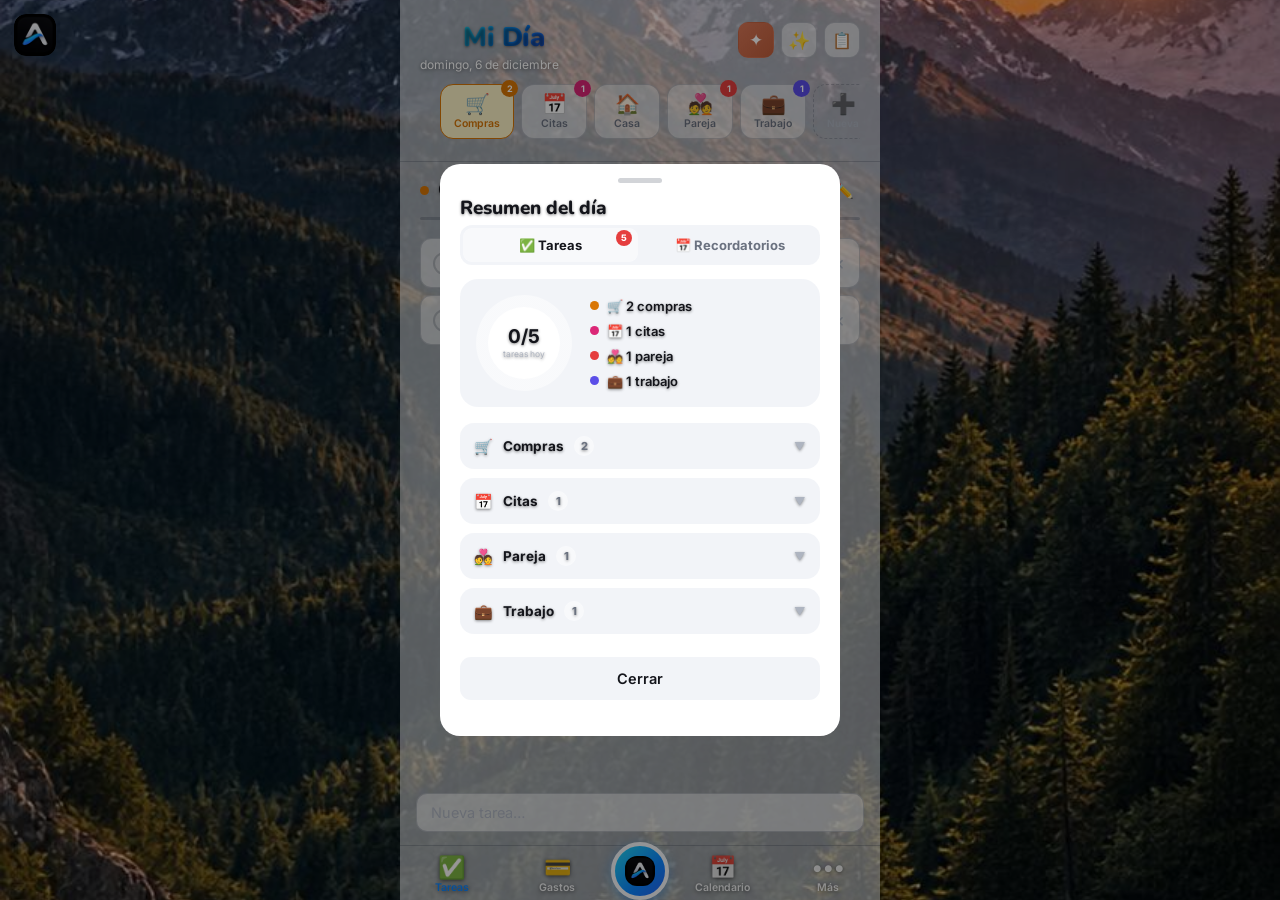
==== commit 08e77a68: "APK 1.2: órdenes por voz en el botón central; build_apk.sh respeta VC/VN" ====
--- a/android/index-apk.html
+++ b/android/index-apk.html
@@ -481,6 +481,41 @@
 .mv-scan{display:flex;align-items:center;gap:12px;width:100%;padding:13px 14px;border-radius:12px;margin-top:8px;background:linear-gradient(135deg,rgba(217,119,87,.16),rgba(193,95,60,.1));border:1px solid rgba(217,119,87,.45);color:var(--text-1);text-align:left}
 .mv-scan b{display:block;font-size:14px}.mv-scan span{font-size:12px;color:var(--text-2)}
 @media(prefers-reduced-motion:reduce){.cl-scan .ln,.cl-dots i,.cl-mic.on{animation:none}}
+/* órdenes por voz (botón central) */
+.vo-bg{position:fixed;inset:0;z-index:75;background:rgba(8,10,16,.55);display:flex;align-items:flex-end;justify-content:center;text-shadow:none}
+.vo-bg[hidden]{display:none}
+.vo-sheet{width:100%;max-width:480px;max-height:86vh;overflow-y:auto;background:var(--surface-solid);color:var(--text-1);border-radius:20px 20px 0 0;padding:16px 16px calc(16px + env(safe-area-inset-bottom,0px));box-shadow:0 -12px 34px rgba(0,0,0,.3);display:flex;flex-direction:column;gap:12px;animation:voUp .22s ease-out}
+@keyframes voUp{from{transform:translateY(30px);opacity:.4}to{transform:none;opacity:1}}
+.vo-head{display:flex;align-items:center;gap:10px}
+.vo-head b{flex:1;font-family:Nunito,Inter,sans-serif;font-size:19px;font-weight:900}
+.vo-x{width:32px;height:32px;border-radius:50%;border:none;background:var(--surface-2);color:var(--text-2);font-size:14px;flex:none}
+.vo-mic{position:relative;width:104px;height:104px;margin:4px auto 0;display:grid;place-items:center}
+.vo-ring{position:absolute;inset:0;border-radius:50%;background:rgba(10,132,255,.22)}
+.vo-mic.on .vo-ring{animation:voPulse 1.3s ease-in-out infinite}
+@keyframes voPulse{0%,100%{transform:scale(.82);opacity:.9}50%{transform:scale(1.08);opacity:.35}}
+.vo-btn{position:relative;width:76px;height:76px;border-radius:50%;border:none;background:var(--accent-grad);color:#fff;display:grid;place-items:center;box-shadow:0 6px 18px rgba(10,132,255,.45)}
+.vo-btn svg{width:34px;height:34px}
+.vo-live{text-align:center;font-size:17px;font-weight:600;min-height:48px;line-height:1.35;word-break:break-word}
+.vo-hint{text-align:center;font-size:12.5px;color:var(--text-2);line-height:1.4}
+.vo-said{font-size:15px;font-style:italic;color:var(--text-2);line-height:1.4;word-break:break-word}
+.vo-think{display:flex;align-items:center;gap:6px;font-weight:600;color:var(--text-2)}
+.vo-think .cl-dots{padding:8px 4px}
+.vo-reply{font-size:15px;line-height:1.5}
+.vo-reply p{margin:0 0 6px}.vo-reply p:last-child{margin:0}.vo-reply ul{margin:4px 0 6px;padding-left:18px}
+.vo-acts{display:flex;flex-direction:column;border:1.5px solid #D97757;border-radius:14px;padding:4px 12px;font-size:13.5px;line-height:1.5}
+.vo-act{display:flex;gap:10px;align-items:flex-start;padding:9px 0;border-top:1px solid var(--border);cursor:pointer}
+.vo-act:first-child{border-top:none}
+.vo-act input{margin-top:3px;width:18px;height:18px;flex:none;accent-color:var(--accent)}
+.vo-ta{width:100%;min-height:84px;border:1.5px solid var(--border);border-radius:12px;background:var(--bg);color:var(--text-1);padding:10px 12px;font:inherit;font-size:16px;resize:vertical}
+.vo-ta:focus{outline:none;border-color:var(--accent)}
+.vo-row{display:flex;gap:8px;align-items:center}
+.vo-row button{min-height:46px;border-radius:12px;font-weight:700;font-size:15px;display:inline-flex;align-items:center;justify-content:center;gap:6px;padding:0 14px}
+.vo-row button svg{width:18px;height:18px}
+.vo-b1{flex:1.4;border:none;background:var(--accent-grad);color:#fff}
+.vo-b2{flex:1;border:1px solid var(--border);background:var(--surface-2);color:var(--text-1)}
+.vo-b2.vo-ico{flex:0 0 46px;padding:0}
+body.vo-open{overflow:hidden}
+@media(prefers-reduced-motion:reduce){.vo-mic.on .vo-ring,.vo-sheet{animation:none}}
 </style><script id="md-ai">/* ================= Claude (IA) para Mi Día =================
    Funciona igual en el artefacto (capacidad `sample`) y en la APK
    (puente nativo con tu clave de API, ver apk-shim).               */
@@ -838,6 +873,136 @@
   el.querySelectorAll("[data-masback]").forEach(e=>e.addEventListener("click",()=>{_masPage=null;renderMas()}));
   bindMasClaude(el);
 };
+
+/* ================= ÓRDENES POR VOZ (botón central) =================
+   Como en FOKUS: pulsas el botón central, hablas, Claude interpreta
+   y propone las acciones; tú las confirmas.                          */
+const vo={st:"idle",text:"",partial:"",reply:"",acciones:[],err:"",rec:null,ctl:null,errAct:""};
+function voSR(){return window.SpeechRecognition||window.webkitSpeechRecognition||null}
+function voView(){
+  let v=document.getElementById("voView");
+  if(!v){v=document.createElement("div");v.id="voView";v.className="vo-bg";v.setAttribute("role","dialog");v.setAttribute("aria-label","Orden por voz");
+    v.addEventListener("click",e=>{if(e.target===v)voClose()});document.body.appendChild(v)}
+  return v;
+}
+function voStopRec(){if(vo.rec){const r=vo.rec;vo.rec=null;r.onend=null;r.onresult=null;r.onerror=null;try{r.abort()}catch(e){}}}
+function voClose(){
+  voStopRec();if(vo.ctl)try{vo.ctl.abort()}catch(e){}vo.ctl=null;vo.st="idle";
+  const v=document.getElementById("voView");if(v){v.hidden=true;v.innerHTML=""}
+  document.body.classList.remove("vo-open");
+}
+function voOpen(){
+  voStopRec();Object.assign(vo,{st:"idle",text:"",partial:"",reply:"",acciones:[],err:"",errAct:""});
+  document.body.classList.add("vo-open");voView().hidden=false;
+  if(NATIVE&&!clHasKey()){vo.st="error";vo.err="Para dar órdenes por voz, pega tu clave de API en Más → Claude (IA).";vo.errAct="key";return voRender()}
+  if(!voSR()){vo.st="write";return voRender()}
+  voListen();
+}
+function voListen(){
+  voStopRec();const SR=voSR();if(!SR){vo.st="write";return voRender()}
+  Object.assign(vo,{st:"listening",text:"",partial:"",reply:"",acciones:[],err:"",errAct:""});voRender();
+  const r=new SR();vo.rec=r;r.lang="es-ES";r.interimResults=true;r.continuous=false;r.maxAlternatives=1;
+  let fin="",bad="";
+  r.onresult=e=>{let f="",p="";for(let i=0;i<e.results.length;i++){const t=e.results[i][0].transcript;if(e.results[i].isFinal)f+=t+" ";else p+=t}
+    fin=f.trim();vo.partial=(f+p).trim();const el=document.getElementById("voLive");if(el)el.textContent=vo.partial||"Te escucho…"};
+  r.onerror=e=>{bad=e&&e.error||"error"};
+  r.onend=()=>{if(vo.rec!==r)return;vo.rec=null;const t=(fin||vo.partial||"").trim();
+    if(t){vo.text=t;vo.partial="";voThink();return}
+    vo.st="error";vo.errAct="";
+    vo.err=bad==="not-allowed"||bad==="service-not-allowed"?"Necesito permiso de micrófono. Actívalo o escribe la orden.":bad==="network"?"El reconocimiento de voz necesita conexión.":bad&&bad!=="no-speech"&&bad!=="aborted"?"No se pudo usar el micrófono. Puedes escribir la orden.":"No te he oído. Prueba otra vez.";
+    voRender()};
+  try{r.start()}catch(e){vo.rec=null;vo.st="write";voRender()}
+}
+function voDoneTalking(){if(vo.rec)try{vo.rec.stop()}catch(e){}}
+function voRules(){
+  return `Eres el asistente de voz de «Mi Día», la app de organización personal de Alex (tareas por categorías con subtareas y fechas límite, recordatorios de calendario —algunos anuales— y gastos e ingresos en euros).
+Alex te dicta una orden en español. Viene del reconocimiento de voz, así que puede traer errores: interprétala con sentido común ("doce euros con cincuenta" = 12.5, "el martes que viene" = la fecha correspondiente, "mañana a las diez" = mañana 10:00).
+Si pide crear, apuntar, recordar, completar, borrar, planificar u organizar algo, propón SIEMPRE las acciones exactas en "acciones" (puede ser una o varias en la misma frase); él las confirmará antes de que se ejecuten. Un recordatorio con día y hora concretos es un "event"; algo por hacer es un "task" (con dueDate si dice cuándo).
+Si es una pregunta, responde en 1-3 frases en "respuesta" con acciones = [] y basándote solo en los DATOS. Si no entiendes la orden, pregunta brevemente.
+En "respuesta" pon siempre una frase muy corta que resuma lo que vas a hacer (ej.: "Te apunto el dentista el jueves a las 10.").
+FORMATO OBLIGATORIO: responde SOLO con un objeto JSON {"respuesta":"<frase>","acciones":[ ... ]}.
+${clActionSpec()}
+DATOS DEL USUARIO (JSON):
+${JSON.stringify(clContext())}`;
+}
+async function voThink(){
+  vo.st="thinking";vo.err="";voRender();
+  const sample=await clSample();
+  if(vo.st!=="thinking")return;
+  if(!sample){vo.st="error";vo.err=CL_ERR.not_declared;return voRender()}
+  vo.ctl=new AbortController();const ctl=vo.ctl;
+  try{
+    const r=await sample.json([{role:"user",content:voRules()},{role:"assistant",content:'{"respuesta":"Entendido. Dime la orden.","acciones":[]}'},{role:"user",content:vo.text}],{modelTier:"default",cache:false,signal:ctl.signal});
+    if(vo.ctl!==ctl||vo.st!=="thinking")return;
+    const o=Array.isArray(r)?{respuesta:"",acciones:r}:(r&&typeof r==="object"?r:{respuesta:String(r)});
+    vo.acciones=(Array.isArray(o.acciones)?o.acciones:[]).filter(a=>a&&typeof a==="object"&&a.type&&buildAiSmartPreview(a));
+    vo.reply=String(o.respuesta||o.texto||(vo.acciones.length?"Esto es lo que haría:":"")).trim();
+    vo.st=vo.acciones.length?"confirm":"answer";
+  }catch(e){
+    if(vo.ctl!==ctl)return;
+    if(e&&e.code==="cancelled")return;
+    if(e&&e.code==="invalid_json"&&e.text){vo.reply=String(e.text);vo.acciones=[];vo.st="answer"}
+    else{vo.st="error";vo.err=clErrText(e);vo.errAct=""}
+  }
+  vo.ctl=null;voRender();if(NATIVE)try{clRefreshUsage()}catch(e){}
+}
+function voRun(){
+  const sel=vo.acciones.filter(a=>!a._off);
+  if(!sel.length){toast("Selecciona al menos una acción");return}
+  const res=sel.map(a=>{try{return applyOneSmartAction(a)}catch(e){return {ok:false,msg:"⚠️ Error al ejecutar"}}});
+  clAfterApply(res);
+  const bad=res.filter(r=>!r.ok);
+  const tab=(res.find(r=>r.ok&&r.tab&&!r.queryOnly)||{}).tab;
+  voClose();
+  toast(bad.length===res.length?bad[0].msg:res.length===1?res[0].msg:`✅ ${res.length-bad.length} de ${res.length} acciones hechas`);
+  if(tab&&tab!==S.activeTab&&typeof setTab==="function")try{setTab(tab)}catch(e){}
+}
+function voWrite(){voStopRec();vo.st="write";voRender()}
+function voSendWritten(){const t=(document.getElementById("voText")||{}).value||"";if(!t.trim())return;vo.text=t.trim();voThink()}
+const VO_MIC='<svg viewBox="0 0 24 24" fill="none" stroke="currentColor" stroke-width="2.2" stroke-linecap="round" aria-hidden="true"><rect x="9" y="3" width="6" height="11" rx="3"/><path d="M5 11a7 7 0 0 0 14 0M12 18v3"/></svg>';
+function voRender(){
+  const v=document.getElementById("voView");if(!v||v.hidden)return;
+  const st=vo.st,said=vo.text?`<div class="vo-said">«${esc(vo.text)}»</div>`:"";let body="",btns="";
+  if(st==="listening"){
+    body=`<div class="vo-mic on"><span class="vo-ring"></span><button class="vo-btn" data-vo="stop" aria-label="He terminado">${VO_MIC}</button></div>
+      <div class="vo-live" id="voLive" aria-live="polite">${esc(vo.partial||"Te escucho…")}</div>
+      <div class="vo-hint">Ej.: «mañana dentista a las 10», «he gastado 12 € en comida», «apunta comprar pan»</div>`;
+    btns=`<button class="vo-b2" data-vo="write">✏️ Escribir</button><button class="vo-b1" data-vo="stop">Listo</button>`;
+  }else if(st==="thinking"){
+    body=`${said}<div class="vo-think"><span class="cl-dots"><i></i><i></i><i></i></span>Claude está pensando…</div>`;
+    btns=`<button class="vo-b2" data-vo="close">Cancelar</button>`;
+  }else if(st==="confirm"){
+    body=`${said}${vo.reply?`<div class="vo-reply">${md(vo.reply)}</div>`:""}<div class="vo-acts">${vo.acciones.map((a,i)=>`<label class="vo-act"><input type="checkbox" data-voc="${i}" ${a._off?"":"checked"}><span>${buildAiSmartPreview(a)}</span></label>`).join("")}</div>`;
+    btns=`<button class="vo-b2 vo-ico" data-vo="again" aria-label="Repetir la orden">${VO_MIC}</button><button class="vo-b2" data-vo="close">Cancelar</button><button class="vo-b1" data-vo="run">Confirmar</button>`;
+  }else if(st==="answer"){
+    body=`${said}<div class="vo-reply">${md(vo.reply||"No he encontrado nada que hacer.")}</div>`;
+    btns=`<button class="vo-b2" data-vo="chat">Seguir en el chat</button><button class="vo-b1" data-vo="again">${VO_MIC} Otra orden</button>`;
+  }else if(st==="write"){
+    body=`<textarea id="voText" class="vo-ta" rows="3" maxlength="400" placeholder="Ej.: el viernes cena con Laura a las 21:00">${esc(vo.text||"")}</textarea>`;
+    btns=`${voSR()&&!(NATIVE&&!clHasKey())?`<button class="vo-b2 vo-ico" data-vo="again" aria-label="Dictar">${VO_MIC}</button>`:""}<button class="vo-b2" data-vo="close">Cancelar</button><button class="vo-b1" data-vo="send">Enviar</button>`;
+  }else if(st==="error"){
+    body=`${said}<div class="cl-err">${esc(vo.err)}</div>`;
+    btns=vo.errAct==="key"?`<button class="vo-b2" data-vo="close">Cerrar</button><button class="vo-b1" data-vo="key">Ir a Claude (IA)</button>`
+      :`<button class="vo-b2" data-vo="write">✏️ Escribir</button>${voSR()?`<button class="vo-b1" data-vo="again">${VO_MIC} Reintentar</button>`:""}`;
+  }
+  v.innerHTML=`<div class="vo-sheet"><div class="vo-head"><span class="cl-logo">✦</span><b>${st==="write"?"Escribe la orden":st==="confirm"?"¿Lo hago?":"Dime qué hago"}</b><button class="vo-x" data-vo="close" aria-label="Cerrar">✕</button></div>${body}<div class="vo-row">${btns}</div></div>`;
+  v.querySelectorAll("[data-vo]").forEach(b=>b.onclick=()=>{const a=b.dataset.vo;
+    if(a==="close")voClose();else if(a==="stop")voDoneTalking();else if(a==="write")voWrite();else if(a==="again")voListen();
+    else if(a==="run")voRun();else if(a==="send")voSendWritten();
+    else if(a==="chat"){const t=vo.text;voClose();clOpenChat(t)}
+    else if(a==="key"){voClose();try{setTab("mas");_masPage="claude";renderMas()}catch(e){}}});
+  v.querySelectorAll("[data-voc]").forEach(c=>c.onchange=()=>{vo.acciones[+c.dataset.voc]._off=!c.checked});
+  const ta=document.getElementById("voText");
+  if(ta){ta.addEventListener("keydown",e=>{if(e.key==="Enter"&&!e.shiftKey){e.preventDefault();voSendWritten()}});setTimeout(()=>{try{ta.focus()}catch(e){}},120)}
+}
+window.voOpen=voOpen;window.voClose=voClose;
+/* El botón central de abajo abre la orden por voz (si se está escribiendo una tarea sigue siendo «+»;
+   deslizarlo hacia arriba mantiene el gesto de voz que ya tenía). */
+document.addEventListener("click",e=>{
+  const b=e.target&&e.target.closest&&e.target.closest("#navFabBtn");if(!b)return;
+  if(window._addBtnDragged||b.classList.contains("input-active"))return;
+  e.stopPropagation();e.preventDefault();voOpen();
+},true);
 
 /* ---------- DOM: botón de chat en la cabecera y ticket en «Añadir» ---------- */
 document.addEventListener("DOMContentLoaded",()=>{
@@ -928,6 +1093,7 @@
   const st=el.querySelector("#mdSumTime");st&&st.addEventListener("change",()=>{notif().summaryTime=st.value||"08:30";save()})}return r};
 /* ---------- botón atrás de Android ---------- */
 window.__mdBack=function(){
+  const vv=document.getElementById("voView");if(vv&&!vv.hidden){voClose();return true}
   const cv=document.getElementById("clView");if(cv&&!cv.hidden){clCloseChat();return true}
   const vc=document.getElementById("vConfirm");if(vc&&vc.style.display==="flex"){vc.style.display="none";return true}
   const ovs=[...document.querySelectorAll(".overlay:not([hidden])")];if(ovs.length){const o=ovs[ovs.length-1];if(o.id==="aiCmdOverlay"&&typeof closeAiSmart==="function")closeAiSmart();else if(o.id==="sumOverlay"){try{clearSumCountdowns()}catch(e){}o.setAttribute("hidden","")}else o.setAttribute("hidden","");return true}
@@ -938,7 +1104,7 @@
 };
 /* ---------- accesos desde el widget / atajos ---------- */
 window.__mdOpen=function(what){
-  try{if(what==="chat")clOpenChat();else if(what==="scan")clScanTicket();else if(what==="voice"){clOpenChat();setTimeout(()=>{const m=document.getElementById("clMic");m&&!m.hidden&&m.click()},350)}
+  try{if(what==="chat")clOpenChat();else if(what==="scan")clScanTicket();else if(what==="voice"){setTab("tareas");setTimeout(()=>voOpen(),300)}
   else if(what==="add"){setTab("tareas");setTimeout(()=>{const i=document.getElementById("taskInput");i&&i.focus()},250)}
   else if(what==="calendario"||what==="gastos"||what==="tareas")setTab(what)}catch(e){console.error(e)}
 };
